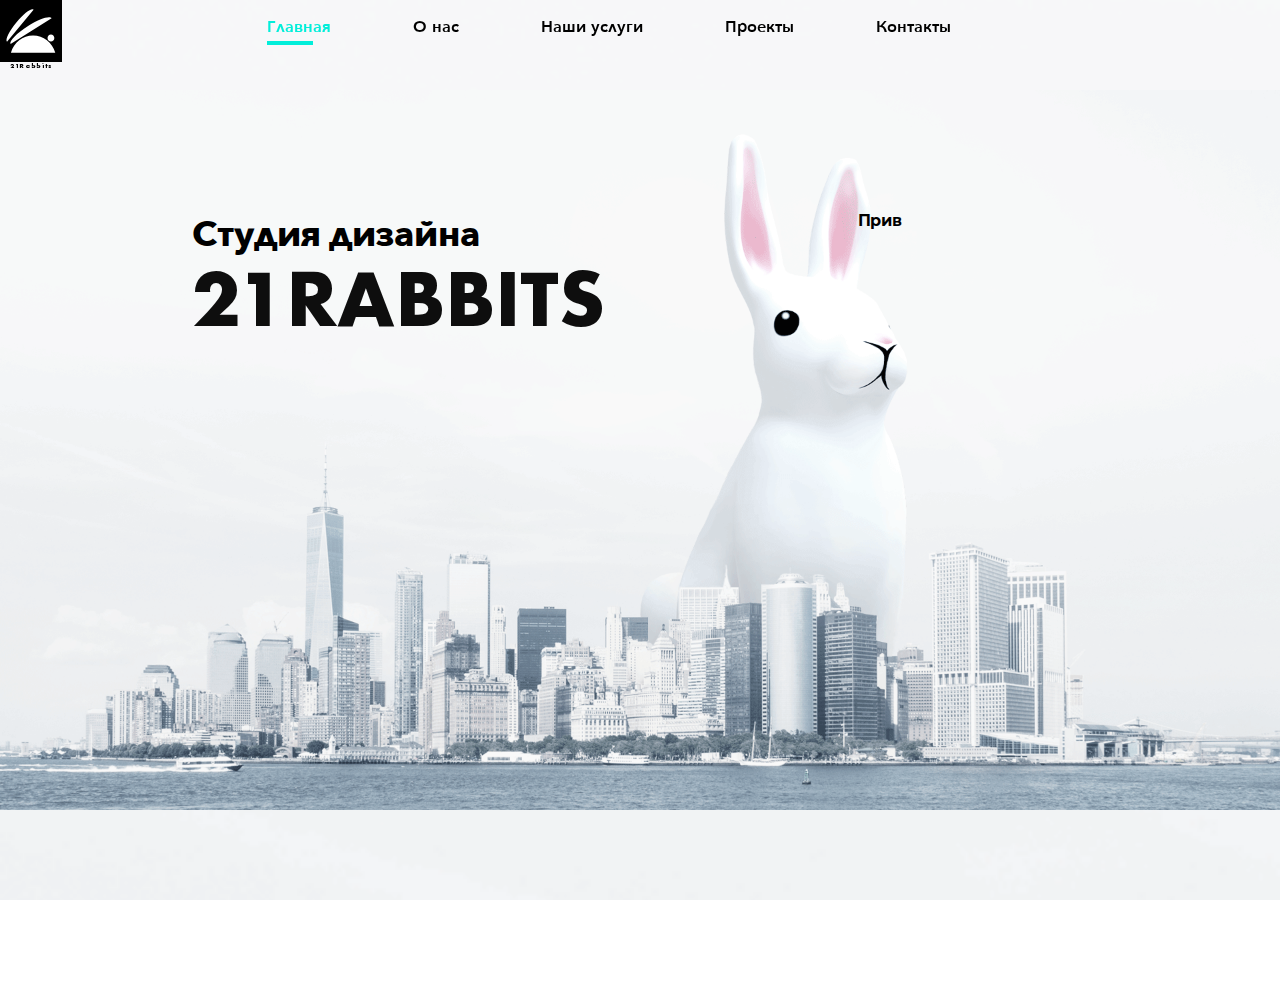
==== index.html @ 04241b06 "fix case" ====
<!DOCTYPE html>
<html lang="ru">
<head>
<meta charset="utf-8">
<meta http-equiv="X-UA-Compatible" content="IE=edge">
<meta name="viewport" content="width=device-width, initial-scale=1">
<meta name="format-detection" content="telephone=no">
<link rel="shortcut icon" type="image/x-icon" href="logo.png" />
<meta name="description" content="студия дизайна и разработки сайтов, лендингов, мобильных приложений" />
<meta name="keywords" content="дизайн сайта, лендинг, уникальный дизайн, веб-разработка, разработка мобильных приложений" />
<title>Студия дизайна 21Rabbits</title>
<link rel="stylesheet" type="text/css" href="css/bootstrap.css">
<link rel="stylesheet" type="text/css" href="css/style.min.css"> 
</head>
<body id="first_page_body">
<div class="container-fluid" id="main_page">
<header id="header" class="main_page">
  <div class="container">
    <nav id="main_page_nav" class="navbar navbar-default navbar-fixed-top">   
      <button type="button" class="navbar-toggle" data-toggle="collapse" data-target="#bs-example-navbar-collapse-1">
            <span id="up_panel" class="icon-bar"></span>
            <span id="down_panel" class="icon-bar"></span>
      </button>
      <a class="navbar-brand" href="index.html">
        <img class="black_white_logo" src="img/logo.svg">
         <img class="white_black_logo" src="img/logo_moble.png"><span>21Rabbits</span></a> 
    </div>
    <div class="collapse navbar-collapse" id="bs-example-navbar-collapse-1">
      <ul class="nav navbar-nav transparent_menu">
        <li><a class="first_point active_page" href="index.html">Главная</a>
          <span class="underlined_menu main_page"></span>
            </li> 
            <li><a href="about.html">О нас</a>              
            </li>                
            <li><a href="service.html">Наши услуги</a>
            </li>                 
            <li><a href="projects.html">Проекты</a>              
            </li>                 
            <li><a href="contacts.html">Контакты</a>             
            </li>      
      </ul>
    </div>
    </nav>
  </div>
</header>
<div class="wrapper" id="main_page_content">  
<div class="container">
  <div class="col-md-12">
    <div class="col-md-6">
      <h1 class="header__activity">Студия дизайна <br> <span>21Rabbits </span> </h1> 
    </div>
  </div>
    <div class="container-fluid">
     <div class="chat_box">
      <div class="chat_box_content">
     <span class="rabbit_message" id="message"></span><br>
     <span class="rabbit_message" id="message2"> </span> 
     <a href="about.html"><span class="rabbit_message" id="message3"></span></a>
     <span class="rabbit_message" id="message4"></span>
     </div> 
    </div>
  </div> 
</div>
</div>
</div>
<script src="js/juery.js"></script>
<script src="js/menu.js"></script>
<script src="js/index.js"></script>
<script>
 
</script>
</body>
</html>
---- css/style.min.css ----
@font-face{font-family:"Futura";
src:url("../fonts/Futura/Futura.eot");
src:url("../fonts/Futura/Futura.eot?#iefix") format("embeddededopentype"),
url("../fonts/Futura/Futura.woff2") format("woff2"),
url("../fonts/Futura/Futura-Bold.woff") format("woff"),
url("../fonts/Futura/Futura-Bold.ttf") format("truetype"),
url("../fonts/Futura/Futura-Bold.otf") format("opentype"),
url("../fonts/Futura/Futura-Bold.svg#svgFutura-Bold") format("svg");
font-style:normal;
font-weight:normal;
}

@font-face{font-family:"Futura Bold";
src:url("../fonts/Futura_Bold/Futura_Bold.eot");
src:url("../fonts/Futura_Bold/Futura_Bold?#iefix") format("embeddededopentype"),
url("../fonts/Futura_Bold/Futura_Bold.woff2") format("woff2"),
url("../fonts/Futura_Bold/Futura-Bold.woff") format("woff"),
url("../fonts/Futura_Bold/Futura_Bold.ttf") format("truetype"),
url("../fonts/Futura_Bold/Futura-Bold.otf") format("opentype"),
url("../fonts/Futura_Bold/Futura-Bold.svg#svgFutura-Bold") format("svg");
font-style:normal;
font-weight:normal;
}


@font-face{font-family:"Avenir-Heavy";
src:url("../fonts/Avenir-Heavy/Avenir-Heavy.eot");
src:url("../fonts/Avenir-Heavy/Avenir-Heavy.eot?#iefix") format("embeddedopentype"),
url("../fonts/Avenir-Heavy/Avenir-Heavy.woff2") format("woff2"),
url("../fonts/Avenir-Heavy/Avenir-Heavy.woff") format("woff"),
url("../fonts/Avenir-Heavy/Avenir-Heavy.ttf") format("truetype"),
url("../fonts/Avenir-Heavy/Avenir-Heavy.otf") format("opentype"),
url("../fonts/Avenir-Heavy/Avenir-Heavy.svg#svgAvenir-Heavy") format("svg");
font-style:normal;
font-weight:normal;
}
@font-face{font-family:"Avenir-Next";
src:url("../fonts/Avenir-Next/Avenir-Next.eot");
src:url("../fonts/Avenir-Next/Avenir-Next.eot?#iefix") format("embeddedopentype"),
url("../fonts/Avenir-Next/Avenir-Next.woff2") format("woff2"),
url("../fonts/Avenir-Next/AvenirNextCyr-Medium.woff") format("woff"),
url("../fonts/Avenir-Next/Avenir-Next.ttf") format("truetype"),
url("../fonts/Avenir-Next/AvenirNextCyr-Medium.otf") format("opentype"),
url("../fonts/Avenir-Next/AvenirNextCyr-Medium.svg#svgAvenirNextCyr-Medium") format("svg");
font-style:normal;
font-weight:normal;
}
@font-face{font-family:"Avenir-Next-Bold";
src:url("../fonts/Avenir-Next-Bold/Avenir-Next-Bold.eot");
src:url("../fonts/Avenir-Next-Bold/Avenir-Next-Bold.eot?#iefix") format("embeddedopentype"),
url("../fonts/Avenir-Next-Bold/Avenir-Next-Bold.woff2") format("woff2"),
url("../fonts/Avenir-Next-Bold/AvenirNext-Bold.woff") format("woff"),
url("../fonts/Avenir-Next-Bold/Avenir-Next-Bold.ttf") format("truetype"),
url("../fonts/Avenir-Next-Bold/AvenirNext-Bold.otf") format("opentype"),
url("../fonts/Avenir-Next-Bold/AvenirNext-Bold.svg#svgAvenirNext-Bold") format("svg");
font-style:normal;
font-weight:normal;
}
@font-face{font-family:"Montserrat-Bold";
src:url("../fonts/Montserrat-Bold/Montserrat-Bold.eot");
src:url("../fonts/Montserrat-Bold/Montserrat-Bold.eot?#iefix") format('embeddedopentype'),
url("../fonts/Montserrat-Bold/Montserrat-Bold.woff2") format("woff2"),
url("../fonts/Montserrat-Bold/Montserrat-Bold.woff") format("woff"),
url("../fonts/Montserrat-Bold/Montserrat-Bold.ttf") format("truetype"),
url("../fonts/Montserrat-Bold/Montserrat-Bold.otf") format("opentype"),
url("../fonts/Montserrat-Bold/Montserrat-Bold.svg#svgMontserrat-Bold") format("svg");
font-style:normal;
font-weight:normal;
}
@font-face{font-family:"Montserrat-Light";
src:url("../fonts/Montserrat-Light/Montserrat_Light.eot");
src:url("../fonts/Montserrat-Light/Montserrat-Light.eot?#iefix") format("embeddedopentype"),
url("../fonts/Montserrat-Light/Montserrat-Light.woff2") format("woff2"),
url("../fonts/Montserrat-Light/Montserrat-Light.woff") format("woff"),
url("../fonts/Montserrat-Light/Montserrat-Light.ttf") format("truetype"),
url("../fonts/Montserrat-Light/Montserrat-Light.otf") format("opentype"),
url("../fonts/Montserrat-Light/Montserrat-Light.svg#svgMontserrat-Light") format("svg");
font-style:normal;
font-weight:normal;
}

@font-face{font-family:"Montserrat-Light-Lat";
src:url("../fonts/Montserrat-Light-Lat/Montserrat_Light.eot");
src:url("../fonts/Montserrat-Light-Lat/Montserrat_Light.eot?#iefix") format("embeddedopentype"),
url("../fonts/Montserrat-Light-Lat/Montserrat_Light.woff2") format("woff2"),
url("../fonts/Montserrat-Light-Lat/Montserrat-Light.woff") format("woff"),
url("../fonts/Montserrat-Light-Lat/Montserrat_Light.ttf") format("truetype"),
url("../fonts/Montserrat-Light-Lat/Montserrat-Light.otf") format("opentype"),
url("../fonts/Montserrat-Light-Lat/Montserrat-Light.svg#svgMontserrat-Light") format("svg");
font-style:normal;
font-weight:normal;
}
a{
color: #000;
cursor:pointer;
text-decoration:none}
a:hover{
text-decoration:none;
}
html{
font-size:16px;
height: 100%;
overflow-x: hidden;
cursor: default;
}
body
{ 
height: 100%;   
font-weight:normal;
}

br.breaks{
	display: none;
}

p, h2{
margin-top:0;
margin-bottom:0;
}
html, body{
padding: 0;
margin:0;
height: 100%;
}
::-webkit-input-placeholder {
color: transparent; 
font-size: 1rem;
line-height: 1rem;
font-family: 'Montserrat-Light';
}
::-moz-placeholder          {
color: transparent;
font-size: 1rem;
line-height: 1rem;
font-family: 'Montserrat-Light';
}/* Firefox 19+ */
:-moz-placeholder           {
color: transparent;
font-size: 1rem;
line-height: 1rem;
font-family: 'Montserrat-Light';

}/* Firefox 18- */
:-ms-input-placeholder      {
color: transparent;
font-size: 1rem;
line-height: 1rem;
font-family: 'Montserrat-Light';
}
input:focus::-webkit-input-placeholder {
color: #828282;
font-size: 1.25rem;
line-height: 1rem;
font-family: 'Montserrat-Light';
} 
input:focus::-moz-placeholder {
color: #828282;
font-size: 1.25rem;
line-height: 1rem;
font-family: 'Montserrat-Light';
} 
input:focus:-moz-placeholder {
color: #828282;
font-size: 1.25rem;
line-height: 1rem;
font-family: 'Montserrat-Light';
} 
input:focus:-ms-input-placeholder {
color: #828282;
font-size: 1.25rem;
line-height: 1rem;
font-family: 'Montserrat-Light';
}
@-webkit-keyframes autofill {
to {
color: inherit;
background: transparent;
}
}
input:-webkit-autofill {
-webkit-animation-name: autofill;
-webkit-animation-fill-mode: both;
}
img.projects_slides{
margin:auto;
display: block;
float: none;
cursor: pointer;
max-width: 38.6875rem;
transition: all 800ms ease-out;
position: relative;
z-index: 2;
}
img.projects_slides:hover{
-o-transform: scale(0.9);
-ms-transform: scale(0.9);
-moz-transform: scale(0.9);
-webkit-transform: scale(0.9);
transform: scale(0.9);	
}

@media screen and (max-width: 1800px) { 
img.projects_slides{
max-width: 28.6875rem;
}
}


@media screen and (max-width: 1300px) { 
img.projects_slides{
max-width: 26rem;
}
}



@media screen and (max-width: 1024px) { 
img.projects_slides{
max-width: 23.75rem;
}
}


div.project_slider{
margin-top: 10%;
}
div.item.active {
display: block;
}
.desktop_cover_title{
overflow: hidden;
cursor: pointer;

}
.project_logo_cover_desktop{
font-family: 'Avenir-Heavy';
font-size: 5rem;	
white-space: nowrap;
position: relative;
z-index: 5;
}

.navbar.navbar-default.navbar-fixed-top{
max-width: 120rem;
margin: auto;	
min-height: 9.1875rem;
}





@media screen and (max-width: 1800px) { 
.project_logo_cover_desktop{
font-size: 4rem;	
}

.navbar.navbar-default.navbar-fixed-top{
min-height: 5.5rem;
}

}

.logo_vertical_cover_desktop{
font-family: 'Avenir-Heavy';
font-size: 1.25rem;
text-align: right;
position: relative;
z-index: 5;	
}
img.white_black_logo{
display: none;
}
img.black_white_logo{
height: 5.375rem;
width: 5.375rem;
}
#desktop_covers_manage{
/*margin-top:  3.4375rem;*/ 
padding-bottom: 1rem;
width: 82.3%;
}
.navbar-brand span{
font-weight: normal;
}
.nav.navbar-nav {
border: none;  
position: relative;
z-index: 101;
}
/*.navbar-nav {
margin: 2.0625rem -15px 0 -15px;
}*/
.nav.navbar-nav > li > a {
font-family: 'Avenir-Heavy';
font-size: 1.5rem;
margin-right: 6.625rem;
text-align: center; 
color:#000!important;
display: block;
cursor: pointer;
transition: all 300ms ease-out;
}

ul.nav.navbar-nav{
margin-left: 5.375rem;
}


.nav.navbar-nav > li > a:hover{
opacity: 0.5;  
}
.nav.navbar-nav > li:last-child>a{
padding-right: 0!important
}
.nav.navbar-nav > li > a.active_page{
color: #02eeda!important;
}
span.underlined_menu{
display: block;
height: 0.125rem;
background-color: #02eeda;
margin-top: 0.2rem;
}
span.underlined_menu{
display: block;
height: 0.25rem;
width: 36%;
}

span.underlined_menu.main_page{
width: 26%;	
}

span.underlined_menu.about_page{
width: 29%;	
}

span.underlined_menu.contacts_page{
width: 23%;	
}


span.underlined_menu.project_page{
width: 23%;	
}



.nav.navbar-nav {
float: none;
text-align: center;
}
.nav.navbar-nav li {
float: none;
display: inline-block;
}
span.mobile_menu_page{
display: none;
}
/*.navbar.navbar-default.navbar-fixed-top{
min-height: 96px;
}*/
.footer{
background-color: #2f3b44;
max-height: 8.125rem;
position: relative;
z-index: 7;
}
.footer_block{
height:8.125rem;
display: flex;
align-items: center;
justify-content: center;
}
.footer p.studio,
.footer p.copywrite{
font-family: 'Montserrat-Light';
font-size: 1rem;
color: #f9f9fa;
text-align: left;
opacity: 0.7;
}
.footer p.copywrite{  
text-align: right; 
}
.footer img.footer_logo{
display: block;
height: 7.25rem;
width: 7.1875rem;
margin:auto;
margin-top: 0.9375rem;
}
/*общие стили управления слайдером*/
.manage_container{
width: 70%;
display: flex;
align-items: center;
justify-content: center;
min-height: 6.25rem;
position: relative;
margin:auto;
}
a.carousel-control{
font-size: 1rem;
font-family: 'Futura';
height: 50px;
width: 50px;
line-height: 50px;
border-radius: 50%;
border: 0.0625rem solid #d5d5d5;
}
a.carousel-control:hover{
border-color: #02eeda;
}
@media screen and (max-width: 1800px) { 
img.black_white_logo{
height: 3.875rem;
width: 3.875rem;
}
.navbar-brand> span { 
font-size: 0.375rem;
letter-spacing: 0.0425rem;
max-width: 3.875rem;
}
.navbar-nav {
margin: 0 -15px 0 -15px;
position: relative;
z-index: 99;
}
.nav.navbar-nav > li > a {  
font-size: 1rem;
margin-right: 4.875rem;
text-align: center; 
line-height: 1.375rem;
padding-bottom: 0;
color: #000;
}

ul.nav.navbar-nav{
margin-left: 0;
}
span.underlined_menu.main_page{
width: 33%;
}
span.underlined_menu.service_page{
width: 19%;
}
span.underlined_menu.about_page{
width: 35%;
}
span.underlined_menu.contacts_page{
width: 21%;
}

span.underlined_menu.service_page{
width: 47%;	
}

.footer p.studio,
.footer p.copywrite{
font-size: 0.875rem;
}
}
@media screen and (max-width: 1024px) { 
img.black_white_logo{
height: 2.9375rem;
width: 2.9375rem;
}
img.projects_slides{
max-width: 23.75rem;
}
.project_logo_cover_desktop {
font-size: 3rem;
}
.navbar.navbar-default.navbar-fixed-top{
min-height: 4.875rem;
}
.footer p.studio, .footer p.copywrite {
font-size: 0.75rem;
}

.nav.navbar-nav > li > a {  
font-size: 0.875rem;
margin-right: 1.1875rem;
}


span.underlined_menu.main_page {
    width: 48%;
}

span.underlined_menu.contacts_page {
    width: 44%;
}

}
@media screen and (max-width: 992px) { 
img.projects_slides{
max-width: 17rem;
}
.project_logo_cover_desktop {
font-size: 2rem;
}



}
@media screen and (max-width: 768px) { 
#mobile_cover_footer{
display: none;
}
.navbar.navbar-default.navbar-fixed-top{
min-height: auto;
}

.navbar-brand {
    float: left;
    width: auto;
    height: 3rem;
}

img.black_white_logo{
display: none;
}
img.white_black_logo{
display: inline-block;
height: 2.1875rem;
width: 2.1875rem;
margin-top: 0.5625rem;
margin-left: 1.125rem;
}
.nav.navbar-nav > li{
display: block;
}
.nav.navbar-nav > li > a{
font-size: 1.3rem;
margin-top: 4rem;
margin-right: 0;
position: relative;
}


.nav.navbar-nav > li > .first_point{
margin-top: 6.5rem;
}


.nav.navbar-nav > li > a.active_page:after {
content: '';
display: inline-block;
height: 3px;
background-color: #02eeda; 
width: 30%;   
margin: auto;
position: absolute;
top: 0;
bottom: 0;
right: 0;
}
.nav.navbar-nav > li > a.active_page:before {
content: '';
display: inline-block;
height: 3px;   
background-color: #02eeda;    
width: 30%;   
margin: auto;
position: absolute;
top: 0;
bottom: 0;
left: 0;
}
span.mobile_menu_page{
display: inline-block;
}
.nav.navbar-nav{	
min-height: 100vh;
height: auto;
position: relative;
z-index: 89;
/*background-color: #f8f8f8;*/
}

ul.navbar-nav.transparent_menu{
background-color: transparent;!important;	
}
span.underlined_menu{
display: none;
}
.navbar-brand> span { 
display: none;
}
.footer p.studio,
.footer p.copywrite{
font-size: 0.5rem;
}

.footer p.studio{
margin-left: 1rem;
}
.footer p.copywrite{
margin-right: 1rem;
}
.footer_block{
height:3.75rem;
}

br.breaks{
display: block;
}
}


@media screen and (max-width: 768px) and (orientation: portrait) { 
.footer p.studio,
.footer p.copywrite{
font-size: 0.375rem;
}


.nav.navbar-nav > li > a.active_page:after {
content: '';
display: inline-block;
height: 3px;
background-color: #02eeda; 
width: 4rem;   
margin: auto;
position: absolute;
top: 0;
bottom: 0;
right: 0;
}
.nav.navbar-nav > li > a.active_page:before {
content: '';
display: inline-block;
height: 3px;   
background-color: #02eeda;    
width: 4rem;   
margin: auto;
position: absolute;
top: 0;
bottom: 0;
left: 0;
}



br.breaks{
display: block;
}
.footer p.copywrite{
margin-right: 0.2rem;
}
.footer p.studio{
margin-left: 0.2rem;
}
}

@media screen and (max-width: 300px) {
html{
overflow-x: visible;
}
img.black_white_logo{
height: 2.4375rem;
width: 2.4375rem;
margin-left: 1rem;
}
.mobile_menu_page{
font-family:"Avenir-Heavy";	
font-size: 1rem;
}

.footer p.studio,
.footer p.copywrite{
font-size: 0.375rem;
}

}
header{
background-color: #fff;
position: fixed;
right: 0;
left: 0;
top: 0;
z-index: 99;
padding-top: 2.0625rem; 
max-width: 120rem;
margin: auto; 
}
header.main_page{
background-color:transparent;
padding-top: 1rem;
}


#project_page header{
background-color: #fff;
min-height: 9.1875rem;
}
h1.header__activity{
font-family: 'Avenir-Next-Bold';  
/*margin-top: 27vh;*/
margin-top: 11.125rem;
font-size: 3rem;
text-align: left;
margin-left: 10vw;
}
h1.header__activity span{ 
opacity: 0.94;
font-family: 'Futura';
font-size: 6.25rem;
line-height: 8.125rem;
text-align: center;
color: #000;
text-transform: uppercase;
}
#main_page{
padding: 0;
width: 100vw;
height: 100vh;
background-image: url('../img/main.jpg');
background-position : center;
background-repeat: no-repeat;
position: relative;
background-size:cover;
position: absolute;
top: 0;
right: 0;
left:0;
}
#first_page_body{
overflow-y: hidden;	
background-image: url("../img/ddd.png");
background-size: cover;
background-repeat: repeat;
background-position: center;
}
.chat_box{
position: absolute;
right: 8.375rem;
top: 11.125rem;
}
.chat_box_content{
position: relative;
width: 24rem;
height: 100px;
}
.rabbit_message{
color: #000;
font-size: 1.25rem;
font-family: 'Montserrat-Bold';
line-height: 1.875rem;
font-weight: bold;
letter-spacing: normal;
}
.rabbit_message#message3{   
color: #02eeda;
}
@media screen and (max-width: 1800px) { 
#main_page{
background-size:contain;
}
header{
padding-top: 1.25rem; 
padding-bottom: 2.875rem;  
}

#project_page header{
min-height: auto;
}


h1.header__activity{
margin-top: 7.625rem;
font-size: 2.25rem;
line-height: 3.0625rem;
}
h1.header__activity span{ 
font-size: 4.5rem;
line-height: 4.875rem;
}

.chat_box{
top: 7.625rem;	
right: 3%;
}
.rabbit_message {
    color: #000;
    font-size: 1rem;
    line-height: 1.3125rem;
}


}
@media screen and (max-width: 1024px) { 

#main_page{
background-image: url('../img/main1024.jpg');
background-position: bottom center;
}
header{
padding-top: 1.0625rem; 
padding-bottom: 2.3125rem;  
}

h1.header__activity{
font-size: 1.875rem;
line-height: 2.5625rem;
margin-top: 11.875rem;
display: inline-block;
}
h1.header__activity span{ 
font-size: 3.75rem;
line-height: 4.875rem;
}

.chat_box {
top: 13.625rem; 
right: 1%;
}

.rabbit_message {
color: #000;
font-size: 0.75rem;
line-height: 1.125rem;
}

.chat_box_content {
position: relative;
width: 14.3125rem;
height: 2.5rem;
}

}


@media screen and (max-width: 992px) { 
.chat_box {
right: 0; 
top: 17.625rem; 

}

#main_page{
background-image: url('../img/main1918.jpg');
background-position : top left;
background-size: cover;
}



h1.header__activity {
font-size: 1.875rem;
line-height: 2.5625rem;
margin-left: 4rem;

}	

}


@media screen and (max-width: 768px) { 
header.main_page{
background-color:transparent;
}
header{
padding-top: 0; 
padding-bottom: 0;  
}
.chat_box{
display: none;
}

h1.header__activity {
margin-left: 0;
}

#first_page_body{
overflow-y: visible;
}
#first_page_body{
background-image: none;
background-color: #fff;
}
}




@media screen and (max-width: 768px) and (orientation:portrait) { 
#main_page{
background-image: url('../img/main768.jpg');
background-size: cover;
background-position:center;
}

#first_page_body{
background-image: none;
background-color: #fff;
}

#first_page_body{
overflow-y: hidden;
}


h1.header__activity{
font-size: 3rem;
text-align: left;
position: absolute;
z-index: 1;
color: #d8d8d8;
opacity: 0.5;
display: inline-block;
-webkit-transform: rotate(-90deg);
-ms-transform: rotate(-90deg);
transform: rotate(-90deg);
margin-top: 0;
top: 15rem;
min-width: 28.75rem;
left: -10rem;
display: block;
}
h1.header__activity span{
color: #d8d8d8;	
font-size: 90px;
}
}


@media screen and (max-width: 350px) { 
#main_page{
background-image: url('../img/main768.jpg');
background-size: cover;
}



img.white_black_logo {
position: absolute;
top: 0.1625rem;
left: 0.125rem;
}
}
.wrapper {
min-height: 100%;
position: relative;
z-index: 2;
}
#mobile_service_slider{
min-height: 100%;
position: relative;
z-index: 9;    
background-image: url('../img/mobile_service_bg.jpg');
background-position : center;
background-repeat: no-repeat;
background-size: cover;
}
/*//about us*/
.team_block{
background-image: url('../img/about_team.jpg');
background-position : bottom center;
background-repeat: no-repeat;
background-size: cover;
height: 46.1875rem;
z-index: 7;
position: relative;
}
.white_container{
width: 100%;
margin:auto;
position: relative;
z-index: 7;
}
.grey_bg{
height: 100%;
max-width: 1748px;
background-color: #fafafa;
position: absolute;
width: 90%;
top:0;
left: 0;
right: 0;
bottom: 0;
margin: auto;
z-index: 4;
}
.grey_block{
width: 90%;
position: absolute;
top: 0;
right: 0;
left: 0;
bottom: 0;
margin:auto;
/*background-image: url('../img/about_grey_bg.png');   
background-size: contain;
background-position: bottom 41% left;
background-repeat: no-repeat;*/
z-index: 9;
}
.about_content_block{
color: #fff;
position: relative;
z-index: 9;
width: 75.7%;
margin: auto;  
}
.slogan{
font-family: 'Avenir-Next-Bold';
font-size: 6.25rem; 
line-height: 3.875rem;  
color: #02eeda;
text-align: left;
display: block;
margin-top: 0; 
margin-bottom: 0; 
}
.slogan.slogan_left{
padding-top: 35.7%;
line-height: 3.875rem;
}
.slogan.slogan_right{
text-align: center;
margin-left: 4vw;
line-height: 8.5625rem;
}
.team_name{
font-family: 'Avenir-Next-Bold';
font-size: 3rem; 
color: #000;
text-align: left;
display: block;  
margin-top: 1.3125rem; 
letter-spacing: 0; 
}
.team_position, .team_short{
font-family: 'Avenir-Next-Bold';
font-size: 20px; 
color: #000;
text-align: left;
display: block; 
margin-top: 0;  
}
.team_position{
font-family:"Avenir-Next-Bold";	
font-size: 1.125rem; 
color: #000;
text-align: left;
display: block; 
letter-spacing: normal; 
margin-bottom: 1.9375rem;
}
.team_short{
font-family: 'Avenir-Next-Bold';
font-size: 1.25rem;
line-height: 1.5rem;
margin-bottom: 1.125rem; 
color: #000;   
}
.team_description{
font-family: 'Montserrat-Light';
font-size: 1.25rem;
line-height: 1.875rem;
color: #626262;  
margin-top: 0;
margin-bottom: 5rem; 
width: 36.5625rem;
text-align: center;
position: relative;
letter-spacing: 0;

}
.team_description_text{
font-family: 'Montserrat-Light';
font-size: 1.25rem;
line-height: 1.9375rem;  
margin:auto!important; 
color: #626262;
text-align: center; 
max-width: 55.5rem;  
}
.text_logo_green{
font-family: 'Futura';
font-size: 18.125rem;
line-height: 20rem;
letter-spacing: 1.75rem;
text-transform: uppercase;
margin-left: -120px;
color: #02eeda;
margin:auto;
text-align: center;
position: relative;
z-index: 4;
}

.container-fluid.logos{
position: relative;
z-index: 23;
min-height: 200px;
margin-bottom: 3rem;
}

.logo_bg_about{
position: absolute;
top:-365px;
left: 5%;
display: block;
width: 85vw;
z-index: 2;
}



.team_description_block{
position: relative;
z-index: 9;
width: 90%;
margin:auto!important;
float: none;
text-align: center;
}
h2.team_special{
font-family: 'Avenir-Next-Bold';
font-size: 3rem;
line-height: 3.6875rem;
color: #000;  
text-align: center; 
width: 69%;
margin:auto!important;
padding-bottom: 4rem;
padding-top: 2.5rem;
max-width: 53.5rem;
}
p.right_position{
text-align: right;
}
p.left_position{
text-align: left;
}
.team_description.right_position{
text-align: right; 
float: right;  
}
.team_description_text.top_description{
margin-top: 2rem;
}
.link_to_projects{
font-family: 'Avenir-Heavy';
font-size: 1.125rem;
display: block;
text-align: center;
text-decoration: underline;
padding-top: 5.8125rem;
padding-bottom: 4.1875rem;
font-weight: bold; 
color: #000;
cursor: pointer;
transition: all 300ms ease-out;
}
a.link_to_projects:hover{
color: #02eeda;
text-decoration: underline;
}
/* responsive about*/
@media screen and (max-width: 1800px) { 
.team_block{
height: 32.8125rem;  
background-position: bottom center;
} 


.container-fluid.logos{
min-height: 200px;
margin-bottom: 2rem;
}


.logo_bg_about{
top:-230px;

}


.team_name{  
font-size: 2.25rem; 
margin-top: 2rem;
}
.team_position{
font-size: 1.125rem; 
margin-bottom: 1.3125rem;
}
.team_short{
font-size: 1rem;
line-height: 1;
margin-bottom: 0.75rem;
letter-spacing: normal;
}
.slogan{
font-size: 4.5rem;
}
.team_description {
font-size: 1rem;
line-height: 1.3125rem;
max-width: 25.125rem;
}
.text_logo_green{
font-size: 13.125rem;
}
.link_to_projects{
padding-top: 4rem;
padding-bottom: 4rem;
}
}

@media screen and (max-width: 1400px) { 
.text_logo_green{
font-size: 11.125rem;
}

}

@media screen and (max-width: 1300px) { 
.text_logo_green{
font-size: 10rem;
}

.container-fluid.logos {
    min-height: 150px;
    margin-bottom: 1rem;
}
}

@media screen and (max-width: 1024px) { 
.team_block{
height: 24.625rem;  
} 
.team_description {
font-size: 0.875rem;
line-height: 1.125rem;
max-width: 18.25rem;
margin-bottom: 1rem;
}

.team_description.right_position{
max-width: 19.875rem;
}

span.underlined_menu.project_page {
    width: 50%;
}


.slogan{
font-size: 3.4375rem; 
}
.link_to_projects{
padding-top: 3.8125rem;
padding-bottom: 3.8125rem;
font-size: 1.125rem;
}

.text_logo_green{
font-size: 9.6875rem;
line-height: 9.6875rem;
letter-spacing: 0.875rem;
}
h2.team_special {
    font-size: 2.25rem;
    line-height: 2.5rem;
    padding-bottom: 2.5rem;
    padding-top: 2.5rem;
}

.team_description_text {
    font-size: 1rem;
    line-height: 1.3125rem;
    max-width: 43.875rem;
}

.logo_bg_about {
    
    top: -14rem;

    width: 95vw;
}
span.underlined_menu.about_page {
    width: 57%;
}

.slogan.slogan_right {
    text-align: center;
    margin-left: 4vw;
    line-height: 3.4375rem;
}

}
@media screen and (max-width: 992px) { 
.slogan.slogan_left {
padding-top: 19%;
}
.text_logo_green{
font-size: 6.6875rem;
line-height: 6.6875rem;
}
}
@media screen and (max-width: 768px) { 
.team_block {
height:23.4375rem; /*не указан в макете точно*/
background-image: url('../img/anout_team_mobile.jpg');
}

.container-fluid.logos {
    min-height: 50px;
    margin-bottom: 1rem;
}

.logo_bg_about {
    top: -6rem;
}

.grey_block{
width: 100%;
background-position: bottom 1rem center;
}
.white_container,
body#page_about,
body#service_page
{
background-color: #f6f6f8;
}
.about_content_block{
width: 82%;
}
.text_logo_green{
font-size: 3rem;
letter-spacing: 0.3125rem;
line-height: 5rem;
}
h2.team_special {
font-family: 'Avenir-Next-Bold';
font-size: 1rem;
line-height: 1.3125rem;
padding-bottom: 1.7rem;
padding-top: 1.7rem;
}
.team_description_text {
font-family: 'Montserrat-Light';
font-size: 1rem;
line-height: 1.3125rem;
width: 95%;
margin: auto!important;
color: #626262;
text-align: center;
}
.team_description, 
.team_short {
display: none;
}
.team_name{  
font-size: 1rem; 
margin-top: 2rem;
}
.team_position{
font-size: 0.8rem; 
margin-bottom: 1.3125rem;
}
.empty_slogan{
display: none;
}
.slogan{
font-size: 1.75rem; 
}
header#about_page_header{
padding-top: 0;
padding-bottom: 0;
}
.navbar.navbar-default.navbar-fixed-top.photo_bg{
background-color: transparent;
}
.slogan.slogan_left {
padding-top: 20%;
}
.slogan {
font-size: 2rem;
}
.slogan.slogan_right {
text-align: right;   
margin-left: 0;
}
.link_to_projects{
padding-top: 3.5rem;
padding-bottom: 3.5rem;
font-size: 1.125rem;
background-image: url('../img/about_mobile_bg.png');
background-size: cover;
background-position: center;
background-repeat: no-repeat;
}

.grey_bg{
background-color: transparent;
}

}
@media screen and (max-width: 300px) { 
.team_block{
height: 17.9375rem;  
} 
.text_logo_green{
font-size: 3.125rem;
letter-spacing: 0.25rem;
}
}
/*service page */
#desktop_service
{
display: block;
}
#mobile_service_slider,
#carousel_slider,
#mobile_cases 
{
display: none;
}
#service_slider_manage_block{
position: relative;
min-height: 60px;
}
.service_mark {
float: left; 
text-align: center;
display:inline;
font-family:'Montserrat-Bold';
font-size: 24px; 
padding-right: 1rem;
color: #02eeda;
}
p.sub_text{
font-family: 'Montserrat-Light';
font-size: 1.125rem;
line-height: 1.5rem;
text-align: left;
letter-spacing: 0; 
color: #6a6a6b; 
width: 40%; 
max-width: 25.75rem; 
padding-bottom: 9.0625rem; 
}
.description{
overflow:hidden;
}
.service_bg{
background-image: url('../img/service.bg.png');
background-position : center;
background-repeat: no-repeat;
background-size: cover; 
position: relative;
}
.service_container_content {
padding-left: 11.8%;
padding-top: 9.3125rem;
padding-bottom: 6.3125rem;
}
.vertical-tab{
padding-left: 1rem;
box-sizing: border-box;
}
.vertical-tab-container{
z-index: 10;
margin: auto;
display: block;
width: 80%;
}
.vertical-tab-menu div.list-group{
margin-bottom: 0;
}
.vertical-tab-menu div.list-group>a{
/*margin-bottom: 0;*/
margin-left: 1rem;
}
.vertical-tab-menu div.list-group>a:first-child{
border-top-right-radius: 0;
-moz-border-top-right-radius: 0;
margin-top: 0;
}
.vertical-tab-menu div.list-group>a:last-child{
border-bottom-right-radius: 0;
-moz-border-bottom-right-radius: 0;
}
.vertical-tab-menu div.list-group>a.active,
.vertical-tab-menu div.list-group>a.active .glyphicon,
.vertical-tab-menu div.list-group>a.active .fa{
color: #02eeda;
text-decoration: none;
}
.vertical-tab div.vertical-tab-content:not(.active){
display: none;
} 
a.list-group-item{
color: #000;
display: block;
margin-bottom: 2rem;
line-height: 3rem;
font-size: 3rem;
font-family: 'Avenir-Heavy';
letter-spacing: normal;
transition: all 300ms ease-out;
}
a.list-group-item:hover{
opacity: 0.5;
}

.service_description{
margin-top: 2.0625rem;	
}

ul.service_list{
padding-top: 1rem;
}
.service_description,
ul.service_list li{
font-family: 'Montserrat-Light';
font-size: 1.25rem;
line-height: 1.875rem;
text-align: left; 
color: #262626;  
}
ul.service_list li {
list-style-type: none; 
margin-bottom: 0.9rem;
}
.service_page_headline{
font-family: 'Avenir-Heavy';
font-size: 4rem;
line-height: 5.4375rem;
width: 93%;
text-align: left; 
color: #000;  
}
h2.service_page_headline> sup{
color: #02eeda;    
}
.service_container_content{
margin:auto;
}
.schema_block{
height: 45rem;
background-image: url('../img/job_schema.png');
background-position : center top ;
background-repeat: no-repeat;
background-size: contain;  
position: relative;
}
.stage.fourth_stage{
margin-bottom: 3.0625rem;
}
.stage.second_stage{
float: left;
margin-top: 6.1875rem;
margin-left: 14.9vw;
}
.stage.six_stage{
float: right;
margin-top: 4.625rem;
margin-right: 6.9vw;
}
.stage.first_stage{
float: left;
margin-left: 6vw;
margin-top: 4.6875rem;
}
.stage.seven_stage{
float: right;
margin-right: 7vw;
margin-top: 3.6875rem; 
}
.marked_text{
text-transform: uppercase;
font-family: "Avenir-Next-Bold";
text-align: center;
font-size: 21rem;
color: transparent;
-webkit-text-stroke: 5px #f5f5f6;
margin-right: -80px;
margin-left: -80px;
line-height: 20rem;
}
button.service_form {
box-shadow: inset 0 0 0 2px #000;
display: block;
background-color: transparent;
font-size: 20px;
letter-spacing: 3px;
font-family: 'Avenir-Heavy';
text-transform: uppercase;
color: #000;
border: 0;
margin:auto;
min-width: 16rem;
position: relative;
max-height: 3rem;
cursor: pointer;
transition: all 300ms ease;
width: 350px;
height: 60px;
}
button::before, button::after {
box-sizing: inherit;
content: '';
position: absolute;
width: 100%;
height: 100%;
}
.draw {
-webkit-transition: color 0.25s;
transition: color 0.15s;
}
.draw::before,
.draw::after {
border: 2px solid transparent;
width: 0;
height: 0;
}
.draw::before {
top: 0;
left: 0;
}
.draw::after {
bottom: 0;
right: 0;
}
.draw:hover {
/*color: #000;*/
}
.draw:hover::before, .draw:hover::after {
width: 100%;
height: 100%;
}
.draw:hover::before {
border-top-color: #02eeda;
border-right-color:#02eeda;
-webkit-transition: width 0.25s ease-out, height 0.25s ease-out 0.25s;
transition: width 0.25s ease-out, height 0.25s ease-out 0.25s;
}
.draw:hover::after {
border-bottom-color: #02eeda;
border-left-color: #02eeda;
-webkit-transition: border-color 0s ease-out 0.5s, width 0.25s ease-out 0.5s, height 0.25s ease-out 0.75s;
transition: border-color 0s ease-out 0.5s, width 0.25s ease-out 0.5s, height 0.25s ease-out 0.75s;
}
.maker:hover {
color: #000;
}
.maker::after {
top: 0;
left: 0;
}
.maker:hover::before {
border-top-color: #02eeda;
border-right-color: #02eeda;
}
.maker:hover::after {
border-bottom-color: #02eeda;
border-left-color: #02eeda;
-webkit-transition: height 0.25s ease-out, width 0.25s ease-out 0.25s;
transition: height 0.25s ease-out, width 0.25s ease-out 0.25s;
}
button.service_form:focus,
button.service_form:active{
outline: none;
background-color: #02eeda;
color: #fff;
border: 2px solid #02eeda; 
}
.service_form_block{
position: relative;
background-color: #f9f9fa;
}
p.service_stage_title{
font-family: 'Montserrat-Bold';
font-size: 20px;
text-align: center;   
}
.stage.first_stage>p.service_stage_title{
color:#02eeda;  
}
p.service_stage_description{
font-family: 'Montserrat-Light';
font-size: 20px;
text-align: center; 
letter-spacing: 0; 
}
hr.order_button_lines{
height: 2px;
border: none;
color: #000;
background: #000;
margin: 0; 
margin-top: 20px;
transition: all 300ms ease-out;
float: left; 
width: 69%;
}
hr.order_button_lines.right_line{
float: right;	
margin-right: 8rem;
margin-top: 3rem;
}

hr.order_button_lines.left_line{
margin-left: 8rem;
margin-top: 3rem;
}

hr.order_button_lines.right_line.contacts_lines{
margin-top: 1rem;
margin-right: 0;
width: 90%;
}


hr.order_button_lines.left_line.contacts_lines{
margin-top: 1rem;
margin-left: 0;
width: 90%;
}

hr.carousel_full_line.order_button_lines.right_line{
margin-right: 0;
}

hr.carousel_full_line.order_button_lines.left_line{
margin-left: 0;
}

#send_order{
	margin-top: 2rem;
}


.order_block{
position: absolute;
top:33%;
left: 0;
right: 0;
bottom: 0;
min-height: 80px;
max-height: 120px;
}
.service_container_content2 {
padding-left: 11.8%;  
padding-top: 6.75rem;
padding-bottom: 4.625rem; 
}
@media screen and (max-width: 1800px) { 
.service_container_content2 {
padding-top: 1.75rem;
padding-bottom: 3.0625rem; 
}

.marked_text {
    font-size: 16rem;
    line-height: 16rem;
}

.stage.second_stage{
float: left;
margin-top: 4.1875rem;
margin-left: 6.9vw;
}
.stage.six_stage{
float: right;
margin-top: 3.825rem;
margin-right: 2.9vw;
}
.stage.first_stage{
float: left;
margin-left: 1vw;
margin-top: 3.6875rem;
}
.stage.seven_stage{
float: right;
margin-right: 3vw;
margin-top: 3.6875rem; 
}

hr.order_button_lines.left_line {
    margin-left: 6rem;
    
}

hr.order_button_lines.right_line {
    margin-right: 6rem;
    
}

.service_container_content {

    padding-top: 6.75rem;
    padding-bottom: 4.625rem;
}

.service_page_headline{
font-size:3rem;	
line-height: 3.4375rem;
}
a.list-group-item {
font-size: 2.25rem;
/*line-height: 4.0625rem;*/
}
p.sub_text {
font-family: 'Montserrat-Light';
font-size: 1rem;
line-height: 1.3125rem;
letter-spacing: 0;
margin-top: 2.6875rem;
max-width: 25.75rem;
padding-bottom: 1.6875rem;
}
.service_mark {
margin-top: 2.6875rem;
margin-bottom: 1.6875rem;
opacity: 1;
}
.service_description, ul.service_list li
{
font-size: 1rem;
line-height: 1.3125rem;
}
.service_description
{
margin-top: 1rem;
}
p.service_stage_description {
font-size: 1rem;
line-height: 1.3125rem;
}
}
@media screen and (max-width: 1200px) { 
.marked_text{
font-size: 12rem;
margin-right: -4rem;
margin-left: -4rem;
line-height: 12rem;
}
}
@media screen and (max-width: 1024px) { 
.schema_block {
height: 27rem;
}


a.list-group-item{
margin-bottom: 0;
line-height: 3rem;
}


.service_container_content {
padding-left: 11.8%;
padding-top: 3.75rem;
padding-bottom: 3.5rem;
}
a.list-group-item {
font-size: 1.5rem;
line-height: 3.4375rem;
}
.vertical-tab-container{
width: 95%;
}
p.sub_text{

width: auto; 
}
.service_page_headline {
font-size: 2.25rem;
line-height: 2.5625rem;
}
p.service_stage_title {
font-size: 0.75rem;
line-height: 1.125rem;    
}
p.service_stage_description {
    font-size: 0.75rem;
    line-height: 1.125rem;
}
h2.page_headline {
font-size: 2.25rem;
line-height: 3.0625rem;
}
hr.order_button_lines {
height: 3px;
width: 60%;
float: none;
}

hr.order_button_lines.left_line.service_sends{
margin-left: 0;
min-width: 6.75rem;
}
hr.order_button_lines.right_line.service_sends{
margin-right: 0;
min-width: 6.75rem;
}
.stage.second_stage{
margin-top: 2.1875rem;

}
.stage.six_stage{
margin-right: 2.9vw;
}
.stage.first_stage{
margin-top: 1.6875rem;
}
.stage.seven_stage{
margin-top: 1.6875rem; 
}

#send_order {
    margin-top: 0;
}

hr.order_button_lines.right_line {
	margin-top: 1rem;
    margin-right: 0;
}

hr.order_button_lines.left_line {
	margin-top: 1rem;
    margin-left: 0;
}



/*hr.order_button_lines.left_line {
    margin-left: 6rem;
    
}

hr.order_button_lines.right_line {
    margin-right: 6rem;
    
}*/



}
@media screen and (max-width: 992px) { 
hr.order_button_lines {
height: 3px;
width: 75%;
margin-left: 0;
margin-right: 0;
}
}
@media screen and (max-width: 768px) { 
#desktop_service,
/*hr.order_button_lines,*/
hr.order_button_lines.left_line.contacts_lines,
hr.order_button_lines.right_line.contacts_lines,
#job_schema
{
display: none;
}

hr.order_button_lines{
width: 80%;
}




/*#send_order:after {
content: "";
width: 60px; 
height: 4px;
color:#000;
background-color: #000;
position: absolute;
right: 400px; 
top: 1rem;
}*/
/*
#send_order:before {
content: "";
width: 60px; 
height: 4px;
color:#000;
background-color: #000;
position: absolute;
left: -80px; 
top: 1rem;
}*/
/*#send_order:after{
content: '';
display: inline-block;
height: 3px;
background-color: #02eeda; 
width: 30%;   
margin: auto;
position: absolute;
top: 0;
bottom: 0;
right: 0;

}*/

#mobile_service_slider,
.footer.footer_mobile{
display: block;
}
ul.service_list li{
padding-left: 0;
-webkit-margin-before: 0;
-webkit-margin-after: 0;
-webkit-margin-start: 00;
-webkit-margin-end: 0;
-webkit-padding-start: 0;
}
}
@media screen and (max-width: 300px) { 
}
/*contacts page*/
.contacts_form{
background-image: url('../img/contacts_bg.png');
background-position : bottom right;
background-repeat: no-repeat;
background-size: 67%;
padding-top: 9.375rem;
padding-bottom: 4.625rem;
margin-bottom: 5.25rem;
background-color: #f8f8f8;
}
#sent_message{
font-size: 1.3rem;
text-align: center;
color:#02eeda;
display: none;
}
h2.page_headline{
font-family: 'Avenir-Heavy';
font-size: 4rem;
line-height: 5.4375rem;
text-align: left; 
color: #000;

}
h2.page_headline.take_design{
margin-left: 11%;
font-family: 'Avenir-Heavy';
margin-bottom: 6.375rem;
font-weight: bold;

}
h2.page_headline.mobile_design{
display: none;
}
.page_headline.jobs_stages{
padding-top: 0;   
}
h2.page_headline.centered{
text-align: center;
padding-top: 0;
}
form.contacts__form{
display: block;
margin:auto;
width: 48.8%;
max-width: 854px;
}
input.contacts_input{
font-family: 'Montserrat-Light';	
border-bottom: 2px solid #000;
border-right: 2px solid transparent;
border-left: 2px solid transparent;
border-top: 2px solid transparent;
background-color: transparent;
display: block;
margin:auto;
border-radius: 0;
padding: 0.6rem;
box-sizing: border-box;
min-width: 200px;
width: 96%;
outline: none;
color:#000;
}
input.contacts_input.contacts_small_input_right{
width: 94%;
display: inline-block;
}
input.contacts_input.contacts_small_input_left{
width: 94%;
display: inline-block;
}
p.contacts_title_left,
p.contacts_title_right{
font-family: 'Montserrat-Light';
font-size: 1.5rem;
text-align: center;
line-height: 1.8125rem;
margin-bottom: 2rem; 
}

p.contacts_title_left{
text-align: left;
}
p.contacts_title_right{
text-align: right;
}

p.contacts_data_left,
a.contacts_data_right{
font-family: 'Avenir-Heavy';
line-height: 32px;
font-size: 1.5rem;
display: inline-block;
color:#000;
}



a.contacts_data_right:hover;
a.contacts_data_right:focus,
a.contacts_data_right:active{
text-decoration: none;
color:#000;
}
hr.contact_data_line_right, 
hr.contact_data_line_left{
display: inline-block;
width: 2.75rem;
margin-top: 1rem;
height: 0.125rem;
color: #000;
background-color: #000;
}

hr.contact_data_line_left{
float: right;
}

hr.contact_data_line_right{
float: left;
}

hr.contact_data_line_right.invisible_line, 
hr.contact_data_line_left.invisible_line{
display: none;
}

.information_block{
text-align: center;
width: 75.4%;
margin: auto;
}


/*hr.contact_data_line_left{
margin-right: 42px;
}
hr.contact_data_line_right{
margin-left: 42px;
}*/
.social_media_block{
margin-bottom: 6.75rem;
}
.contacts_data_right,
.contacts_data_left
{
display: inline-block;
}
a.contacts_data_right{
display: block;
text-align: right;
}

p.contacts_data_left{
	text-align: left;
	display: block;
}


.contacts_form_submit.service_form{
margin-top: 2.4375rem;
}

div.social_icons_block{
display: flex;
}
.contacts_social_media{
font-family: 'Avenir-Heavy';
font-size: 1.5rem;
text-align: center!important;
margin:auto;
padding-bottom: 3.125rem; 
}
.contacts_social{
text-align: center;
}
.social_icons_block{
justify-content: space-around;
}
a.social_icon{
display: inline-block;
width: 3.125rem;
height: 3.125rem;
background-position: center;
background-repeat: no-repeat;
background-size: contain;
transition: all 400ms ease-out;
}
a.social_icon:hover{
opacity: 0.6;  
}
a.social_icon.vkontakte{
background-image: url('../img/icons-vk.jpg');
}
a.social_icon.instagram{
background-image: url('../img/icons-instagram.jpg');
}
a.social_icon.behance{
background-image: url('../img/icons-behance.jpg');
}
a.social_icon.dribble{
background-image: url('../img/icons-dribble.jpg');
}

label {
display: block;
text-align: center;
}
label .label-text {  
cursor: text;
color: #828282;
padding-bottom: 1rem;  
font-size: 1.25rem;
line-height: 1.25rem;
font-family: 'Montserrat-Light';  
-moz-transform: translateY(-44px);
-ms-transform: translateY(-44px);
-webkit-transform: translateY(-44px);
transform: translateY(-44px);
transition: all 0.3s;
max-height: 1rem;
text-align: left;
padding-left: 2rem;
}
label input {
background-color: transparent;
border: 0;
border-bottom: 2px solid #4A4A4A;
color: #828282;
font-size: 1.25rem;
letter-spacing: -1px;
outline: 0;
padding: 5px 20px;
text-align: left;
transition: all 0.3s;
width: 200px;
}
label input:focus {
max-width: 100%;

}
label input:focus + .label-text {
color: #000;
font-family: 'Montserrat-Light';  
font-size: 13px;
-moz-transform: translateY(-4rem);
-ms-transform: translateY(-4rem);
-webkit-transform: translateY(-4rem);
transform: translateY(-4rem);
}
label input:focus + .label-text {
font-size: 13px;
-moz-transform: translateY(-4rem);
-ms-transform: translateY(-4rem);
-webkit-transform: translateY(-4rem);
transform: translateY(-4rem);
}

.social_icons_block{
margin:auto;
max-width: 26.5625rem;
}


@media screen and (max-width: 1800px) { 
.contacts_form{
background-image: url('../img/cont_bg.jpg');
background-position : bottom center ;
background-repeat: no-repeat;
background-size: contain;
padding-top: 6.75rem;
padding-bottom: 6.875rem;
margin-bottom: 3.375rem;
}
form.contacts__form {
display: block;
margin: auto;
width: 51.4%;
max-width: 39.9375rem;
}
.contacts_social_media {
padding-top: 2.6875rem;
}
h2.page_headline {  
font-size: 3rem;
line-height: 3.125rem;   
}
h2.page_headline.take_design{
margin-bottom: 2.3125rem;	
margin-left: 11.9%;
}
}
@media screen and (max-width: 1024px) {
.footer_block {
height: 4.6875rem;
}
.footer img.footer_logo {
height: 4.25rem;
width: 4.1875rem;
margin-top: 0.4375rem;
}

.navbar.navbar-default.navbar-fixed-top {
    min-height: auto;
}

.contacts_form {
padding-top: 3.6875rem;
padding-bottom: 5.5625rem;
margin-bottom: 2.0625rem;
}
.information_block{
width: 73.5%;	
}
h2.page_headline.take_design {
font-size: 2.25rem;
line-height: 2.5625rem;
}
hr.contact_data_line_right, 
hr.contact_data_line_left{
display: inline-block;
width: 2.25rem;
}
}

@media screen and (max-width: 992px) {
.information_block{
width: 90%;	
}
}
@media screen and (max-width: 768px) {
.information_block{
width: 100%;	
}
.col-md-4.col-xs-4.social_media_container{
width: 100%;
}

.footer img.footer_logo{
display: block;
height: 3.3125rem;
width: 3.625rem;
margin:auto;
margin-top: 0.4375rem;
}

.contacts_form{
padding-top: 0;
}
h2.page_headline{
padding-top: 1.5rem;
}

p.contacts_title_left, p.contacts_title_right {
font-size: 1rem;
}
.contacts_form{
background-image: none;
padding-bottom: 0;
margin-bottom: 2rem;
}
body.page_of_contacts,
nav.navbar.navbar-default.navbar-fixed-top.mobile_grey
{
background-color: #f8f8f8;
}
nav.navbar.navbar-default.navbar-fixed-top.mobile_grey{
max-height: 2rem;
}
.contacts_form_submit.service_form{
margin-top: 1rem;
}
.wrapper.page_contacts{
background-image: url('../img/mobile_contacts_bg.jpg');
background-position :   bottom center;
background-repeat: no-repeat;
background-size: cover;
}
hr.order_button_lines{
width: 1.1875rem;
}
.container.order_block,
.container.pure_first_block,
.container.green_second_block{
margin-left: 0;
margin-right: 0;
width: 100%;
}
div.label-text{
text-align: left;
font-size: 1rem;
}
hr.contact_data_line_right.invisible_line, 
hr.contact_data_line_left.invisible_line
{
display: inline-block;
height: 4px;
width: 100%;
}
p.contacts_title_left, p.contacts_title_right {
text-align: center!important;
}
p.contacts_data_left,
a.contacts_data_right {
text-align: center;
display: block;
}
form.contacts__form {
width: 90%;    
}
.contacts_information{
min-height: 60px;
box-sizing: border-box;
}
hr.contact_data_line_right,
hr.contact_data_line_left {
display: inline-block;
width: 2rem;
height: 2px;    
box-sizing: border-box;    
}
hr.contact_data_line_right,
hr.contact_data_line_left{
display: inline-block;
height: 4px;
width: 100%;
float: none;	
}
h2.page_headline.mobile_design{
display: block;
font-size: 1.875rem;
font-family:"Avenir-Heavy";
line-height: 2.1875rem;
margin-bottom: 2rem;
margin-left: 4%;
margin-top: 0;
}
h2.page_headline.take_design{
display: none;
}
.social_media_block {
margin-bottom: 2.625rem;
}
button.service_form {
width: 16.0625rem;
height: 2.75rem;
font-size: 1.0625rem;
letter-spacing: 0.125rem;
}
.social_media_block{
width: 100%;
}
.col-md-6.col-xs-6.divided_input,
.col-md-6.col-xs-6.divided_block{
width: 100%;	
display: block;
}

}
@media screen and (max-width: 768px) and (orientation:portrait) {
.col-md-6.col-xs-6.divided_input,
.col-md-6.col-xs-6.divided_block{
width: 100%;	
display: block;
}
.wrapper.page_contacts{
background-size: contain;
}
}

@media screen and (max-width: 768px){
.col-md-6.col-xs-6.divided_block{
width: 100%;	
}
}
@media screen and (max-width: 300px) { 

}
/*project*/

p.close_full_slider,
.button_full_slider{
font-size: 1.25rem;
font-family: 'Avenir-Heavy';
text-decoration: underline;
position: absolute;
top: 12.0625rem;
right: 13.75rem;
cursor: pointer;
z-index: 12;
}
.button_full_slider{
position: relative;
top: 0;
right: 0;
transition: all 300ms ease-out;
}
.button_full_slider:hover{
color: #02eeda;
}
#carousel_slider,
#project_cover{
opacity: 1;
}
#mobiles_footer{
display: none;
}
#project_cover{
opacity: 1;
z-index: 23;
}
.desktop_cover_wrapper{
display: block;
}
#slider_wrapper{
position: relative;
height: 100%;
}
.grey_back_cover{
height: 90vh;
width: 90vw;
margin:auto;
background-color: #f9f9fa;
position: absolute;
right: 0;
left: 0;

}
.item.opened_slider{
display: block;
}
.disappear_covers {
opacity: 0;
visibility: hidden;
-o-transform: scale(1);
-ms-transform: scale(1);
-moz-transform: scale(1);
-webkit-transform: scale(1);
transform: scale(1);
transition: opacity 1.5s, visibility 0s linear 1.5s;
}
.slider_content_part{
position: relative;
width: 75%;
max-width: 82.6875rem;
margin:auto;
display: block;
}

.slider_content_part.green_first_block_content{
width: 79.9%;	
max-width: 87.3125rem;	
}


.slider_content_part.slider_content_part_bigger{
width: 79.9%;	
max-width: 87.3125rem;	
}
.slider_inner_content.pure_seven_inner{
position: relative;
}
.slider_inner_content{
width: 93%;
margin:auto;
}
#carousel_management{
display: flex;
position: relative;
justify-content: center;
align-items: center;
}

#carousel_management.desktop_management{
width: 86%;
margin: auto;	
min-height: 12.4375rem;
}
.white_bg_block{
min-height: 25%;
background-color: #fff;
position: absolute;
top: 0;
right: 0;
left:0;
width: 100%;
z-index: 2;
}
/*project*/
/*river*/
.project_logo{
font-size: 5rem;
font-family: "Avenir-Heavy";
position: relative;
z-index:5;
}

.project_logo.green_case_logo{
margin-top: 8.3125rem;
/*margin-left: 2rem;*/
}

.river_logo{
position: absolute;
z-index: 1;
top: 8.3125rem;
left: 0;
}
.logo_vertical{
font-size: 1rem;
font-family: "Avenir-Heavy";
line-height: 0.8125rem;
display: inline-block;
-webkit-transform: rotate(-90deg);
-ms-transform: rotate(-90deg);
transform: rotate(-90deg);
margin-top: 2rem;
margin-left: -2rem;
z-index: 5;
position: relative;
}
.logo_vertical.fluger_vertical{
margin-left: -0.6rem;
}

.project_short_description{
font-family: 'Montserrat-Light';
font-size: 1.25rem;
position: relative;
z-index: 5;
margin-top: 9%;
line-height: 1.875rem;
width: 76%;
}

.project_short_description.green_short_description{
max-width: 41.5rem;
}


.animated {
-webkit-animation-duration: 3000ms;
-moz-animation-duration: 3000ms;
animation-duration: 3000ms;
}
#river_case_fluid{
background-image: url('../img/river/river-line.png');
background-size: contain;
background-position: bottom center;
background-repeat: no-repeat;
position: relative;
z-index: 22;	
}
.river_grey_bg{
position: absolute;
height: 30%;
top: 0;
right: 0;
left: 0;
background-color: #f6f6f8;
}
.river_first_block{
height: 29.25rem;
padding-top: 8.3125rem;
box-sizing: border-box;
position: relative;
z-index: 2;
background-color: #f6f6f8;
}
p.river_project_description{
font-family: 'Montserrat-Light';
font-size: 48px;
line-height: 48px;
text-align: center; 
letter-spacing: 0; 
width: 70%;
margin:auto;
padding-top: 3rem;
padding-bottom: 1rem;    
}
.river_second_block{
position: relative;
}
img.river_second_img,
img.river_third_img{
display: block;
width: 100%;
position: relative;
z-index: 2;
}
.river_third_block{
position: relative;
z-index: 1;
height: 100%;
margin-bottom: 5.9375rem;
background-color: #fff;
}
#river_content_block.slider_content_part{
position: absolute;
bottom: 0;
left: 0;
right: 0;
width: 69%;
margin:auto;
display: block;
z-index: 12;
padding-bottom: 8%;
}
.river_third_text{
font-size: 1.25rem;
line-height: 1.875rem;
font-family: "Montserrat-Light";
max-width: 26.75rem;
z-index: 23;
position: relative;
}
.river_fourth_block{
position: relative;
margin-bottom: 7.125rem;
margin-top: 2.8125rem;
}
.river_fifth_block{
position: relative;
background-image: url('../img/river/logo_block.png');
background-size: contain;
background-position: bottom 6.5rem center;
background-repeat: no-repeat;
margin-bottom: 15rem;
}
#river_content_block_fifth.slider_content_part{
position: absolute;
top: 0;
left: 0;
right: 0;
width: 69%;
margin:auto;
display: block;
z-index: 12;
padding-top: 20.5625rem;
}
.river_fifth_text{
font-size: 1.25rem;
line-height: 1.875rem;
font-family: "Montserrat-Light";
color: #fff;
max-width: 27.875rem;
z-index: 23;
position: relative;
}
img.river_full_logo{
display: block;
width: 100%;
margin-top: 1rem;
margin-bottom: 1.5rem;
}
img.river_third_img_mobile,
img.river_fifth_logo{
display: none;
}
img.river_third_img{
display: block;
}
p.project_short_description.river_short_description{
max-width: 32.5625rem; 
margin-bottom: 9.125rem;
}
p.fluger_project_description.river_project_description {
margin-bottom: 0;
width: 90%;
}

.project_short_description.river_short_desc{
max-width: 29.375rem;
margin-bottom: 7.375rem;
}


/*river etc., mobile*/
@media screen and (max-width: 1800px){
.river_first_block {   
padding-top: 4.875rem;
height: auto;
}

.project_logo.green_case_logo{
margin-top: 5.3125rem;
margin-left: 2rem;
}

.project_short_description.river_short_desc{
max-width: 29.375rem;
margin-bottom: 7.375rem;
}

.river_logo{
top: 6.8125rem;
}
p.project_short_description.river_short_description{
max-width: 29.375rem; 
margin-bottom: 7.375rem;
}
.slider_content_part{
max-width: 77.625rem;
}
.logo_vertical.green_case_vertical{
	margin-left: 1rem;
}
}
@media screen and (max-width: 1024px){
.river_first_block {   
padding-top: 4.125rem;    
}
p.project_short_description.river_short_description{
max-width: 20rem; 
margin-bottom: 3.125rem;
}
.logo_vertical {
margin-bottom: 2rem;
}
p.close_full_slider {
font-size: 1.125rem;
}
.river_third_text {
font-size: 0.875rem;
line-height: 1.25rem;
max-width: 16.375rem;
}
#river_content_block_fifth.slider_content_part{
padding-top: 11.4375rem;
}
.river_fifth_block{
margin-bottom: 3rem;
}
.river_fifth_text {
font-size: 0.875rem;
line-height: 1.25rem; 
max-width: 17rem;
}

.slider_content_part.slider_content_part_bigger{
width: 90.8%; 
max-width: 58.125rem;
}

}
@media screen and (max-width: 768px){
#mobiles_footer{
display: block;
}
.desktop_cover_wrapper{
display: none;
}
#mobile_cases{
display: block;	
}
#river_case_fluid{
min-height: 20rem;
}

.logo_vertical {
    
    white-space: nowrap;
}

.river_logo{
position: absolute;
z-index: 1;
top: 0;
left: 0;
max-width: 80vw;
}
.container.river_first_block {   
padding-top: 0; 
height: auto;  
}
#river_content_block.slider_content_part
{
position: relative;
margin: auto;
width: 95%;
}
img.river_full_logo{
margin-top: 0.9375rem;
margin-bottom: 0.75rem;
}
img.river_third_img_mobile{
display: block;
width: 100%;
}
.river_third_block{
margin-bottom: 0;
}
img.river_third_img{
display: none;
width: 100%;
}
#river_content_block_fifth.slider_content_part{
position: relative;
width: 69%;
padding-top: 0;
}
.river_fifth_text{
color: #000;
}
.river_fifth_block{
background-image: none;
margin-bottom: 0;
}
img.river_fifth_logo{
display: block;
position: absolute;
top: 11%;
left: 0;
z-index: 9;
}
.river_fourth_block{
margin-bottom: 0;
}
}

@media screen and (max-width: 375px){
#carousel_management.desktop_management {
width: 96%;   
}
}
/*pure project*/
.pure_first_block{
position: relative;
height: 40rem;
padding-top: 8.25rem;
background-color: #f6f6f8;
}
img.pure_logo{
display: block;
max-height: 31.875rem;
position: absolute;
top: 0;
left: 0;
z-index: 1;
}
.pure_second_block{
position: relative;
}
.pure_third_block{
position: relative;
margin-bottom: 2.3125rem; 
}
.pure_dark_grey_bg{
height: 80%;
margin:auto;
background-color: #b3c3c8;
position: absolute;
top:0;
left:0;
right: 0;
z-index: 4;
}




img.pure_third_img{
position: relative;
z-index: 5;	
margin: auto;
display: block;
}
img.picture_center_block{
display: block;
margin: auto;
width: 100%;
position: relative;
z-index: 6;
}
img.pure_fourth_img{
display: block;
margin:auto;
}
.pure_fifth_block_text{
font-family: 'Montserrat-Light';
font-size: 1.25rem;
position: relative;
z-index: 5;
line-height: 1.875rem;
width: 55%; 
margin-top: 3rem;
margin-bottom: 5rem;
}
.pure_six_block{
position: relative;
margin-bottom: 13.375rem;
}
.pure_six_block>.pure_dark_grey_bg{
height: 80%;
background-color: #ebebeb;
position: absolute;
top:0;
left:0;
right: 0;
z-index: 4;
}
.pure_six_block>img.pure_main_block_bg{
width: 80%;
margin:auto;
position: relative;
z-index: 6;   
display: block;
margin:auto;
margin-top: 4.5625rem;
}
img.pure_six_block_flower{
position: absolute;
top: -15.9375rem;
right: 0;
z-index: 5;
max-width: 22.8125rem;
display: block;
}
.pure_seven_block{
position: relative;
height: 100%;
margin-bottom: 5.375rem;
}
.pure_seven_block>.pure_dark_grey_bg{
height: 67%;
background-color: #ebebeb;
position: absolute;
top:38%;
left:0;
right: 0;
z-index: 4;
}
.pure_seven_block>img.pure_main_block_bg{
width: 80%;
margin:auto;
position: relative;
z-index: 6;   
display: block;
margin:auto;
margin-top: 0;
}
img.pure_six_block_ball{
position: absolute;
bottom: -5.3125rem;
right: 0;
z-index: 5;
max-width: 20.5625rem;
display: block;
}
.pure_eight_block{
position: relative;
margin-bottom: 9.3125rem;

background: url("../img/pure/eight_left_leaf.png") left /180px no-repeat,
url("../img/pure/eight_leaf_right.png") right /180px no-repeat;
}
.pure_eight_block>div.pure_dark_grey_bg{
top: 58%;
height: 42%;
}
/*river etc., mobile*/
@media screen and (max-width: 1800px){
.pure_first_block {   
padding-top: 4.875rem;
max-height: 28.375rem;    
}
img.pure_logo {
max-height: 25.8125rem;
}

img.pure_six_block_ball {
bottom: -3.875rem;
max-width: 15.75rem;
}

.pure_eight_block{
margin-bottom: 8.625rem;
}
}
@media screen and (max-width: 1024px){
.pure_first_block {   
padding-top: 3.1875rem;  
max-height: 24.1875rem;  
}
img.pure_logo{
max-height:19.5625rem;	
}

.pure_fifth_block_text {
font-size: 0.875rem;
line-height: 1.25rem;
width: 22.0625rem;
margin-top: 2.6875rem;
margin-bottom: 3.3125rem;
}

img.pure_six_block_flower {
top: -9.6875rem;
max-width: 14.75rem;
}
.pure_six_block {
margin-bottom: 3.5625rem;
}

img.pure_six_block_ball {
bottom: -2.875rem;
max-width: 11.75rem;
}

.pure_eight_block{
background: url("../img/pure/eight_left_leaf.png") left /160px no-repeat,
url("../img/pure/eight_leaf_right.png") right /160px no-repeat; 
margin-bottom: 2rem;
}
}
@media screen and (max-width: 768px){
img.pure_logo{
max-height:13.1875rem;	
}
img.pure_six_block_ball{
display: none;
}
.pure_first_block {   
padding-top: 0;  
height: auto;
margin:auto;  
}
.navbar{
max-height: 3rem;
}
.pure_fifth_block_text {    
font-size: 1rem;    
line-height: 1.3125rem;
width: 100%;
margin-top: 3rem;
margin-bottom: 3rem;
}
img.pure_six_block_flower {
position: absolute;
top: -4rem;
right: 0;
z-index: 5;
max-width: 4rem;
display: block;
}
.pure_eight_block{
position: relative;
background: url("../img/pure/eight_left_leaf.png") left /40px no-repeat,
url("../img/pure/eight_leaf_right.png") right /40px no-repeat;
}
}
@media screen and (max-width: 768px) and (orientation:portrait){
.container.river_first_block,
.container.fluger_first_block,
.container.green_first_block {
padding: 0;
margin:0;
width: 100vw;
}
.river_logo {
position: absolute;
z-index: 1;
top: 2rem;
left: 0;
}
}
/*флюгер */
img.fluger_logo{
display: block;
max-width: 23.5625rem;
position: absolute;
top: 0.5rem;
left: -14.7%;
z-index: 1;
opacity: 0.8;
}
.fluger_first_block{
position: relative;
height: 35.6875rem;
padding-top: 8.3125rem;
box-sizing: border-box;
background-color: #f6f6f8;
}
.fluger_second_block{
position: relative;
}

.container.river_grey_bg{
position: relative;
}



.fluger_grey_bg{
position: absolute;
height: 30%;
min-height: 200px;
top: 0;
right: 0;
left: 0;
width: 100%;
background-color: #f6f6f8;
z-index: 1;
}





img.fluger_second_img{
display: block;
width: 100%;
position: relative;
z-index: 2;
}
p.fluger_project_description{
font-family: 'Montserrat-Light';
font-size: 3rem;
line-height: 3rem;
text-align: center; 
margin:auto;
margin-bottom: 12.5625rem;  
margin-top: 7.75rem; 
padding-bottom: 0;
padding-top: 0;  
}
.fluger_third_block{
background-image: url("../img/fluger/fluger_bg_back.png");
background-position: bottom;
background-repeat: no-repeat;
background-size: 100%; 
margin-bottom: 3.1875rem;
}
.fluger_third_block_text{
font-size: 1.25rem;
font-family: "Montserrat-Light";
max-width: 41.125rem;
margin-bottom: 6.8125rem;
margin-top: 6.8125rem; 
}
.fluger_third_block_img{
display: block;
width: 100%;
}
.fluger_fifth_block_text{
font-size: 1.25rem;
font-family: "Montserrat-Light";
width: 67%;
margin-top: 5.3125rem;
margin-bottom: 6.25rem;
}
img.fluger_fifth_block_img{
display: block;
margin: auto;
margin-bottom: 1.9375rem;
}
img.fluger_second_img_mobile,
img.fluger_fifth_block_img_mobile{
display: none;
}

img.fluger_second_img,
img.fluger_fifth_block_img{
display: block;
}
/*fluger etc.,mobile*/
@media screen and (max-width: 1800px){
.fluger_first_block {
position: relative;
height: 29.4375rem;
padding-top: 4.875rem;
}
p.close_full_slider
{
top: 8.1875rem;
right: 6.0625rem;
}
.project_logo{
font-size: 4.5rem;
line-height: 4.9375rem;
}
.project_short_description{
font-family: 'Montserrat-Light';
font-size: 1rem;
line-height: 1.3125rem;
position: relative;
z-index: 5;
margin-top: 9%;
width: 63%;
max-width: 36.75rem;
}

.project_short_description.green_short_description {
    margin-top: 15%;
    max-width: 35.75rem;
   
}

#carousel_management.desktop_management {
    min-height: 10rem;
    width: 84%;
}





p.fluger_project_description{
font-size: 2.25rem;
line-height: 3.125rem;
text-align: center; 
margin:auto;
margin-bottom: 8.3125rem;  
margin-top: 7.75rem; 
padding-bottom: 0;
padding-top: 0;
max-width: 59.375rem; 
}
.fluger_third_block{
margin-bottom: 2.3125rem;
}
.fluger_third_block_text{
font-size: 1.25rem;
line-height: 1.3125rem;
max-width: 27.5rem;
margin-bottom: 6.6875rem;
margin-top: 1.4375rem;
}
.fluger_fifth_block_text{
font-size: 1rem;
line-height: 1.3125rem;
width: 59%;
margin-top: 3.6875rem;
margin-bottom: 6.6875rem;
}
img.fluger_fifth_block_img{
margin-bottom: 1rem;
}
}
@media screen and (max-width: 1024px){
.fluger_first_block {
height: 24.25rem;
padding-top: 3.1875rem;    
}
.project_logo {
font-size: 3rem;
}
.fluger_second_block {
height: auto;
margin-bottom: 2rem;
}
p.fluger_project_description {
font-size: 2.25rem;
line-height: 3.125rem;
margin-top: 5rem;
margin-bottom: 5.7rem;
width: 100%;
}
.project_short_description,
.fluger_fifth_block_text ,
.fluger_third_block_text{    
font-size: 0.875rem;
line-height: 1.25rem;   
}
.marked_text {
font-size: 10rem;
line-height: 10rem;
}
.fluger_third_block_text {
font-size: 0.875rem;
line-height: 1.25rem;
width: auto;
max-width: 26.8125rem;
margin-bottom: 2rem;
margin-top: 1.25rem;
}
.fluger_fifth_block_text {

max-width: 26.5rem;
margin-top: 2.625rem;
margin-bottom: 3.25rem;
}
.marked_text {
font-size: 10rem;
line-height: 10rem;
}
}
@media screen and (max-width: 992px) { 
.marked_text{
font-size: 8rem;
margin-right: -2rem;
margin-left: -2rem;
line-height: 9rem;
}
}


@media screen and (max-width: 992px){
.col-md-4.col-xs-3.service_lines{
width: 15%
}

.col-md-4.col-xs-5.service_sends{
width: 70%;
}

}


@media screen and (max-width: 768px){
.marked_text {
display: none;
}
.col-md-4.col-xs-3.service_lines{
display: none;
}
.col-md-4.col-xs-5.service_sends{
width: 100%;
}


.service_form_block{
height: 3rem;
padding-bottom: 3rem;
}
#service_mobile_tabs{
width: 90%;
margin: auto;
max-width: 323px;
}
.button_full_slider {
font-size: 1.125rem;
}
.slider_content_part,
.slider_content_part.fluger_content_part {
width: 85%;
margin: auto;
z-index: 6;
position: relative;
}
.slider_content_part.river_third_content_part{
height: 300px;
z-index: 16;
width: 100%;
}
.fluger_grey_bg {
display: none;
}
.project_short_description {
margin-top: 0;
width: 100%;
margin-top: 2rem;
margin-bottom: 2rem;
text-align: left;
}
.close_full_slider{
display: none;
}
img.fluger_logo{
width: 96%;
max-width: 18.3125rem;
top: 1rem;
left: 0%;
right: 0;
}
.project_logo {
font-size: 2.25rem;
}

.project_logo.green_case_logo {
    font-size: 2.25rem;
    margin-top: 0;
    margin-left: -2rem;
}

.logo_vertical.green_case_vertical {
    margin-left: -1rem;
}

.green_fifth_block {
    position: relative;
    min-height: auto;
    margin-bottom: 2rem;
    margin-top: 2rem;
}


.fluger_first_block {
height: auto;
padding-top: 0;    
}
.fluger_second_block{
height: auto;
margin-bottom: 1rem;
}
img.fluger_second_img_mobile,
img.fluger_fifth_block_img_mobile{
display: block;
width: 100%;
margin-bottom: 1rem;
}
img.fluger_second_img,
img.fluger_fifth_block_img{
display: none;
}
.fluger_third_block {  
background-position: center;
margin-bottom: 1rem;
}
p.fluger_project_description {
font-size: 1rem;
line-height: 1.3125rem;
margin-bottom: 2.2rem;
margin-top: 2rem;
}
.fluger_third_block_text {
font-size: 1rem;
line-height: 1.3125rem;
width: 100%;
margin-bottom: 1rem;
margin-top: 1rem;
}
.fluger_fifth_block_text {
font-size: 1rem;
line-height: 1.3125rem;
width: 100%;
margin-top: 1rem;
margin-bottom:1rem;
}
.manage_container.mobile_cover_manage{
width: 50%;
}
#mobile_cover_footer{
display: block;
}
#mobile_cases,
body#project_page{
background-color: #fafafa;	
}
#carousel_cases_mobile>div>div.active{
position: relative;
min-height: 32.5rem; 
}
.carousel_cases_description{
font-family: 'Montserrat-Light';
font-size: 1rem;
line-height: 1.5625rem;
color: #626262;    
text-align: center;   
width: 88%;
margin: auto;
margin-top: 1.8rem;
margin-bottom: 1.8rem;
}
.mobile_slider_covers{
display: block;
position: relative;
z-index: 1;
max-width: 80%!important;
float: right;
height: 10.1875rem;
}
.mobile_cover_title{
position: absolute;
top: 5%;
left: 3%;
z-index: 3;
}
.mobile_cover_title>p.project_logo__cover_mobile{
font-family:"Avenir-Heavy";
font-size: 2.25rem;	
line-height: 3.0625rem;
}
.mobile_cover_title>p.logo_vertical_cover_mobile{
font-family:"Avenir-Heavy";
font-size: 1.125rem;	
line-height: 1.5625rem;
margin-left: 3rem;
}
a.carousel-control {
font-size: 1rem;
font-family: 'Avenir-Next-Bold';
height: 2.5rem;
width: 2.5rem;
line-height: 2.5rem;
border-radius: 50%;
border: 0.0625rem solid #d5d5d5;
}
}
@media screen and (max-width: 300px) { 
#carousel_management.desktop_management {
width: 97%;
margin: auto;
}
.button_full_slider {
font-size: 1rem;
}
}
/*green_case */
.green_first_block{
position: relative;	
background-color: #f6f6f8;
padding-top: 8.3125rem;
padding-top: 3rem;

}
.green_logo {
width: 0; 
height: 0;
border: 8.5rem solid transparent;
border-bottom-color: #87985d;
position: absolute; 
left: 2.4375rem;
top: 0rem;
}
.green_logo:after {
content: "";
width: 0; 
height: 0;
position: absolute; 
left: -8.5rem; 
top: 8.5rem;
border: 8.5rem solid transparent;
border-top-color: #87985d;
}
.green_second_block{
position: relative;
}
.green_third_block{
position: relative;
background-color: #eff7e5;
margin-bottom: 3rem;
/*background-image: url('../img/green/desk_pale_bg.png');
background-repeat: no-repeat;
background-position: left top 250px;
background-size: 10%;*/
}

img.pale_bg{
	position: absolute;
	top: 31.5%;
	left: -5rem;
	display: block;
	width: 32.875rem;

	z-index: 2;
}
img.pale_bg2{
	position: absolute;	
	top: 52%;
	left: -2rem;
	display: block;	
	width: 30rem;
	z-index: 2;
}

img.pale_bg3{
	position: absolute;	
	top: 55%;
	left: 31%;
	display: block;	
	width: 22.5rem;
	z-index: 2;
}


.green_block_squares{
width: 59.25rem;
position: absolute;
top: 0;
left: 0.75rem;
z-index: 2;
}
.pale_down_square_bg{
display: none;  
}
.white_half{
height: 490px;
position: absolute;
background-color: #fff;
bottom:0;
left: 0;
width: 60%;
z-index: 2;
}
.white_half_text{
font-family:"Montserrat-Light";
color: #000;
font-size: 1.25rem;
line-height: 1.875rem;
width:32.4375rem;
position: relative;
z-index: 4;
}
.pale_green_third_leaf{
display: block;	
max-height: 21rem;
margin-top: 5rem;
}
.white_half_text_block{
padding-top: 10rem;	
height: 400px;
}
.pale_green_first_leaf{
display: block;
position: absolute;
right: 0;
top: 22%;
z-index: 7;
max-height: 20.5625rem;
}
.pale_green_second_leaf{
display: block;
position: absolute;
right: 19.5%;
top: 32%;
z-index: 7;
}
img.four_items{
display: block;
width: 59.25rem;
margin-left: 15.625rem;
}
img.green_main_page_img{
display: block;
width: 90.9375rem;
	
clear:both;
position: relative;
z-index: 8;
}

img.green_main_page_img.third_block_third_item{
margin-right: 5.375rem;
display: block;
width:96rem;
}

img.green_main_page_img.third_block_first_item{
width:98.9375rem;
margin-left: 10.5625rem;;
}


.third_block_first_item{
margin-top: 8rem;
width: 100%;
}
.third_block_second_item,
.third_block_third_item{
width: 100%;

}
.third_block_third_item{
margin-top:5.0625rem;	
}
.third_block_second_item{
margin-top:13.3125rem;	
}




.green_main_page_img.third_block_second_item{
	margin-left: 5.375rem;
	width: 98rem;
}


.third_block_third_item{
float: right;
position: relative;
display: block;
z-index: 4;
margin-bottom: 10rem;
}
.third_block_second_item{
float: left;
display: block;
position: relative;
z-index: 4;
}
.green_fourth_block{
position: relative;
margin-top: 6.1875rem;
margin-bottom: 6.25rem;
}
img.green_fourth_block{
display: block;
position: absolute;
bottom:-9rem;
right: 5.375rem;
max-height: 8.9375rem;
z-index: 2; 
}
img.green_fourth_block_bg{
display: block;
position: relative;
width: 92.1875rem;
margin-left: 5.375rem;
z-index: 4;
}
.container.comodo{
margin-top: 4rem;
}
.green_fifth_block{
position: relative;
margin-bottom: 6rem; 
margin-top: 6rem;
}
img.green_fifth_block_grid{
display: block;
position: absolute;
bottom:0;
height:41.375rem;
margin-left: 0;
left:0;
z-index: 1;
}

img.green_fifth_block_grid2{
display: none;
}
img.green_fifth_block_grid_mobile{
display: none;
}
img.green_fifth_block_bg{
display: block;
width: 92.1875rem;
margin-left: 23.25rem;
margin-bottom: -2rem;
z-index: 2;
position: relative;
}
.white_half_text_mobile{
display: none;
}

p.green_four_text {    
font-size: 1.25rem;
line-height: 1.875rem;
font-family:"Montserrat-Light";
}

p.green_four_text.left {    
max-width: 31.4375rem;
width: 67%;
margin-left: 0;
}

p.green_four_text.right {    
max-width: 34.375rem;
margin-top: 2rem;
margin-right: 0;
}

img.pale_bg4{
opacity: 0;
}

/*green etc., mobile*/
@media screen and (max-width: 1800px){
.green_first_block {   
padding-top: 4.875rem;
}
.white_bg_block{
min-height: 7%;
background-color: #fff;
}
.pale_down_square_bg {
display: block;
width: 50%;
position: absolute;
top:52%;    
right: 0;
z-index: 5;
}
.pale_green_first_leaf {
top: 42%;
}
.pale_green_second_leaf {
display: block;
position: absolute;
right: 20%;
top: 97%;    
z-index: 7;
max-height: 7.1875rem;
}


.third_block_first_item {
margin-top: 3.3125rem;
}
.pale_green_third_leaf{
max-height: 12.75rem;
}


img.green_main_page_img {
    display: block;
    width: 77.625rem;
    margin-left: 0;
    clear: both;
    position: relative;
    z-index: 8;
}

.green_main_page_img.third_block_second_item {
    margin-left: 3.875rem;
    max-width: 68.1875rem;
    width:100%;
}

img.green_main_page_img.third_block_third_item {
    margin-right: 3.875rem;
    max-width: 68.1875rem;
    width:100%;
}

img.green_fifth_block_grid2{
display: block;
position: absolute;
top: 0;
width: 7.625rem;
margin-left: 0;
left:0;
z-index: 1;
}

img.green_fifth_block_grid{
display: none;
}




/*
img.green_main_page_img.third_block_second_item,
img.green_main_page_img.third_block_third_item
 {
    display: block;
    width: 68.1875rem;
    margin-left: -4.875rem;
}*/

img.green_main_page_img.third_block_first_item {
    max-width: 77.625rem;
    width: 100%;
    margin-left: 3.875rem;
}



.pale_green_first_leaf {
    display: block;
    position: absolute;
    right: 1rem;
    top: 54%;
    z-index: 7;
    max-height: 13.875rem;
}
/*img.pale_bg2 {
	display: block;
    top: 748px;
    left: 0rem;
    width: 194.875rem;
}
img.pale_bg {
   position: absolute;
    top: 1400px;
    left: 0;
    width: 100%;
    width: 19rem;
    z-index: 2;
}*/


img.pale_bg,
img.pale_bg2,
img.img.pale_bg3{
opacity: 0;
}
img.pale_bg4{
	opacity: 1;
	position: absolute;
	top: 34%;
	left: 0;
	display: block;
	width: 16rem;
	z-index: 2;
}

img.green_fourth_block_bg {
    display: block;
    position: relative;
    width: 100%;
    max-width: 77.625rem;
    margin-left:0;
    margin:auto;
    z-index: 4;
}



.pale_green_third_leaf {
    margin-top: 6rem;
}
.white_half {
    height: 440px;
}


img.green_fifth_block_bg {
   
    width: 100%;
    max-width: 77.625rem;
    margin:auto;
}

img.green_fourth_block {
    right: 0;
    max-height: 8.9375rem;
}



.white_line{
width: 60%;
height: 2rem;
background-color: #fff;
position: absolute;
bottom: 15%;
right: 0;
z-index: 7;
}
.third_block_second_item,
.third_block_third_item{
margin-top:4.375rem;
}
.third_block_third_item{
margin-bottom: 3.25rem;
}
p.green_four_text,
.white_half_text {    
font-size: 1rem;
line-height: 1.3125rem;
font-family:"Montserrat-Light";
color: #000;
width: 26.625rem;
}
img.four_items{
display: block;
width: 38.0625rem;
margin-left: 13.375rem;
}
.green_block_squares {
    left: 0;
}

}
@media screen and (max-width: 1024px){
.green_first_block {   
padding-top: 3.1875rem;    
}


}
@media screen and (max-width: 768px){
.green_first_block {   
padding-top: 0; 
height: auto;   
}
.white_line {
background-color: #fff;
z-index: 4;
width: 100%;
bottom: 0;
height: 13%;
}
.pale_down_square_bg {
width: 100%;
top: 12%;
}
.green_logo {
width: 0; 
height: 0;
border: 4.5rem solid transparent;
border-bottom-color: #87985d;
position: absolute; 
left: -3rem;
top: -4rem;
}
.green_logo:after {
content: "";
width: 0; 
height: 0;
position: absolute; 
left: -4.5rem; 
top: 4.5rem;
border: 4.5rem solid transparent;
border-top-color: #87985d;
}
.third_block_first_item{
margin-top: 1rem;
width: 100%;
}
.pale_green_first_leaf,
.pale_green_second_leaf {
display: none;
}
.green_third_block {
position: relative;
background-color: #eff7e5;
margin-bottom: 0;
}
.green_block_squares{
max-width: 69%;
position: absolute;
top: 0;
left: 0%;
z-index: 2;
}
.white_bg_block{
position: relative;
background-color: #eff7e5;
}
.white_half_text {
display: none;
}
/*img.green_main_page_img {
display: block;
width: 100%;
clear: both;
position: relative;
z-index: 8;
margin-top: 1rem;
margin-bottom: 1rem;
margin-right: 0;
}*/

/*.green_main_page_img.third_block_second_item {
    margin-left: 0;
    margin-right: 0;
}

img.green_main_page_img.third_block_third_item {
    margin-right: 0;
    margin-left: 0;    
}*/

img.green_main_page_img.third_block_first_item,
img.green_main_page_img.third_block_second_item,
 img.green_main_page_img.third_block_third_item {
    display: block;
    width: 100%;
    margin:auto;
    margin-bottom: 1rem;
    
}

img.green_fourth_block{
bottom:-2rem;
max-height: 8.9375rem;
}




p.green_four_text.left {
width: 100%;
}


p.green_four_text.right {
   
    margin-bottom: 2rem;
}

img.green_fifth_block_bg {
    width: 90%;
    max-width: 29.125rem;
    margin: auto;
}



.white_half {
display: none;
}
.white_block_mobile{
display: block;
position: relative;
background-image: url("../img/green/green_leaf_right.png");
background-size: contain;
background-position: right top;
background-repeat: no-repeat;
}
.white_half_text_mobile {
display: block;
font-family:"Montserrat-Light";
color: #000;
font-size: 1rem;
line-height: 1.3125rem;
width: 80%;
margin-top: 2.125rem;
margin-bottom: 2.125rem;
margin-left: 1rem;
}
img.four_items {
display: block;
width: 18.5rem;
margin-right:0;
margin-left: 0;
}
.green_block_squares {
width: 44.375rem;
}

.green_fourth_block {
position: relative;
height: auto;
margin-bottom: 1rem;
}
.green_fifth_block {
position: relative;
min-height: auto;
margin-bottom: 1rem;
margin-top: 1rem;
}
.green_four_text{
font-family:"Montserrat-Light";	
}
img.green_fifth_block_grid_mobile{
display: block;
max-width: 8.5625rem;
position: absolute;
top:-1.6rem;
left: 0;
z-index: 1;
}
img.green_fifth_block_grid{
display: none;
}
}
/*обложки проектов в мобильной версии*/
img.mobile_slider_covers{
display: block;
margin: auto;
}
#carousel_cases_mobile_inner{
min-height: 800px;
}
#up_panel,
#down_panel{
-webkit-transition: all .5s;
transition: all 1s; 
} 
#up_panel.open_menu
{
width: 1.5625rem;	
-webkit-transform: rotate(45deg) translate(2px, 5px);
transform: rotate(45deg) translate(2px, 5px);
}
#down_panel.open_menu
{
width: 1.5625rem;
-webkit-transform: rotate(-45deg) translate(0, -3px);
transform: rotate(-45deg) translate(0, -3px);
}

@media screen and (max-width: 1800px) { 

}

@media screen and (max-width: 1024px) { 

}


@media screen and (max-width: 768px) { 

img.green_fourth_block {
max-height: 4.25rem;
}


.green_four_text.last_text{
margin-bottom: 2rem;
}

}

@media screen and (max-width: 300px) { 

.white_block_mobile{
background-image: none;
}

}
.product-slider {
width: 90%;
padding-left: 1rem;
}



.product-slider #carousel {
margin: 0;
}
/*#carousel_swipe>div>div.item*/
#service_mobile_tabs
{
min-height: 26.25rem;
}

.product-slider #thumbcarousel {
margin: 12px 0 0;
width: 100%;
margin:auto;
}
.product-slider #thumbcarousel .item {
text-align: center;
}
.product-slider #thumbcarousel .item .thumb {
width: 20%;
margin: 0 1%;
display: inline-block;
vertical-align: middle;
cursor: pointer;
}
.product-slider #thumbcarousel .item.active .thumb.active{
color: #02eeda;
}
.carousel-control {
text-align: center;
text-shadow: none;
font-size: 30px;
width: 30px;
height: 30px;
line-height: 20px;
top: 23%;
}
.carousel-control:hover,
.carousel-control:focus,
.carousel-control:active {
color: #333;
}
.carousel-control {
bottom: auto;
font-size: 20px;
left: 0;
position: absolute;
top: 30%;
width: auto;
}
.carousel-control.right,
.carousel-control.left {
background-image: none;
}
@media screen and (max-width: 768px) { 
.product-slider {
width: 100%;
padding-left: 0;
}
p.preview_text{
font-family:"Avenir-Heavy";
font-size: 0.9rem; 
text-align: center;
}
p.mobile_service_title{
font-size: 1.875rem;
font-family:"Avenir-Heavy";
color: #02eeda;
text-align: left;
line-height: 2.75rem;
margin-bottom: 0.8125rem;
margin-top: 1.5rem;
}
.mobile_service_title.double_line{
line-height: 1.875rem;
margin-bottom: 0.8125rem;
}
}


@media screen and (max-width: 768px) and (orientation: portrait) { 
p.preview_text{
font-size: 0.5rem; 
}
}

@media screen and (max-width: 380px) { 
p.preview_text{
font-size: 0.5rem; 
}
}



.col-xs-4.item_block{
position: relative;
height: 100%;
z-index: 2;
}
.col-xs-4.item_block:first-child>img{
position: absolute;
top: 0;
left: -40%;
}
.col-xs-4.item_block:nth-child(3)>img{
position: absolute;
top: 0;
right: -74%;
z-index: 2;
}
.col-xs-4.item_block:first-child>div.desktop_cover_title{
position: absolute;
top: 7.3125rem;
right: 98%;
z-index: 3;
}
.col-xs-4.item_block:nth-child(3)>div.desktop_cover_title{
position: absolute;
top: 7.3125rem;
right: -33%;
z-index: 3;
}
.col-xs-4.item_block:nth-child(2)>div.desktop_cover_title{
position: absolute;
top: 7.3125rem;
right: 54%;
z-index: 3;
}
.multi-item-carousel> div.carousel-inner{
margin-top: 13.3125rem;
min-height: 25rem;
}


@media screen and (max-width: 1800px) { 
.multi-item-carousel> div.carousel-inner{
margin-top: 2rem;
min-height: 20rem;
}

.col-xs-4.item_block:first-child>img {
    left: -60%;
}

.col-xs-4.item_block:first-child>div.desktop_cover_title{
top: 6.125rem;
}
.col-xs-4.item_block:nth-child(3)>div.desktop_cover_title{
top: 6.125rem;
}
.col-xs-4.item_block:nth-child(2)>div.desktop_cover_title{
top: 6.125rem;
}
}
#project_page{
overflow: hidden;
position: relative;
z-index: 22;
}


@media screen and (max-width: 1024px) { 
.multi-item-carousel> div.carousel-inner {
    margin-top: 4rem;
    min-height: 16rem;
}

}


@media screen and (max-width: 768px) { 
#project_page{
overflow: visible;

}
}
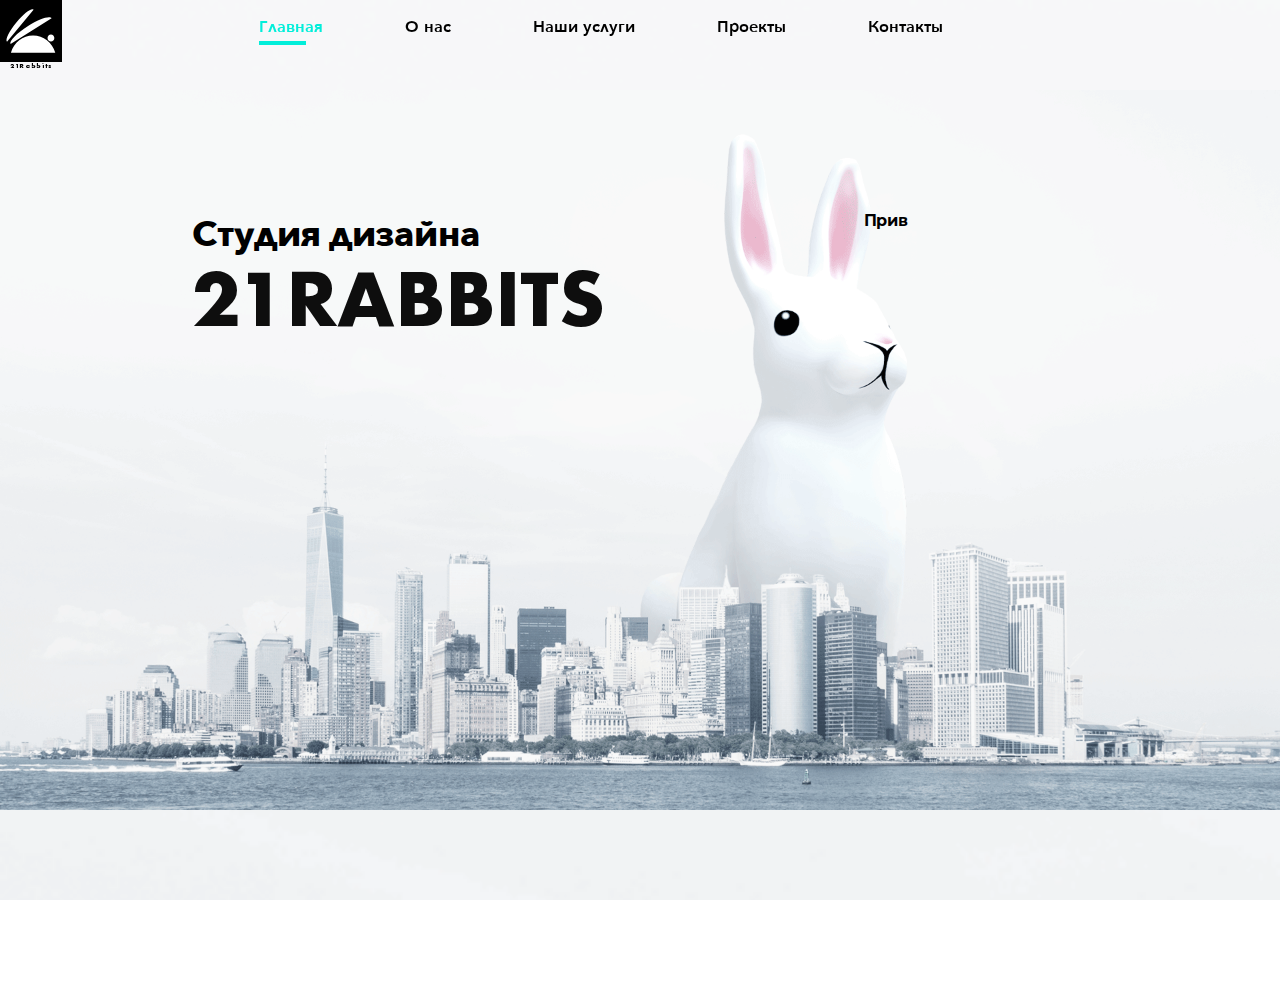
==== commit 61f85314: "sad" ====
--- a/index.html
+++ b/index.html
@@ -25,7 +25,7 @@
         <img class="black_white_logo" src="img/logo.svg">
          <img class="white_black_logo" src="img/logo_moble.png"><span>21Rabbits</span></a> 
     </div>
-    <div class="collapse navbar-collapse" id="bs-example-navbar-collapse-1">
+    <div id="main_menu_mobile" class="collapse navbar-collapse" id="bs-example-navbar-collapse-1">
       <ul class="nav navbar-nav transparent_menu">
         <li><a class="first_point active_page" href="index.html">Главная</a>
           <span class="underlined_menu main_page"></span>
--- a/css/style.min.css
+++ b/css/style.min.css
@@ -9,7 +9,6 @@
 font-style:normal;
 font-weight:normal;
 }
-
 @font-face{font-family:"Futura Bold";
 src:url("../fonts/Futura_Bold/Futura_Bold.eot");
 src:url("../fonts/Futura_Bold/Futura_Bold?#iefix") format("embeddededopentype"),
@@ -21,8 +20,6 @@
 font-style:normal;
 font-weight:normal;
 }
-
-
 @font-face{font-family:"Avenir-Heavy";
 src:url("../fonts/Avenir-Heavy/Avenir-Heavy.eot");
 src:url("../fonts/Avenir-Heavy/Avenir-Heavy.eot?#iefix") format("embeddedopentype"),
@@ -78,7 +75,6 @@
 font-style:normal;
 font-weight:normal;
 }
-
 @font-face{font-family:"Montserrat-Light-Lat";
 src:url("../fonts/Montserrat-Light-Lat/Montserrat_Light.eot");
 src:url("../fonts/Montserrat-Light-Lat/Montserrat_Light.eot?#iefix") format("embeddedopentype"),
@@ -108,11 +104,9 @@
 height: 100%;   
 font-weight:normal;
 }
-
 br.breaks{
-	display: none;
-}
-
+display: none;
+}
 p, h2{
 margin-top:0;
 margin-bottom:0;
@@ -139,7 +133,6 @@
 font-size: 1rem;
 line-height: 1rem;
 font-family: 'Montserrat-Light';
-
 }/* Firefox 18- */
 :-ms-input-placeholder      {
 color: transparent;
@@ -198,29 +191,21 @@
 -webkit-transform: scale(0.9);
 transform: scale(0.9);	
 }
-
 @media screen and (max-width: 1800px) { 
 img.projects_slides{
 max-width: 28.6875rem;
 }
 }
-
-
 @media screen and (max-width: 1300px) { 
 img.projects_slides{
 max-width: 26rem;
 }
 }
-
-
-
 @media screen and (max-width: 1024px) { 
 img.projects_slides{
 max-width: 23.75rem;
 }
 }
-
-
 div.project_slider{
 margin-top: 10%;
 }
@@ -230,7 +215,6 @@
 .desktop_cover_title{
 overflow: hidden;
 cursor: pointer;
-
 }
 .project_logo_cover_desktop{
 font-family: 'Avenir-Heavy';
@@ -239,22 +223,15 @@
 position: relative;
 z-index: 5;
 }
-
 .navbar.navbar-default.navbar-fixed-top{
 max-width: 120rem;
 margin: auto;	
 min-height: 9.1875rem;
 }
-
-
-
-
-
 @media screen and (max-width: 1800px) { 
 .project_logo_cover_desktop{
 font-size: 4rem;	
 }
-
 .navbar.navbar-default.navbar-fixed-top{
 min-height: 5.5rem;
 }
@@ -365,6 +342,7 @@
 background-color: #2f3b44;
 max-height: 8.125rem;
 position: relative;
+overflow-x: visible;
 z-index: 7;
 }
 .footer_block{
@@ -439,7 +417,11 @@
 
 ul.nav.navbar-nav{
 margin-left: 0;
-}
+margin-right: 0;
+margin:auto;
+}
+
+
 span.underlined_menu.main_page{
 width: 33%;
 }
@@ -487,11 +469,11 @@
 
 
 span.underlined_menu.main_page {
-    width: 48%;
+width: 48%;
 }
 
 span.underlined_menu.contacts_page {
-    width: 44%;
+width: 44%;
 }
 
 }
@@ -511,13 +493,14 @@
 display: none;
 }
 .navbar.navbar-default.navbar-fixed-top{
+height: 3.5rem;
 min-height: auto;
 }
 
 .navbar-brand {
-    float: left;
-    width: auto;
-    height: 3rem;
+float: left;
+width: auto;
+height: 3rem;
 }
 
 img.black_white_logo{
@@ -730,7 +713,7 @@
 }
 #first_page_body{
 overflow-y: hidden;	
-background-image: url("../img/ddd.png");
+background-image: url("../img/gradient.png");
 background-size: cover;
 background-repeat: repeat;
 background-position: center;
@@ -785,13 +768,20 @@
 right: 3%;
 }
 .rabbit_message {
-    color: #000;
-    font-size: 1rem;
-    line-height: 1.3125rem;
-}
-
-
-}
+color: #000;
+font-size: 1rem;
+line-height: 1.3125rem;
+}
+}
+
+
+@media screen and (max-width: 1400px) { 
+.chat_box{
+right: 2rem;
+}
+}
+
+
 @media screen and (max-width: 1024px) { 
 
 #main_page{
@@ -877,8 +867,6 @@
 
 #first_page_body{
 overflow-y: visible;
-}
-#first_page_body{
 background-image: none;
 background-color: #fff;
 }
@@ -928,6 +916,8 @@
 }
 
 
+
+
 @media screen and (max-width: 350px) { 
 #main_page{
 background-image: url('../img/main768.jpg');
@@ -1217,8 +1207,13 @@
 .text_logo_green{
 font-size: 11.125rem;
 }
-
-}
+.slogan.slogan_right {
+text-align: center;
+margin-left: 2vw;
+}
+}
+
+
 
 @media screen and (max-width: 1300px) { 
 .text_logo_green{
@@ -1226,8 +1221,8 @@
 }
 
 .container-fluid.logos {
-    min-height: 150px;
-    margin-bottom: 1rem;
+min-height: 150px;
+margin-bottom: 1rem;
 }
 }
 
@@ -1245,12 +1240,9 @@
 .team_description.right_position{
 max-width: 19.875rem;
 }
-
 span.underlined_menu.project_page {
-    width: 50%;
-}
-
-
+width: 50%;
+}
 .slogan{
 font-size: 3.4375rem; 
 }
@@ -1259,39 +1251,33 @@
 padding-bottom: 3.8125rem;
 font-size: 1.125rem;
 }
-
 .text_logo_green{
 font-size: 9.6875rem;
 line-height: 9.6875rem;
 letter-spacing: 0.875rem;
 }
 h2.team_special {
-    font-size: 2.25rem;
-    line-height: 2.5rem;
-    padding-bottom: 2.5rem;
-    padding-top: 2.5rem;
-}
-
+font-size: 2.25rem;
+line-height: 2.5rem;
+padding-bottom: 2.5rem;
+padding-top: 2.5rem;
+}
 .team_description_text {
-    font-size: 1rem;
-    line-height: 1.3125rem;
-    max-width: 43.875rem;
-}
-
+font-size: 1rem;
+line-height: 1.3125rem;
+max-width: 43.875rem;
+}
 .logo_bg_about {
-    
-    top: -14rem;
-
-    width: 95vw;
+top: -14rem;
+width: 95vw;
 }
 span.underlined_menu.about_page {
-    width: 57%;
-}
-
+width: 57%;
+}
 .slogan.slogan_right {
-    text-align: center;
-    margin-left: 4vw;
-    line-height: 3.4375rem;
+text-align: center;
+margin-left: 4vw;
+line-height: 3.4375rem;
 }
 
 }
@@ -1306,17 +1292,17 @@
 }
 @media screen and (max-width: 768px) { 
 .team_block {
-height:23.4375rem; /*не указан в макете точно*/
+height:auto; 
+min-height: 18rem;
 background-image: url('../img/anout_team_mobile.jpg');
 }
-
 .container-fluid.logos {
-    min-height: 50px;
-    margin-bottom: 1rem;
+min-height: 50px;
+margin-bottom: 1rem;
 }
 
 .logo_bg_about {
-    top: -6rem;
+top: -4rem;
 }
 
 .grey_block{
@@ -1333,9 +1319,9 @@
 width: 82%;
 }
 .text_logo_green{
-font-size: 3rem;
+font-size: 3.625rem;
 letter-spacing: 0.3125rem;
-line-height: 5rem;
+line-height: 4.6875rem;
 }
 h2.team_special {
 font-family: 'Avenir-Next-Bold';
@@ -1348,7 +1334,7 @@
 font-family: 'Montserrat-Light';
 font-size: 1rem;
 line-height: 1.3125rem;
-width: 95%;
+width: 80%;
 margin: auto!important;
 color: #626262;
 text-align: center;
@@ -1388,6 +1374,17 @@
 text-align: right;   
 margin-left: 0;
 }
+
+.col-md-12.team_description_block{
+width: 100vw;
+}
+
+img.logo_bg_about{
+width: 100vw;
+left: 0;
+}
+
+
 .link_to_projects{
 padding-top: 3.5rem;
 padding-bottom: 3.5rem;
@@ -1397,12 +1394,31 @@
 background-position: center;
 background-repeat: no-repeat;
 }
-
 .grey_bg{
 background-color: transparent;
 }
-
-}
+}
+
+
+@media screen and (max-width: 768px) and (orientation:landscape) { 
+/*.team_block{
+margin-top: 96px;
+}*/
+.team_description_text{
+max-width: 69%;
+}
+h1.header__activity {
+margin-top: 5rem;
+font-size: 1.3rem;
+}
+
+h1.header__activity span {
+font-size: 2.9rem;
+line-height: 3.1rem;
+}
+}
+
+
 @media screen and (max-width: 300px) { 
 .team_block{
 height: 17.9375rem;  
@@ -1410,6 +1426,11 @@
 .text_logo_green{
 font-size: 3.125rem;
 letter-spacing: 0.25rem;
+}
+.text_logo_green {
+font-size: 3rem;
+letter-spacing: 0.1rem;
+
 }
 }
 /*service page */
@@ -1735,7 +1756,7 @@
 }
 
 #send_order{
-	margin-top: 2rem;
+margin-top: 2rem;
 }
 
 
@@ -1760,8 +1781,8 @@
 }
 
 .marked_text {
-    font-size: 16rem;
-    line-height: 16rem;
+font-size: 16rem;
+line-height: 16rem;
 }
 
 .stage.second_stage{
@@ -1786,19 +1807,19 @@
 }
 
 hr.order_button_lines.left_line {
-    margin-left: 6rem;
-    
+margin-left: 6rem;
+
 }
 
 hr.order_button_lines.right_line {
-    margin-right: 6rem;
-    
+margin-right: 6rem;
+
 }
 
 .service_container_content {
 
-    padding-top: 6.75rem;
-    padding-bottom: 4.625rem;
+padding-top: 6.75rem;
+padding-bottom: 4.625rem;
 }
 
 .service_page_headline{
@@ -1837,6 +1858,15 @@
 line-height: 1.3125rem;
 }
 }
+@media screen and (max-width: 1400px) { 
+.marked_text {
+font-size: 14rem;
+line-height: 14rem;
+}
+}
+
+
+
 @media screen and (max-width: 1200px) { 
 .marked_text{
 font-size: 12rem;
@@ -1882,8 +1912,8 @@
 line-height: 1.125rem;    
 }
 p.service_stage_description {
-    font-size: 0.75rem;
-    line-height: 1.125rem;
+font-size: 0.75rem;
+line-height: 1.125rem;
 }
 h2.page_headline {
 font-size: 2.25rem;
@@ -1918,29 +1948,29 @@
 }
 
 #send_order {
-    margin-top: 0;
+margin-top: 0;
 }
 
 hr.order_button_lines.right_line {
-	margin-top: 1rem;
-    margin-right: 0;
+margin-top: 1rem;
+margin-right: 0;
 }
 
 hr.order_button_lines.left_line {
-	margin-top: 1rem;
-    margin-left: 0;
+margin-top: 1rem;
+margin-left: 0;
 }
 
 
 
 /*hr.order_button_lines.left_line {
-    margin-left: 6rem;
-    
+margin-left: 6rem;
+
 }
 
 hr.order_button_lines.right_line {
-    margin-right: 6rem;
-    
+margin-right: 6rem;
+
 }*/
 
 
@@ -2177,8 +2207,8 @@
 }
 
 p.contacts_data_left{
-	text-align: left;
-	display: block;
+text-align: left;
+display: block;
 }
 
 
@@ -2325,9 +2355,19 @@
 margin-top: 0.4375rem;
 }
 
-.navbar.navbar-default.navbar-fixed-top {
-    min-height: auto;
-}
+input:focus::-webkit-input-placeholder {
+font-size: 1rem;
+} 
+input:focus::-moz-placeholder {
+font-size: 1rem;
+} 
+input:focus:-moz-placeholder {
+font-size: 1rem;
+} 
+input:focus:-ms-input-placeholder {
+font-size: 1rem;
+}
+
 
 .contacts_form {
 padding-top: 3.6875rem;
@@ -2367,6 +2407,10 @@
 width: 3.625rem;
 margin:auto;
 margin-top: 0.4375rem;
+}
+
+.team_description {
+width: 90%;
 }
 
 .contacts_form{
@@ -2406,7 +2450,9 @@
 }
 .container.order_block,
 .container.pure_first_block,
-.container.green_second_block{
+.container.green_second_block,
+.container.fluger_second_block
+{
 margin-left: 0;
 margin-right: 0;
 width: 100%;
@@ -2490,6 +2536,13 @@
 }
 .wrapper.page_contacts{
 background-size: contain;
+}
+
+.text_logo_green{
+font-size: 3.125rem;
+}
+.slogan.slogan_left {
+padding-top: 43%;
 }
 }
 
@@ -2685,7 +2738,7 @@
 background-color: #f6f6f8;
 }
 .river_first_block{
-height: 29.25rem;
+/*height: 29.25rem;*/
 padding-top: 8.3125rem;
 box-sizing: border-box;
 position: relative;
@@ -2709,8 +2762,8 @@
 img.river_second_img,
 img.river_third_img{
 display: block;
+position: relative;
 width: 100%;
-position: relative;
 z-index: 2;
 }
 .river_third_block{
@@ -2796,7 +2849,7 @@
 
 .project_short_description.river_short_desc{
 max-width: 29.375rem;
-margin-bottom: 7.375rem;
+margin-bottom: 0;
 }
 
 
@@ -2814,7 +2867,7 @@
 
 .project_short_description.river_short_desc{
 max-width: 29.375rem;
-margin-bottom: 7.375rem;
+padding-bottom: 7.375rem;
 }
 
 .river_logo{
@@ -2828,7 +2881,7 @@
 max-width: 77.625rem;
 }
 .logo_vertical.green_case_vertical{
-	margin-left: 1rem;
+margin-left: 1rem;
 }
 }
 @media screen and (max-width: 1024px){
@@ -2883,8 +2936,8 @@
 }
 
 .logo_vertical {
-    
-    white-space: nowrap;
+
+white-space: nowrap;
 }
 
 .river_logo{
@@ -3161,13 +3214,14 @@
 margin-bottom: 3rem;
 }
 img.pure_six_block_flower {
-position: absolute;
-top: -4rem;
-right: 0;
-z-index: 5;
-max-width: 4rem;
-display: block;
-}
+max-height:17.3125rem;
+top: -3rem;
+}
+
+.pure_seven_block {
+margin-bottom: 1.75rem;
+}
+
 .pure_eight_block{
 position: relative;
 background: url("../img/pure/eight_left_leaf.png") left /40px no-repeat,
@@ -3226,6 +3280,7 @@
 width: 100%;
 background-color: #f6f6f8;
 z-index: 1;
+display: none;
 }
 
 
@@ -3316,14 +3371,14 @@
 }
 
 .project_short_description.green_short_description {
-    margin-top: 15%;
-    max-width: 35.75rem;
-   
+margin-top: 15%;
+max-width: 35.75rem;
+
 }
 
 #carousel_management.desktop_management {
-    min-height: 10rem;
-    width: 84%;
+min-height: 10rem;
+width: 84%;
 }
 
 
@@ -3445,8 +3500,8 @@
 
 
 .service_form_block{
-height: 3rem;
-padding-bottom: 3rem;
+min-height: 3rem;
+margin-bottom: 3rem;
 }
 #service_mobile_tabs{
 width: 90%;
@@ -3468,9 +3523,7 @@
 z-index: 16;
 width: 100%;
 }
-.fluger_grey_bg {
-display: none;
-}
+
 .project_short_description {
 margin-top: 0;
 width: 100%;
@@ -3493,20 +3546,22 @@
 }
 
 .project_logo.green_case_logo {
-    font-size: 2.25rem;
-    margin-top: 0;
-    margin-left: -2rem;
+font-size: 2.25rem;
+line-height: 2.25rem;
+margin-top: 0;
+margin-left: -2rem;
+margin-top: 4rem;
 }
 
 .logo_vertical.green_case_vertical {
-    margin-left: -1rem;
+margin-left: -1rem;
 }
 
 .green_fifth_block {
-    position: relative;
-    min-height: auto;
-    margin-bottom: 2rem;
-    margin-top: 2rem;
+position: relative;
+min-height: auto;
+margin-bottom: 2rem;
+margin-top: 2rem;
 }
 
 
@@ -3554,7 +3609,11 @@
 }
 .manage_container.mobile_cover_manage{
 width: 50%;
-}
+min-height: 3rem;
+margin-bottom: 3rem;
+}
+
+
 #mobile_cover_footer{
 display: block;
 }
@@ -3585,9 +3644,16 @@
 float: right;
 height: 10.1875rem;
 }
+
+/*#closed_mobile_cover>div.item{
+padding-top: 1rem;
+position: relative;
+}*/
+
+
 .mobile_cover_title{
 position: absolute;
-top: 5%;
+top: 14%;
 left: 3%;
 z-index: 3;
 }
@@ -3662,30 +3728,34 @@
 }
 
 img.pale_bg{
-	position: absolute;
-	top: 31.5%;
-	left: -5rem;
-	display: block;
-	width: 32.875rem;
-
-	z-index: 2;
+position: absolute;
+top: 31.5%;
+left: -5rem;
+display: block;
+width: 32.875rem;
+
+z-index: 2;
 }
 img.pale_bg2{
-	position: absolute;	
-	top: 52%;
-	left: -2rem;
-	display: block;	
-	width: 30rem;
-	z-index: 2;
+position: absolute;	
+top: 52%;
+left: -2rem;
+display: block;	
+width: 30rem;
+z-index: 2;
 }
 
 img.pale_bg3{
-	position: absolute;	
-	top: 55%;
-	left: 31%;
-	display: block;	
-	width: 22.5rem;
-	z-index: 2;
+position: absolute;	
+top: 55%;
+left: 31%;
+display: block;	
+width: 22.5rem;
+z-index: 2;
+}
+
+img.pale_bg4{
+display: none;
 }
 
 
@@ -3749,7 +3819,7 @@
 img.green_main_page_img{
 display: block;
 width: 90.9375rem;
-	
+
 clear:both;
 position: relative;
 z-index: 8;
@@ -3787,8 +3857,8 @@
 
 
 .green_main_page_img.third_block_second_item{
-	margin-left: 5.375rem;
-	width: 98rem;
+margin-left: 5.375rem;
+width: 98rem;
 }
 
 
@@ -3922,24 +3992,24 @@
 
 
 img.green_main_page_img {
-    display: block;
-    width: 77.625rem;
-    margin-left: 0;
-    clear: both;
-    position: relative;
-    z-index: 8;
+display: block;
+width: 77.625rem;
+margin-left: 0;
+clear: both;
+position: relative;
+z-index: 8;
 }
 
 .green_main_page_img.third_block_second_item {
-    margin-left: 3.875rem;
-    max-width: 68.1875rem;
-    width:100%;
+margin-left: 3.875rem;
+max-width: 68.1875rem;
+width:100%;
 }
 
 img.green_main_page_img.third_block_third_item {
-    margin-right: 3.875rem;
-    max-width: 68.1875rem;
-    width:100%;
+margin-right: 3.875rem;
+max-width: 68.1875rem;
+width:100%;
 }
 
 img.green_fifth_block_grid2{
@@ -3955,96 +4025,64 @@
 img.green_fifth_block_grid{
 display: none;
 }
-
-
-
-
-/*
-img.green_main_page_img.third_block_second_item,
-img.green_main_page_img.third_block_third_item
- {
-    display: block;
-    width: 68.1875rem;
-    margin-left: -4.875rem;
-}*/
-
 img.green_main_page_img.third_block_first_item {
-    max-width: 77.625rem;
-    width: 100%;
-    margin-left: 3.875rem;
-}
-
-
-
+max-width: 77.625rem;
+width: 100%;
+margin-left: 3.875rem;
+}
 .pale_green_first_leaf {
-    display: block;
-    position: absolute;
-    right: 1rem;
-    top: 54%;
-    z-index: 7;
-    max-height: 13.875rem;
-}
-/*img.pale_bg2 {
-	display: block;
-    top: 748px;
-    left: 0rem;
-    width: 194.875rem;
-}
-img.pale_bg {
-   position: absolute;
-    top: 1400px;
-    left: 0;
-    width: 100%;
-    width: 19rem;
-    z-index: 2;
-}*/
-
-
+display: block;
+position: absolute;
+right: 1rem;
+top: 54%;
+z-index: 7;
+max-height: 13.875rem;
+}
 img.pale_bg,
 img.pale_bg2,
-img.img.pale_bg3{
-opacity: 0;
+img.pale_bg3{
+display: none;
 }
 img.pale_bg4{
-	opacity: 1;
-	position: absolute;
-	top: 34%;
-	left: 0;
-	display: block;
-	width: 16rem;
-	z-index: 2;
+opacity: 1;
+position: absolute;
+top: 34%;
+left: 0;
+display: block;
+width: 16rem;
+z-index: 2;
 }
 
 img.green_fourth_block_bg {
-    display: block;
-    position: relative;
-    width: 100%;
-    max-width: 77.625rem;
-    margin-left:0;
-    margin:auto;
-    z-index: 4;
+display: block;
+position: relative;
+width: 91.5%;
+max-width: 77.625rem;
+margin-left:0;
+margin:auto;
+z-index: 4;
 }
 
 
 
 .pale_green_third_leaf {
-    margin-top: 6rem;
+margin-top: 6rem;
 }
 .white_half {
-    height: 440px;
+height: 440px;
 }
 
 
 img.green_fifth_block_bg {
-   
-    width: 100%;
-    max-width: 77.625rem;
-    margin:auto;
+
+width: 90%;
+max-width: 77.625rem;
+margin:auto;
 }
 
 img.green_fourth_block {
-    right: 0;
-    max-height: 8.9375rem;
+right: 0;
+max-height: 8.9375rem;
 }
 
 
@@ -4079,7 +4117,7 @@
 margin-left: 13.375rem;
 }
 .green_block_squares {
-    left: 0;
+left: 0;
 }
 
 }
@@ -4087,7 +4125,127 @@
 .green_first_block {   
 padding-top: 3.1875rem;    
 }
-
+img.four_items {
+display: block;
+width: 90%;
+max-width: 28.5rem;
+margin-left: 10rem;
+}
+
+.green_block_squares {
+width: 100%;
+max-width: 44.375rem;
+left: 0rem;
+}
+
+img.green_main_page_img.third_block_first_item {
+max-width: 58.1875rem;
+width: 100%;
+margin-left: 2.9375rem;
+}
+
+.green_main_page_img.third_block_second_item {
+margin-left: 2.9375rem;
+max-width: 51.0625rem;
+margin-top: 5rem;
+width: 100%;
+}
+.pale_down_square_bg {
+max-width: 35.75rem;
+top: 49%;
+}
+
+.pale_green_first_leaf {
+right: 1rem;
+top: 52%;
+max-height: 10.375rem;
+}
+.pale_green_third_leaf {
+max-height: 9.5rem;
+}
+
+.pale_green_second_leaf {
+right: 10%;
+top: 94%;
+max-height: 5.375rem;
+}
+
+.container.order_block.slider_down_container{
+width: 100vw;
+}
+
+hr.carousel_full_line.order_button_lines.right_line,
+hr.carousel_full_line.order_button_lines.left_line
+{
+min-width: 10rem;
+}
+
+.green_fifth_block{
+margin-bottom: 6.9375rem;
+}
+
+#carousel_management.desktop_management {
+min-height: 7.0625rem;
+}
+
+
+
+
+
+img.green_main_page_img.third_block_third_item {
+margin-right: 2.875rem;
+margin-top: 3.3125rem;
+max-width: 51rem;
+width: 100%;
+}
+img.pale_bg4 {
+top: 29.5%;
+width: 11.9375rem;
+}
+
+
+
+p.green_four_text, .white_half_text {
+font-size: 0.875rem;
+line-height: 1.25rem;
+width: 23.25rem;
+}
+
+.white_half {
+width: 100%;
+}
+img.green_fourth_block_bg {
+max-width: 58.0625rem;
+}
+img.green_fourth_block {
+max-height: 6.6875rem;
+}
+
+p.green_four_text {
+font-size: 0.875rem;
+line-height: 1.25rem;
+
+}
+
+p.green_four_text.left {
+max-width: 22rem;
+width: 90%;
+}
+
+p.green_four_text.right {
+max-width: 18.4375rem;
+width: 90%;
+}
+
+img.green_fifth_block_bg {
+width: 90%;
+max-width: 59.75rem;
+
+}
+
+img.green_fifth_block_grid2 {
+width: 5.6875rem;
+}
 
 }
 @media screen and (max-width: 768px){
@@ -4102,6 +4260,27 @@
 bottom: 0;
 height: 13%;
 }
+
+.pure_seven_block>.pure_dark_grey_bg {
+top: 12%;
+height: 90%;
+}
+
+.pure_six_block>.pure_dark_grey_bg {
+top: -2rem;
+}
+
+
+
+
+img.pale_bg4 {
+opacity: 0;
+}
+img.green_fifth_block_grid2 {
+display: none;
+}
+
+
 .pale_down_square_bg {
 width: 100%;
 top: 12%;
@@ -4152,63 +4331,45 @@
 .white_half_text {
 display: none;
 }
-/*img.green_main_page_img {
-display: block;
-width: 100%;
-clear: both;
-position: relative;
-z-index: 8;
-margin-top: 1rem;
-margin-bottom: 1rem;
-margin-right: 0;
-}*/
-
-/*.green_main_page_img.third_block_second_item {
-    margin-left: 0;
-    margin-right: 0;
-}
-
-img.green_main_page_img.third_block_third_item {
-    margin-right: 0;
-    margin-left: 0;    
-}*/
-
+hr.carousel_full_line.order_button_lines.right_line,
+hr.carousel_full_line.order_button_lines.left_line
+{
+min-width: auto;
+}
 img.green_main_page_img.third_block_first_item,
 img.green_main_page_img.third_block_second_item,
- img.green_main_page_img.third_block_third_item {
-    display: block;
-    width: 100%;
-    margin:auto;
-    margin-bottom: 1rem;
-    
-}
-
+img.green_main_page_img.third_block_third_item {
+display: block;
+width: 91.5%;
+max-width: 21.4375rem;
+float: none;    
+margin-right: 0;
+margin-left: 0;
+margin:auto!important;
+padding-bottom: 1.625rem;
+
+}
+img.green_fourth_block_bg {
+width: 91.5%;
+max-width: 21.4375rem;
+}
 img.green_fourth_block{
 bottom:-2rem;
 max-height: 8.9375rem;
 }
-
-
-
-
 p.green_four_text.left {
 width: 100%;
-}
-
-
+max-width: auto;
+margin-bottom: 3rem;
+}
 p.green_four_text.right {
-   
-    margin-bottom: 2rem;
-}
-
+display: none;
+}
 img.green_fifth_block_bg {
-    width: 90%;
-    max-width: 29.125rem;
-    margin: auto;
-}
-
-
-
+width: 91.5%;
+max-width: 21.4375rem;
+margin: auto;
+}
 .white_half {
 display: none;
 }
@@ -4226,21 +4387,36 @@
 color: #000;
 font-size: 1rem;
 line-height: 1.3125rem;
-width: 80%;
+width: 21.25rem;
 margin-top: 2.125rem;
 margin-bottom: 2.125rem;
 margin-left: 1rem;
 }
 img.four_items {
 display: block;
-width: 18.5rem;
+width: 91.5%;
+max-width: 21.4375rem;
 margin-right:0;
 margin-left: 0;
+margin:auto;
+margin-bottom: 2.5625rem;
 }
 .green_block_squares {
-width: 44.375rem;
-}
-
+max-width: 11.4375rem;
+top: -1.3125rem;
+}
+.project_short_description.green_short_description {
+width: 96%;
+
+}
+.green_logo {
+left: -4rem;
+top: -3rem;
+}
+
+.logo_vertical.green_case_vertical {
+margin-left: -3rem;
+}
 .green_fourth_block {
 position: relative;
 height: auto;
@@ -4263,10 +4439,24 @@
 left: 0;
 z-index: 1;
 }
+
+.container.order_block.slider_down_container {
+margin-top: 3rem;
+}
+
+
 img.green_fifth_block_grid{
 display: none;
 }
 }
+
+
+
+
+
+
+
+
 /*обложки проектов в мобильной версии*/
 img.mobile_slider_covers{
 display: block;
@@ -4320,22 +4510,18 @@
 .white_block_mobile{
 background-image: none;
 }
-
 }
 .product-slider {
 width: 90%;
 padding-left: 1rem;
 }
-
-
-
 .product-slider #carousel {
 margin: 0;
 }
 /*#carousel_swipe>div>div.item*/
 #service_mobile_tabs
 {
-min-height: 26.25rem;
+min-height: 27.25rem;
 }
 
 .product-slider #thumbcarousel {
@@ -4412,6 +4598,11 @@
 p.preview_text{
 font-size: 0.5rem; 
 }
+hr.carousel_full_line.order_button_lines.right_line,
+hr.carousel_full_line.order_button_lines.left_line
+{
+min-width: 2.0625rem;
+}
 }
 
 @media screen and (max-width: 380px) { 
@@ -4419,9 +4610,6 @@
 font-size: 0.5rem; 
 }
 }
-
-
-
 .col-xs-4.item_block{
 position: relative;
 height: 100%;
@@ -4460,18 +4648,14 @@
 margin-top: 13.3125rem;
 min-height: 25rem;
 }
-
-
 @media screen and (max-width: 1800px) { 
 .multi-item-carousel> div.carousel-inner{
 margin-top: 2rem;
 min-height: 20rem;
 }
-
 .col-xs-4.item_block:first-child>img {
-    left: -60%;
-}
-
+left: -60%;
+}
 .col-xs-4.item_block:first-child>div.desktop_cover_title{
 top: 6.125rem;
 }
@@ -4488,20 +4672,65 @@
 z-index: 22;
 }
 
-
 @media screen and (max-width: 1024px) { 
 .multi-item-carousel> div.carousel-inner {
-    margin-top: 4rem;
-    min-height: 16rem;
-}
-
-}
-
-
+margin-top: 4rem;
+min-height: 16rem;
+}
+}
 @media screen and (max-width: 768px) { 
 #project_page{
 overflow: visible;
-
-}
-}
-
+}
+}
+
+@media screen and (max-width: 300px) { 
+html, body{
+	min-height: 768px;
+	overflow: visible;
+	min-width: 300px;
+}
+}
+
+
+@media screen and (max-width: 768px) and (orientation:landscape) { 
+img.green_main_page_img.third_block_first_item,
+img.green_main_page_img.third_block_second_item,
+img.green_main_page_img.third_block_third_item {
+width: 91.5vw;
+max-width: auto;
+}
+img.green_fourth_block_bg {
+width: 91.5vw;
+max-width: auto;
+}
+img.green_fifth_block_bg {
+width: 91.5vw;
+max-width: auto;
+}
+hr.carousel_full_line.order_button_lines.right_line,
+hr.carousel_full_line.order_button_lines.left_line{
+min-width: 8rem;
+}
+
+/*#main_page{
+background-image: none;
+}*/
+#first_page_body{
+overflow-y: hidden;	
+background-image: url("../img/gradient.png");
+background-size: cover;
+background-repeat: repeat;
+background-position: center;
+}
+
+
+#main_menu_mobile> ul.nav.navbar-nav > li > a{
+font-size: 1rem;
+margin-top: 2rem;
+margin-right: 0;
+position: relative;
+overflow: visible;
+}
+
+}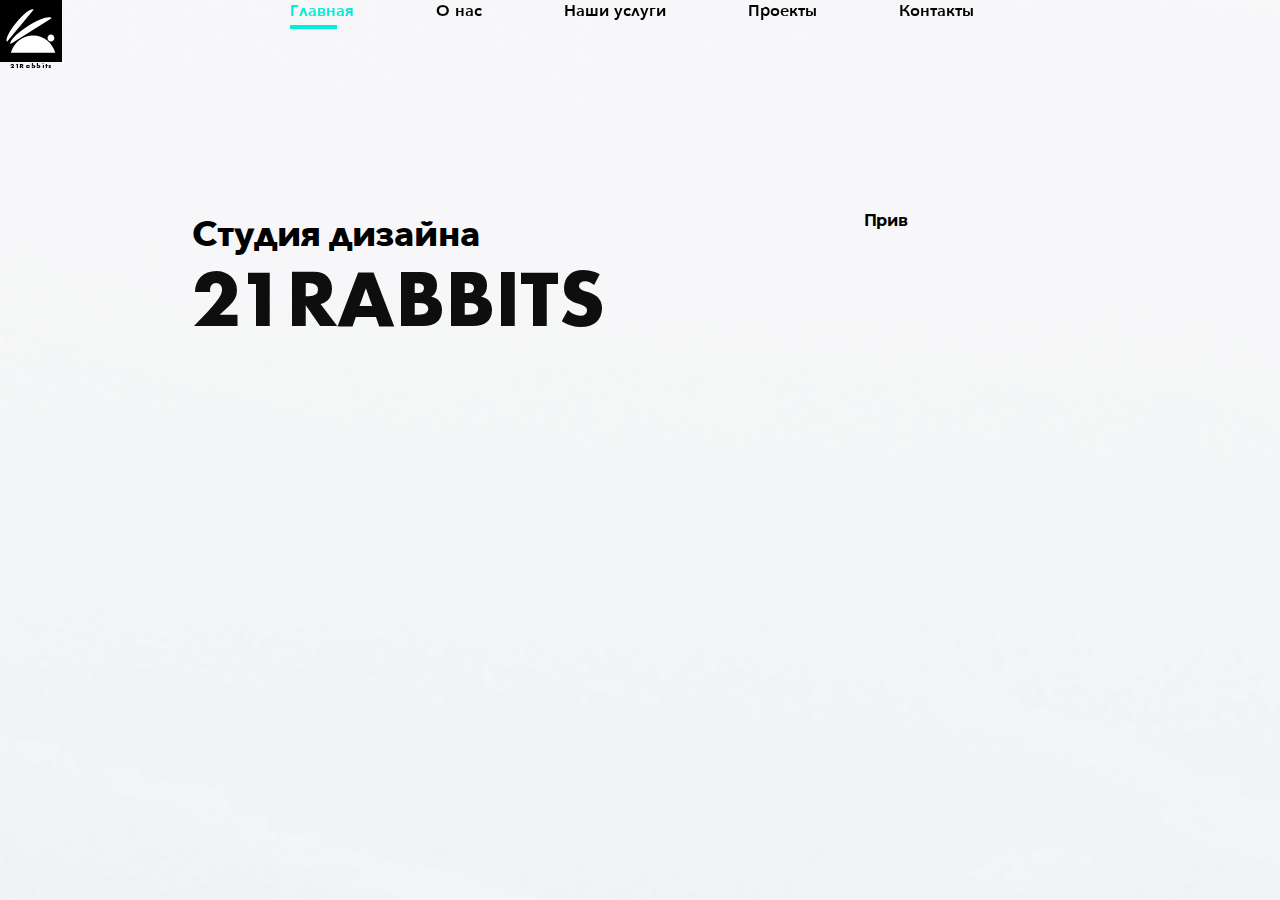
==== commit 3ef0ed92: "did" ====
--- a/index.html
+++ b/index.html
@@ -13,8 +13,51 @@
 <link rel="stylesheet" type="text/css" href="css/style.min.css"> 
 </head>
 <body id="first_page_body">
-<div class="container-fluid" id="main_page">
 <header id="header" class="main_page">
+  <div class="container">
+    <nav class="navbar navbar-default navbar-fixed-top mobile_grey">
+      
+      <button type="button" class="navbar-toggle" data-toggle="collapse" data-target="#bs-example-navbar-collapse-1">
+            <span id="up_panel" class="icon-bar"></span>
+            <span id="down_panel" class="icon-bar"></span>
+      </button>
+      <span class="mobile_menu_page">Наши услуги</span>
+      <a class="navbar-brand" href="index.html">
+        <img class="black_white_logo" src="img/logo.svg" alt="21Rabbits">
+         <img class="white_black_logo" src="img/logo_moble.png" alt="21Rabbits"><span>21Rabbits</span>
+      </a> 
+    <div class="collapse navbar-collapse" id="bs-example-navbar-collapse-1">
+      <ul class="nav navbar-nav">
+            <li class="menus">
+              <a class="first_point active_page" href="index.html">Главная</a>
+              <span class="underlined_menu main_page"></span>
+            </li>
+            <li>
+              <a href="about.html">О нас</a>              
+            </li>                
+            <li> 
+              <a  href="service.html">Наши услуги              
+              
+              </a>
+            </li>     
+            <li>
+                <a href="projects.html">Проекты
+                 
+                </a>              
+            </li>                 
+            <li>
+              <a  href="contacts.html">Контакты</a>              
+            </li>      
+      </ul>
+    </div>
+    </nav>
+  </div>
+</header>
+
+
+
+
+<!-- <header id="header" class="main_page">
   <div class="container">
     <nav id="main_page_nav" class="navbar navbar-default navbar-fixed-top">   
       <button type="button" class="navbar-toggle" data-toggle="collapse" data-target="#bs-example-navbar-collapse-1">
@@ -25,7 +68,7 @@
         <img class="black_white_logo" src="img/logo.svg">
          <img class="white_black_logo" src="img/logo_moble.png"><span>21Rabbits</span></a> 
     </div>
-    <div id="main_menu_mobile" class="collapse navbar-collapse" id="bs-example-navbar-collapse-1">
+    <div class="collapse navbar-collapse" id="bs-example-navbar-collapse-1">
       <ul class="nav navbar-nav transparent_menu">
         <li><a class="first_point active_page" href="index.html">Главная</a>
           <span class="underlined_menu main_page"></span>
@@ -42,7 +85,7 @@
     </div>
     </nav>
   </div>
-</header>
+</header> -->
 <div class="wrapper" id="main_page_content">  
 <div class="container">
   <div class="col-md-12">
@@ -53,22 +96,18 @@
     <div class="container-fluid">
      <div class="chat_box">
       <div class="chat_box_content">
-     <span class="rabbit_message" id="message"></span><br>
-     <span class="rabbit_message" id="message2"> </span> 
-     <a href="about.html"><span class="rabbit_message" id="message3"></span></a>
-     <span class="rabbit_message" id="message4"></span>
-     </div> 
-    </div>
-  </div> 
-</div>
-</div>
-</div>
+        <span class="rabbit_message" id="message"></span><br>
+         <span class="rabbit_message" id="message2"> </span> 
+         <a href="about.html"><span class="rabbit_message" id="message3">   </span></a>
+         <span class="rabbit_message" id="message4"></span>
+     </div> <!-- content -->
+    </div> <!-- chat_box -->
+  </div> <!-- fluid -->
+</div><!-- container -->
+</div><!-- wrapper -->
 <script src="js/juery.js"></script>
 <script src="js/menu.js"></script>
 <script src="js/index.js"></script>
-<script>
- 
-</script>
 </body>
 </html>
 
--- a/css/style.min.css
+++ b/css/style.min.css
@@ -584,9 +584,7 @@
 .footer p.copywrite{
 margin-right: 1rem;
 }
-.footer_block{
-height:3.75rem;
-}
+
 
 br.breaks{
 display: block;
@@ -887,9 +885,9 @@
 background-color: #fff;
 }
 
-#first_page_body{
+/*#first_page_body{
 overflow-y: hidden;
-}
+}*/
 
 
 h1.header__activity{
@@ -915,7 +913,59 @@
 }
 }
 
-
+@media screen and (max-width: 1024px) and (orientation:portrait) { 
+#main_page{
+background-image: url('../img/main1024.jpg');
+background-size: cover;
+background-position:center;
+}
+
+ .navbar-collapse {
+    width: auto;
+    border-top: 0;
+    -webkit-box-shadow: none;
+            box-shadow: none;
+  }
+  .navbar-collapse.collapse {
+    display: block !important;
+    height: auto !important;
+    padding-bottom: 0;
+    overflow: visible !important;
+  }
+  .navbar-collapse.in {
+    overflow-y: visible;
+  }
+  .navbar-fixed-top .navbar-collapse,
+  .navbar-static-top .navbar-collapse,
+  .navbar-fixed-bottom .navbar-collapse {
+    padding-left: 0;
+    padding-right: 0;
+  }
+
+
+  .navbar-toggle {
+    display: block;
+  }
+
+  ul.nav.navbar-nav{
+    display: none;
+  }
+
+  .navbar-collapse{
+    display: none;
+  }
+
+  .collapse.in {
+  display: block;
+}
+
+.collapse.in> ul.nav.navbar-nav{
+    display: block;
+  }
+
+
+
+}
 
 
 @media screen and (max-width: 350px) { 
@@ -933,7 +983,7 @@
 }
 }
 .wrapper {
-min-height: 100%;
+min-height: calc(100vh - 8.125rem);	
 position: relative;
 z-index: 2;
 }
@@ -1087,13 +1137,15 @@
 .container-fluid.logos{
 position: relative;
 z-index: 23;
-min-height: 200px;
+/*background-color: red;*/
+/*min-height: 200px;*/
 margin-bottom: 3rem;
+
 }
 
 .logo_bg_about{
 position: absolute;
-top:-365px;
+bottom:0;
 left: 5%;
 display: block;
 width: 85vw;
@@ -1166,10 +1218,10 @@
 }
 
 
-.logo_bg_about{
+/*.logo_bg_about{
 top:-230px;
 
-}
+}*/
 
 
 .team_name{  
@@ -1268,7 +1320,7 @@
 max-width: 43.875rem;
 }
 .logo_bg_about {
-top: -14rem;
+/*top: -14rem;*/
 width: 95vw;
 }
 span.underlined_menu.about_page {
@@ -1301,9 +1353,9 @@
 margin-bottom: 1rem;
 }
 
-.logo_bg_about {
+/*.logo_bg_about {
 top: -4rem;
-}
+}*/
 
 .grey_block{
 width: 100%;
@@ -1380,7 +1432,8 @@
 }
 
 img.logo_bg_about{
-width: 100vw;
+/*width: 100vw;*/
+max-height: 160px;
 left: 0;
 }
 
@@ -1408,7 +1461,7 @@
 max-width: 69%;
 }
 h1.header__activity {
-margin-top: 5rem;
+margin-top: 4rem;
 font-size: 1.3rem;
 }
 
@@ -2346,6 +2399,12 @@
 }
 }
 @media screen and (max-width: 1024px) {
+
+.wrapper {
+min-height: calc(100vh - 4.6875rem);	
+
+}
+
 .footer_block {
 height: 4.6875rem;
 }
@@ -2397,6 +2456,15 @@
 .information_block{
 width: 100%;	
 }
+.wrapper{
+min-height: calc(100vh - 3.75rem);	
+}
+
+.footer_block{
+height:3.75rem;
+}
+
+
 .col-md-4.col-xs-4.social_media_container{
 width: 100%;
 }
@@ -3645,16 +3713,18 @@
 height: 10.1875rem;
 }
 
-/*#closed_mobile_cover>div.item{
+#closed_mobile_cover>div.item{
 padding-top: 1rem;
-position: relative;
-}*/
+}
 
 
 .mobile_cover_title{
 position: absolute;
-top: 14%;
+padding-top: 14%;
+top: 0;
 left: 3%;
+display: block;
+padding-left: 3%;
 z-index: 3;
 }
 .mobile_cover_title>p.project_logo__cover_mobile{
@@ -4691,9 +4761,13 @@
 	min-width: 300px;
 }
 }
-
-
-@media screen and (max-width: 768px) and (orientation:landscape) { 
+@media screen and (max-width: 768px) and (orientation:landscape) {
+
+ul.nav.navbar-nav {
+display: none;
+}
+
+
 img.green_main_page_img.third_block_first_item,
 img.green_main_page_img.third_block_second_item,
 img.green_main_page_img.third_block_third_item {
@@ -4712,10 +4786,9 @@
 hr.carousel_full_line.order_button_lines.left_line{
 min-width: 8rem;
 }
-
-/*#main_page{
-background-image: none;
-}*/
+#main_page{
+background-position:contain;
+}
 #first_page_body{
 overflow-y: hidden;	
 background-image: url("../img/gradient.png");
@@ -4724,13 +4797,25 @@
 background-position: center;
 }
 
-
-#main_menu_mobile> ul.nav.navbar-nav > li > a{
+#main_menu_mobile>ul.nav.navbar-nav > li > a 
+{
 font-size: 1rem;
-margin-top: 2rem;
-margin-right: 0;
-position: relative;
-overflow: visible;
-}
-
-}+margin-top: 1rem;
+}
+}
+
+/*
+.content {
+  min-height: calc(100vh - 70px);
+  background-color: blue;
+}
+.content-inside {
+  padding: 20px;
+  padding-bottom: 50px;
+  background-color: red;
+}
+.footer {
+  height: 50px;
+  background-color: orange;
+
+}*/
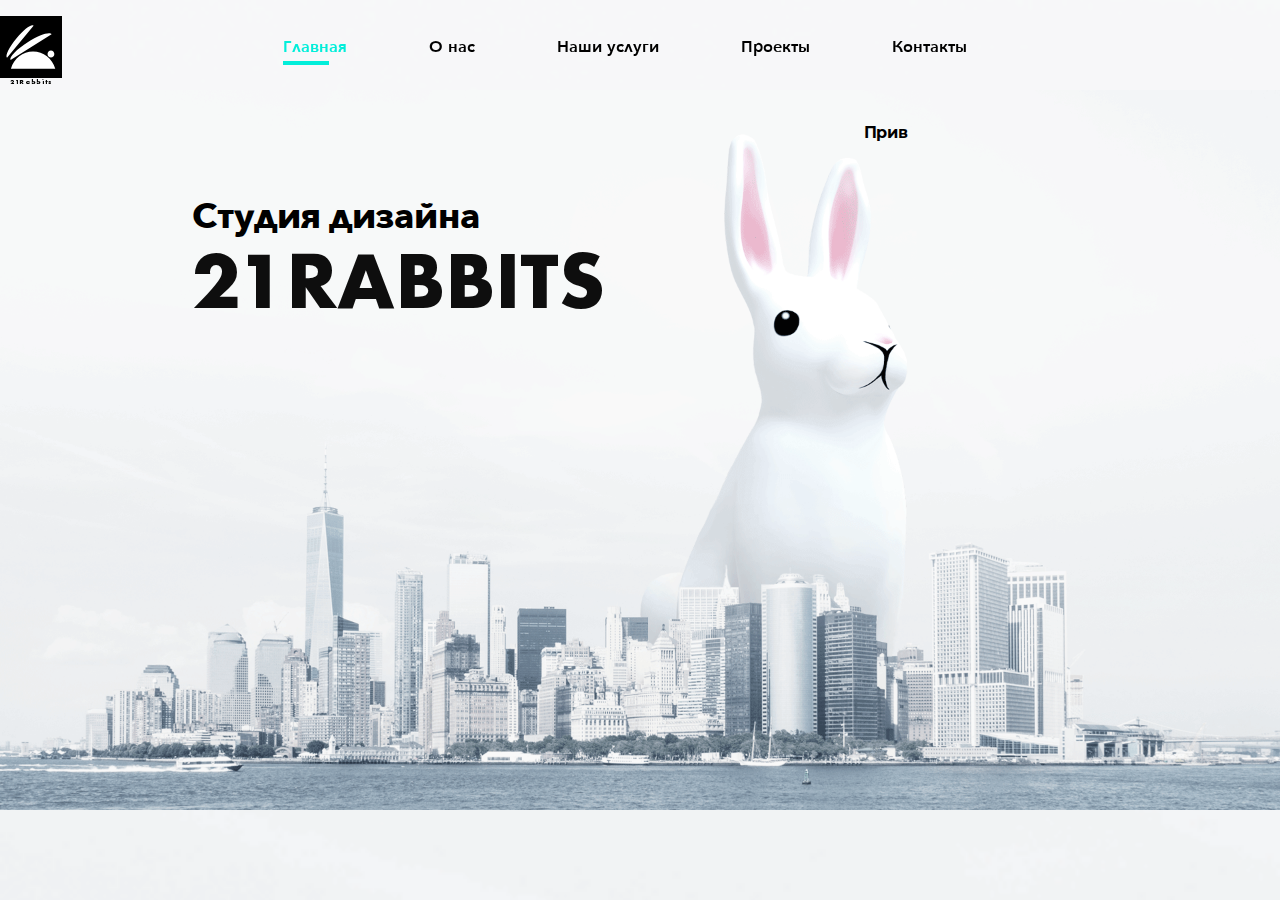
==== commit 777c252c: "fix" ====
--- a/index.html
+++ b/index.html
@@ -11,11 +11,12 @@
 <title>Студия дизайна 21Rabbits</title>
 <link rel="stylesheet" type="text/css" href="css/bootstrap.css">
 <link rel="stylesheet" type="text/css" href="css/style.min.css"> 
+<link rel="stylesheet" type="text/css" href="css/responsive.css">
 </head>
 <body id="first_page_body">
-<header id="header" class="main_page">
-  <div class="container">
-    <nav class="navbar navbar-default navbar-fixed-top mobile_grey">
+<header class="main_page">
+  <div class="container-fluid">
+    <nav class="navbar navbar-default">
       
       <button type="button" class="navbar-toggle" data-toggle="collapse" data-target="#bs-example-navbar-collapse-1">
             <span id="up_panel" class="icon-bar"></span>
@@ -36,14 +37,10 @@
               <a href="about.html">О нас</a>              
             </li>                
             <li> 
-              <a  href="service.html">Наши услуги              
-              
-              </a>
+              <a  href="service.html">Наши услуги</a>
             </li>     
             <li>
-                <a href="projects.html">Проекты
-                 
-                </a>              
+                <a href="projects.html">Проекты</a>              
             </li>                 
             <li>
               <a  href="contacts.html">Контакты</a>              
@@ -86,7 +83,7 @@
     </nav>
   </div>
 </header> -->
-<div class="wrapper" id="main_page_content">  
+<div class="wrapper" id="main_page">  
 <div class="container">
   <div class="col-md-12">
     <div class="col-md-6">
--- a/css/style.min.css
+++ b/css/style.min.css
@@ -191,21 +191,7 @@
 -webkit-transform: scale(0.9);
 transform: scale(0.9);	
 }
-@media screen and (max-width: 1800px) { 
-img.projects_slides{
-max-width: 28.6875rem;
-}
-}
-@media screen and (max-width: 1300px) { 
-img.projects_slides{
-max-width: 26rem;
-}
-}
-@media screen and (max-width: 1024px) { 
-img.projects_slides{
-max-width: 23.75rem;
-}
-}
+
 div.project_slider{
 margin-top: 10%;
 }
@@ -223,19 +209,9 @@
 position: relative;
 z-index: 5;
 }
-.navbar.navbar-default.navbar-fixed-top{
+.navbar.navbar-default{
 max-width: 120rem;
 margin: auto;	
-min-height: 9.1875rem;
-}
-@media screen and (max-width: 1800px) { 
-.project_logo_cover_desktop{
-font-size: 4rem;	
-}
-.navbar.navbar-default.navbar-fixed-top{
-min-height: 5.5rem;
-}
-
 }
 
 .logo_vertical_cover_desktop{
@@ -271,6 +247,7 @@
 .nav.navbar-nav > li > a {
 font-family: 'Avenir-Heavy';
 font-size: 1.5rem;
+padding-top: 1.25rem; 
 margin-right: 6.625rem;
 text-align: center; 
 color:#000!important;
@@ -391,272 +368,11 @@
 a.carousel-control:hover{
 border-color: #02eeda;
 }
-@media screen and (max-width: 1800px) { 
-img.black_white_logo{
-height: 3.875rem;
-width: 3.875rem;
-}
-.navbar-brand> span { 
-font-size: 0.375rem;
-letter-spacing: 0.0425rem;
-max-width: 3.875rem;
-}
-.navbar-nav {
-margin: 0 -15px 0 -15px;
-position: relative;
-z-index: 99;
-}
-.nav.navbar-nav > li > a {  
-font-size: 1rem;
-margin-right: 4.875rem;
-text-align: center; 
-line-height: 1.375rem;
-padding-bottom: 0;
-color: #000;
-}
-
-ul.nav.navbar-nav{
-margin-left: 0;
-margin-right: 0;
-margin:auto;
-}
-
-
-span.underlined_menu.main_page{
-width: 33%;
-}
-span.underlined_menu.service_page{
-width: 19%;
-}
-span.underlined_menu.about_page{
-width: 35%;
-}
-span.underlined_menu.contacts_page{
-width: 21%;
-}
-
-span.underlined_menu.service_page{
-width: 47%;	
-}
-
-.footer p.studio,
-.footer p.copywrite{
-font-size: 0.875rem;
-}
-}
-@media screen and (max-width: 1024px) { 
-img.black_white_logo{
-height: 2.9375rem;
-width: 2.9375rem;
-}
-img.projects_slides{
-max-width: 23.75rem;
-}
-.project_logo_cover_desktop {
-font-size: 3rem;
-}
-.navbar.navbar-default.navbar-fixed-top{
-min-height: 4.875rem;
-}
-.footer p.studio, .footer p.copywrite {
-font-size: 0.75rem;
-}
-
-.nav.navbar-nav > li > a {  
-font-size: 0.875rem;
-margin-right: 1.1875rem;
-}
-
-
-span.underlined_menu.main_page {
-width: 48%;
-}
-
-span.underlined_menu.contacts_page {
-width: 44%;
-}
-
-}
-@media screen and (max-width: 992px) { 
-img.projects_slides{
-max-width: 17rem;
-}
-.project_logo_cover_desktop {
-font-size: 2rem;
-}
-
-
-
-}
-@media screen and (max-width: 768px) { 
-#mobile_cover_footer{
-display: none;
-}
-.navbar.navbar-default.navbar-fixed-top{
-height: 3.5rem;
-min-height: auto;
-}
-
-.navbar-brand {
-float: left;
-width: auto;
-height: 3rem;
-}
-
-img.black_white_logo{
-display: none;
-}
-img.white_black_logo{
-display: inline-block;
-height: 2.1875rem;
-width: 2.1875rem;
-margin-top: 0.5625rem;
-margin-left: 1.125rem;
-}
-.nav.navbar-nav > li{
-display: block;
-}
-.nav.navbar-nav > li > a{
-font-size: 1.3rem;
-margin-top: 4rem;
-margin-right: 0;
-position: relative;
-}
-
-
-.nav.navbar-nav > li > .first_point{
-margin-top: 6.5rem;
-}
-
-
-.nav.navbar-nav > li > a.active_page:after {
-content: '';
-display: inline-block;
-height: 3px;
-background-color: #02eeda; 
-width: 30%;   
-margin: auto;
-position: absolute;
-top: 0;
-bottom: 0;
-right: 0;
-}
-.nav.navbar-nav > li > a.active_page:before {
-content: '';
-display: inline-block;
-height: 3px;   
-background-color: #02eeda;    
-width: 30%;   
-margin: auto;
-position: absolute;
-top: 0;
-bottom: 0;
-left: 0;
-}
-span.mobile_menu_page{
-display: inline-block;
-}
-.nav.navbar-nav{	
-min-height: 100vh;
-height: auto;
-position: relative;
-z-index: 89;
-/*background-color: #f8f8f8;*/
-}
-
-ul.navbar-nav.transparent_menu{
-background-color: transparent;!important;	
-}
-span.underlined_menu{
-display: none;
-}
-.navbar-brand> span { 
-display: none;
-}
-.footer p.studio,
-.footer p.copywrite{
-font-size: 0.5rem;
-}
-
-.footer p.studio{
-margin-left: 1rem;
-}
-.footer p.copywrite{
-margin-right: 1rem;
-}
-
-
-br.breaks{
-display: block;
-}
-}
-
-
-@media screen and (max-width: 768px) and (orientation: portrait) { 
-.footer p.studio,
-.footer p.copywrite{
-font-size: 0.375rem;
-}
-
-
-.nav.navbar-nav > li > a.active_page:after {
-content: '';
-display: inline-block;
-height: 3px;
-background-color: #02eeda; 
-width: 4rem;   
-margin: auto;
-position: absolute;
-top: 0;
-bottom: 0;
-right: 0;
-}
-.nav.navbar-nav > li > a.active_page:before {
-content: '';
-display: inline-block;
-height: 3px;   
-background-color: #02eeda;    
-width: 4rem;   
-margin: auto;
-position: absolute;
-top: 0;
-bottom: 0;
-left: 0;
-}
-
-
-
-br.breaks{
-display: block;
-}
-.footer p.copywrite{
-margin-right: 0.2rem;
-}
-.footer p.studio{
-margin-left: 0.2rem;
-}
-}
-
-@media screen and (max-width: 300px) {
-html{
-overflow-x: visible;
-}
-img.black_white_logo{
-height: 2.4375rem;
-width: 2.4375rem;
-margin-left: 1rem;
-}
-.mobile_menu_page{
-font-family:"Avenir-Heavy";	
-font-size: 1rem;
-}
-
-.footer p.studio,
-.footer p.copywrite{
-font-size: 0.375rem;
-}
-
-}
+.nav.navbar-nav > li > a {
+
+padding-top: 2.0625rem; 
+}
+
 header{
 background-color: #fff;
 position: fixed;
@@ -664,7 +380,7 @@
 left: 0;
 top: 0;
 z-index: 99;
-padding-top: 2.0625rem; 
+
 max-width: 120rem;
 margin: auto; 
 }
@@ -673,10 +389,9 @@
 padding-top: 1rem;
 }
 
-
 #project_page header{
 background-color: #fff;
-min-height: 9.1875rem;
+/*min-height: 9.1875rem;*/
 }
 h1.header__activity{
 font-family: 'Avenir-Next-Bold';  
@@ -737,256 +452,19 @@
 .rabbit_message#message3{   
 color: #02eeda;
 }
-@media screen and (max-width: 1800px) { 
-#main_page{
-background-size:contain;
-}
-header{
-padding-top: 1.25rem; 
-padding-bottom: 2.875rem;  
-}
-
-#project_page header{
-min-height: auto;
-}
-
-
-h1.header__activity{
-margin-top: 7.625rem;
-font-size: 2.25rem;
-line-height: 3.0625rem;
-}
-h1.header__activity span{ 
-font-size: 4.5rem;
-line-height: 4.875rem;
-}
-
-.chat_box{
-top: 7.625rem;	
-right: 3%;
-}
-.rabbit_message {
-color: #000;
-font-size: 1rem;
-line-height: 1.3125rem;
-}
-}
-
-
-@media screen and (max-width: 1400px) { 
-.chat_box{
-right: 2rem;
-}
-}
-
-
-@media screen and (max-width: 1024px) { 
-
-#main_page{
-background-image: url('../img/main1024.jpg');
-background-position: bottom center;
-}
-header{
-padding-top: 1.0625rem; 
-padding-bottom: 2.3125rem;  
-}
-
-h1.header__activity{
-font-size: 1.875rem;
-line-height: 2.5625rem;
-margin-top: 11.875rem;
-display: inline-block;
-}
-h1.header__activity span{ 
-font-size: 3.75rem;
-line-height: 4.875rem;
-}
-
-.chat_box {
-top: 13.625rem; 
-right: 1%;
-}
-
-.rabbit_message {
-color: #000;
-font-size: 0.75rem;
-line-height: 1.125rem;
-}
-
-.chat_box_content {
-position: relative;
-width: 14.3125rem;
-height: 2.5rem;
-}
-
-}
-
-
-@media screen and (max-width: 992px) { 
-.chat_box {
-right: 0; 
-top: 17.625rem; 
-
-}
-
-#main_page{
-background-image: url('../img/main1918.jpg');
-background-position : top left;
-background-size: cover;
-}
-
-
-
-h1.header__activity {
-font-size: 1.875rem;
-line-height: 2.5625rem;
-margin-left: 4rem;
-
-}	
-
-}
-
-
-@media screen and (max-width: 768px) { 
-header.main_page{
-background-color:transparent;
-}
-header{
-padding-top: 0; 
-padding-bottom: 0;  
-}
-.chat_box{
-display: none;
-}
-
-h1.header__activity {
-margin-left: 0;
-}
-
-#first_page_body{
-overflow-y: visible;
-background-image: none;
-background-color: #fff;
-}
-}
-
-
-
-
-@media screen and (max-width: 768px) and (orientation:portrait) { 
-#main_page{
-background-image: url('../img/main768.jpg');
-background-size: cover;
-background-position:center;
-}
-
-#first_page_body{
-background-image: none;
-background-color: #fff;
-}
-
-/*#first_page_body{
-overflow-y: hidden;
-}*/
-
-
-h1.header__activity{
-font-size: 3rem;
-text-align: left;
-position: absolute;
-z-index: 1;
-color: #d8d8d8;
-opacity: 0.5;
-display: inline-block;
--webkit-transform: rotate(-90deg);
--ms-transform: rotate(-90deg);
-transform: rotate(-90deg);
-margin-top: 0;
-top: 15rem;
-min-width: 28.75rem;
-left: -10rem;
-display: block;
-}
-h1.header__activity span{
-color: #d8d8d8;	
-font-size: 90px;
-}
-}
-
-@media screen and (max-width: 1024px) and (orientation:portrait) { 
-#main_page{
-background-image: url('../img/main1024.jpg');
-background-size: cover;
-background-position:center;
-}
-
- .navbar-collapse {
-    width: auto;
-    border-top: 0;
-    -webkit-box-shadow: none;
-            box-shadow: none;
-  }
-  .navbar-collapse.collapse {
-    display: block !important;
-    height: auto !important;
-    padding-bottom: 0;
-    overflow: visible !important;
-  }
-  .navbar-collapse.in {
-    overflow-y: visible;
-  }
-  .navbar-fixed-top .navbar-collapse,
-  .navbar-static-top .navbar-collapse,
-  .navbar-fixed-bottom .navbar-collapse {
-    padding-left: 0;
-    padding-right: 0;
-  }
-
-
-  .navbar-toggle {
-    display: block;
-  }
-
-  ul.nav.navbar-nav{
-    display: none;
-  }
-
-  .navbar-collapse{
-    display: none;
-  }
-
-  .collapse.in {
-  display: block;
-}
-
-.collapse.in> ul.nav.navbar-nav{
-    display: block;
-  }
-
-
-
-}
-
-
-@media screen and (max-width: 350px) { 
-#main_page{
-background-image: url('../img/main768.jpg');
-background-size: cover;
-}
-
-
-
-img.white_black_logo {
-position: absolute;
-top: 0.1625rem;
-left: 0.125rem;
-}
-}
 .wrapper {
 min-height: calc(100vh - 8.125rem);	
 position: relative;
+box-sizing: border-box;
 z-index: 2;
 }
+
+.wrapper#main_page{
+min-height: 100vh;
+}
+
+
+
 #mobile_service_slider{
 min-height: 100%;
 position: relative;
@@ -1204,288 +682,11 @@
 color: #02eeda;
 text-decoration: underline;
 }
-/* responsive about*/
-@media screen and (max-width: 1800px) { 
-.team_block{
-height: 32.8125rem;  
-background-position: bottom center;
-} 
-
-
-.container-fluid.logos{
-min-height: 200px;
-margin-bottom: 2rem;
-}
-
-
-/*.logo_bg_about{
-top:-230px;
-
-}*/
-
-
-.team_name{  
-font-size: 2.25rem; 
-margin-top: 2rem;
-}
-.team_position{
-font-size: 1.125rem; 
-margin-bottom: 1.3125rem;
-}
-.team_short{
-font-size: 1rem;
-line-height: 1;
-margin-bottom: 0.75rem;
-letter-spacing: normal;
-}
-.slogan{
-font-size: 4.5rem;
-}
-.team_description {
-font-size: 1rem;
-line-height: 1.3125rem;
-max-width: 25.125rem;
-}
-.text_logo_green{
-font-size: 13.125rem;
-}
-.link_to_projects{
-padding-top: 4rem;
-padding-bottom: 4rem;
-}
-}
-
-@media screen and (max-width: 1400px) { 
-.text_logo_green{
-font-size: 11.125rem;
-}
-.slogan.slogan_right {
-text-align: center;
-margin-left: 2vw;
-}
-}
-
-
-
-@media screen and (max-width: 1300px) { 
-.text_logo_green{
-font-size: 10rem;
-}
-
-.container-fluid.logos {
-min-height: 150px;
-margin-bottom: 1rem;
-}
-}
-
-@media screen and (max-width: 1024px) { 
-.team_block{
-height: 24.625rem;  
-} 
-.team_description {
-font-size: 0.875rem;
-line-height: 1.125rem;
-max-width: 18.25rem;
-margin-bottom: 1rem;
-}
-
-.team_description.right_position{
-max-width: 19.875rem;
-}
-span.underlined_menu.project_page {
-width: 50%;
-}
-.slogan{
-font-size: 3.4375rem; 
-}
-.link_to_projects{
-padding-top: 3.8125rem;
-padding-bottom: 3.8125rem;
-font-size: 1.125rem;
-}
-.text_logo_green{
-font-size: 9.6875rem;
-line-height: 9.6875rem;
-letter-spacing: 0.875rem;
-}
-h2.team_special {
-font-size: 2.25rem;
-line-height: 2.5rem;
-padding-bottom: 2.5rem;
-padding-top: 2.5rem;
-}
-.team_description_text {
-font-size: 1rem;
-line-height: 1.3125rem;
-max-width: 43.875rem;
-}
-.logo_bg_about {
-/*top: -14rem;*/
-width: 95vw;
-}
-span.underlined_menu.about_page {
-width: 57%;
-}
-.slogan.slogan_right {
-text-align: center;
-margin-left: 4vw;
-line-height: 3.4375rem;
-}
-
-}
-@media screen and (max-width: 992px) { 
-.slogan.slogan_left {
-padding-top: 19%;
-}
-.text_logo_green{
-font-size: 6.6875rem;
-line-height: 6.6875rem;
-}
-}
-@media screen and (max-width: 768px) { 
-.team_block {
-height:auto; 
-min-height: 18rem;
-background-image: url('../img/anout_team_mobile.jpg');
-}
-.container-fluid.logos {
-min-height: 50px;
-margin-bottom: 1rem;
-}
-
-/*.logo_bg_about {
-top: -4rem;
-}*/
-
-.grey_block{
-width: 100%;
-background-position: bottom 1rem center;
-}
-.white_container,
-body#page_about,
-body#service_page
-{
-background-color: #f6f6f8;
-}
-.about_content_block{
-width: 82%;
-}
-.text_logo_green{
-font-size: 3.625rem;
-letter-spacing: 0.3125rem;
-line-height: 4.6875rem;
-}
-h2.team_special {
-font-family: 'Avenir-Next-Bold';
-font-size: 1rem;
-line-height: 1.3125rem;
-padding-bottom: 1.7rem;
-padding-top: 1.7rem;
-}
-.team_description_text {
-font-family: 'Montserrat-Light';
-font-size: 1rem;
-line-height: 1.3125rem;
-width: 80%;
-margin: auto!important;
-color: #626262;
-text-align: center;
-}
-.team_description, 
-.team_short {
-display: none;
-}
-.team_name{  
-font-size: 1rem; 
-margin-top: 2rem;
-}
-.team_position{
-font-size: 0.8rem; 
-margin-bottom: 1.3125rem;
-}
-.empty_slogan{
-display: none;
-}
-.slogan{
-font-size: 1.75rem; 
-}
-header#about_page_header{
-padding-top: 0;
-padding-bottom: 0;
-}
-.navbar.navbar-default.navbar-fixed-top.photo_bg{
-background-color: transparent;
-}
-.slogan.slogan_left {
-padding-top: 20%;
-}
-.slogan {
-font-size: 2rem;
-}
-.slogan.slogan_right {
-text-align: right;   
-margin-left: 0;
-}
-
-.col-md-12.team_description_block{
-width: 100vw;
-}
-
-img.logo_bg_about{
-/*width: 100vw;*/
-max-height: 160px;
-left: 0;
-}
-
-
-.link_to_projects{
-padding-top: 3.5rem;
-padding-bottom: 3.5rem;
-font-size: 1.125rem;
-background-image: url('../img/about_mobile_bg.png');
-background-size: cover;
-background-position: center;
-background-repeat: no-repeat;
-}
-.grey_bg{
-background-color: transparent;
-}
-}
-
-
-@media screen and (max-width: 768px) and (orientation:landscape) { 
-/*.team_block{
-margin-top: 96px;
-}*/
-.team_description_text{
-max-width: 69%;
-}
-h1.header__activity {
-margin-top: 4rem;
-font-size: 1.3rem;
-}
-
-h1.header__activity span {
-font-size: 2.9rem;
-line-height: 3.1rem;
-}
-}
-
-
-@media screen and (max-width: 300px) { 
-.team_block{
-height: 17.9375rem;  
-} 
-.text_logo_green{
-font-size: 3.125rem;
-letter-spacing: 0.25rem;
-}
-.text_logo_green {
-font-size: 3rem;
-letter-spacing: 0.1rem;
-
-}
-}
+
+
+
+
+
 /*service page */
 #desktop_service
 {
@@ -1705,7 +906,6 @@
 right: 0;
 }
 .draw:hover {
-/*color: #000;*/
 }
 .draw:hover::before, .draw:hover::after {
 width: 100%;
@@ -1827,283 +1027,6 @@
 padding-top: 6.75rem;
 padding-bottom: 4.625rem; 
 }
-@media screen and (max-width: 1800px) { 
-.service_container_content2 {
-padding-top: 1.75rem;
-padding-bottom: 3.0625rem; 
-}
-
-.marked_text {
-font-size: 16rem;
-line-height: 16rem;
-}
-
-.stage.second_stage{
-float: left;
-margin-top: 4.1875rem;
-margin-left: 6.9vw;
-}
-.stage.six_stage{
-float: right;
-margin-top: 3.825rem;
-margin-right: 2.9vw;
-}
-.stage.first_stage{
-float: left;
-margin-left: 1vw;
-margin-top: 3.6875rem;
-}
-.stage.seven_stage{
-float: right;
-margin-right: 3vw;
-margin-top: 3.6875rem; 
-}
-
-hr.order_button_lines.left_line {
-margin-left: 6rem;
-
-}
-
-hr.order_button_lines.right_line {
-margin-right: 6rem;
-
-}
-
-.service_container_content {
-
-padding-top: 6.75rem;
-padding-bottom: 4.625rem;
-}
-
-.service_page_headline{
-font-size:3rem;	
-line-height: 3.4375rem;
-}
-a.list-group-item {
-font-size: 2.25rem;
-/*line-height: 4.0625rem;*/
-}
-p.sub_text {
-font-family: 'Montserrat-Light';
-font-size: 1rem;
-line-height: 1.3125rem;
-letter-spacing: 0;
-margin-top: 2.6875rem;
-max-width: 25.75rem;
-padding-bottom: 1.6875rem;
-}
-.service_mark {
-margin-top: 2.6875rem;
-margin-bottom: 1.6875rem;
-opacity: 1;
-}
-.service_description, ul.service_list li
-{
-font-size: 1rem;
-line-height: 1.3125rem;
-}
-.service_description
-{
-margin-top: 1rem;
-}
-p.service_stage_description {
-font-size: 1rem;
-line-height: 1.3125rem;
-}
-}
-@media screen and (max-width: 1400px) { 
-.marked_text {
-font-size: 14rem;
-line-height: 14rem;
-}
-}
-
-
-
-@media screen and (max-width: 1200px) { 
-.marked_text{
-font-size: 12rem;
-margin-right: -4rem;
-margin-left: -4rem;
-line-height: 12rem;
-}
-}
-@media screen and (max-width: 1024px) { 
-.schema_block {
-height: 27rem;
-}
-
-
-a.list-group-item{
-margin-bottom: 0;
-line-height: 3rem;
-}
-
-
-.service_container_content {
-padding-left: 11.8%;
-padding-top: 3.75rem;
-padding-bottom: 3.5rem;
-}
-a.list-group-item {
-font-size: 1.5rem;
-line-height: 3.4375rem;
-}
-.vertical-tab-container{
-width: 95%;
-}
-p.sub_text{
-
-width: auto; 
-}
-.service_page_headline {
-font-size: 2.25rem;
-line-height: 2.5625rem;
-}
-p.service_stage_title {
-font-size: 0.75rem;
-line-height: 1.125rem;    
-}
-p.service_stage_description {
-font-size: 0.75rem;
-line-height: 1.125rem;
-}
-h2.page_headline {
-font-size: 2.25rem;
-line-height: 3.0625rem;
-}
-hr.order_button_lines {
-height: 3px;
-width: 60%;
-float: none;
-}
-
-hr.order_button_lines.left_line.service_sends{
-margin-left: 0;
-min-width: 6.75rem;
-}
-hr.order_button_lines.right_line.service_sends{
-margin-right: 0;
-min-width: 6.75rem;
-}
-.stage.second_stage{
-margin-top: 2.1875rem;
-
-}
-.stage.six_stage{
-margin-right: 2.9vw;
-}
-.stage.first_stage{
-margin-top: 1.6875rem;
-}
-.stage.seven_stage{
-margin-top: 1.6875rem; 
-}
-
-#send_order {
-margin-top: 0;
-}
-
-hr.order_button_lines.right_line {
-margin-top: 1rem;
-margin-right: 0;
-}
-
-hr.order_button_lines.left_line {
-margin-top: 1rem;
-margin-left: 0;
-}
-
-
-
-/*hr.order_button_lines.left_line {
-margin-left: 6rem;
-
-}
-
-hr.order_button_lines.right_line {
-margin-right: 6rem;
-
-}*/
-
-
-
-}
-@media screen and (max-width: 992px) { 
-hr.order_button_lines {
-height: 3px;
-width: 75%;
-margin-left: 0;
-margin-right: 0;
-}
-}
-@media screen and (max-width: 768px) { 
-#desktop_service,
-/*hr.order_button_lines,*/
-hr.order_button_lines.left_line.contacts_lines,
-hr.order_button_lines.right_line.contacts_lines,
-#job_schema
-{
-display: none;
-}
-
-hr.order_button_lines{
-width: 80%;
-}
-
-
-
-
-/*#send_order:after {
-content: "";
-width: 60px; 
-height: 4px;
-color:#000;
-background-color: #000;
-position: absolute;
-right: 400px; 
-top: 1rem;
-}*/
-/*
-#send_order:before {
-content: "";
-width: 60px; 
-height: 4px;
-color:#000;
-background-color: #000;
-position: absolute;
-left: -80px; 
-top: 1rem;
-}*/
-/*#send_order:after{
-content: '';
-display: inline-block;
-height: 3px;
-background-color: #02eeda; 
-width: 30%;   
-margin: auto;
-position: absolute;
-top: 0;
-bottom: 0;
-right: 0;
-
-}*/
-
-#mobile_service_slider,
-.footer.footer_mobile{
-display: block;
-}
-ul.service_list li{
-padding-left: 0;
--webkit-margin-before: 0;
--webkit-margin-after: 0;
--webkit-margin-start: 00;
--webkit-margin-end: 0;
--webkit-padding-start: 0;
-}
-}
-@media screen and (max-width: 300px) { 
-}
 /*contacts page*/
 .contacts_form{
 background-image: url('../img/contacts_bg.png');
@@ -2318,13 +1241,13 @@
 cursor: text;
 color: #828282;
 padding-bottom: 1rem;  
-font-size: 1.25rem;
+font-size: 1rem;
 line-height: 1.25rem;
 font-family: 'Montserrat-Light';  
--moz-transform: translateY(-44px);
--ms-transform: translateY(-44px);
--webkit-transform: translateY(-44px);
-transform: translateY(-44px);
+-moz-transform: translateY(-3.5rem);
+-ms-transform: translateY(-3.5rem);
+-webkit-transform: translateY(-3.5rem);
+transform: translateY(-3.5rem);
 transition: all 0.3s;
 max-height: 1rem;
 text-align: left;
@@ -2351,10 +1274,10 @@
 color: #000;
 font-family: 'Montserrat-Light';  
 font-size: 13px;
--moz-transform: translateY(-4rem);
--ms-transform: translateY(-4rem);
--webkit-transform: translateY(-4rem);
-transform: translateY(-4rem);
+-moz-transform: translateY(-4.5rem);
+-ms-transform: translateY(-4.5rem);
+-webkit-transform: translateY(-4.5rem);
+transform: translateY(-4.5rem);
 }
 label input:focus + .label-text {
 font-size: 13px;
@@ -2370,258 +1293,12 @@
 }
 
 
-@media screen and (max-width: 1800px) { 
-.contacts_form{
-background-image: url('../img/cont_bg.jpg');
-background-position : bottom center ;
-background-repeat: no-repeat;
-background-size: contain;
-padding-top: 6.75rem;
-padding-bottom: 6.875rem;
-margin-bottom: 3.375rem;
-}
-form.contacts__form {
-display: block;
-margin: auto;
-width: 51.4%;
-max-width: 39.9375rem;
-}
-.contacts_social_media {
-padding-top: 2.6875rem;
-}
-h2.page_headline {  
-font-size: 3rem;
-line-height: 3.125rem;   
-}
-h2.page_headline.take_design{
-margin-bottom: 2.3125rem;	
-margin-left: 11.9%;
-}
-}
-@media screen and (max-width: 1024px) {
-
-.wrapper {
-min-height: calc(100vh - 4.6875rem);	
-
-}
-
-.footer_block {
-height: 4.6875rem;
-}
-.footer img.footer_logo {
-height: 4.25rem;
-width: 4.1875rem;
-margin-top: 0.4375rem;
-}
-
-input:focus::-webkit-input-placeholder {
-font-size: 1rem;
-} 
-input:focus::-moz-placeholder {
-font-size: 1rem;
-} 
-input:focus:-moz-placeholder {
-font-size: 1rem;
-} 
-input:focus:-ms-input-placeholder {
-font-size: 1rem;
-}
-
-
-.contacts_form {
-padding-top: 3.6875rem;
-padding-bottom: 5.5625rem;
-margin-bottom: 2.0625rem;
-}
-.information_block{
-width: 73.5%;	
-}
-h2.page_headline.take_design {
-font-size: 2.25rem;
-line-height: 2.5625rem;
-}
-hr.contact_data_line_right, 
-hr.contact_data_line_left{
-display: inline-block;
-width: 2.25rem;
-}
-}
-
-@media screen and (max-width: 992px) {
-.information_block{
-width: 90%;	
-}
-}
-@media screen and (max-width: 768px) {
-.information_block{
-width: 100%;	
-}
-.wrapper{
-min-height: calc(100vh - 3.75rem);	
-}
-
-.footer_block{
-height:3.75rem;
-}
-
-
-.col-md-4.col-xs-4.social_media_container{
-width: 100%;
-}
-
-.footer img.footer_logo{
-display: block;
-height: 3.3125rem;
-width: 3.625rem;
-margin:auto;
-margin-top: 0.4375rem;
-}
-
-.team_description {
-width: 90%;
-}
-
-.contacts_form{
-padding-top: 0;
-}
-h2.page_headline{
-padding-top: 1.5rem;
-}
-
-p.contacts_title_left, p.contacts_title_right {
-font-size: 1rem;
-}
-.contacts_form{
-background-image: none;
-padding-bottom: 0;
-margin-bottom: 2rem;
-}
-body.page_of_contacts,
-nav.navbar.navbar-default.navbar-fixed-top.mobile_grey
-{
-background-color: #f8f8f8;
-}
-nav.navbar.navbar-default.navbar-fixed-top.mobile_grey{
-max-height: 2rem;
-}
-.contacts_form_submit.service_form{
-margin-top: 1rem;
-}
-.wrapper.page_contacts{
-background-image: url('../img/mobile_contacts_bg.jpg');
-background-position :   bottom center;
-background-repeat: no-repeat;
-background-size: cover;
-}
-hr.order_button_lines{
-width: 1.1875rem;
-}
-.container.order_block,
-.container.pure_first_block,
-.container.green_second_block,
-.container.fluger_second_block
-{
-margin-left: 0;
-margin-right: 0;
-width: 100%;
-}
-div.label-text{
-text-align: left;
-font-size: 1rem;
-}
-hr.contact_data_line_right.invisible_line, 
-hr.contact_data_line_left.invisible_line
-{
-display: inline-block;
-height: 4px;
-width: 100%;
-}
-p.contacts_title_left, p.contacts_title_right {
-text-align: center!important;
-}
-p.contacts_data_left,
-a.contacts_data_right {
-text-align: center;
-display: block;
-}
-form.contacts__form {
-width: 90%;    
-}
-.contacts_information{
-min-height: 60px;
-box-sizing: border-box;
-}
-hr.contact_data_line_right,
-hr.contact_data_line_left {
-display: inline-block;
-width: 2rem;
-height: 2px;    
-box-sizing: border-box;    
-}
-hr.contact_data_line_right,
-hr.contact_data_line_left{
-display: inline-block;
-height: 4px;
-width: 100%;
-float: none;	
-}
-h2.page_headline.mobile_design{
-display: block;
-font-size: 1.875rem;
-font-family:"Avenir-Heavy";
-line-height: 2.1875rem;
-margin-bottom: 2rem;
-margin-left: 4%;
-margin-top: 0;
-}
-h2.page_headline.take_design{
-display: none;
-}
-.social_media_block {
-margin-bottom: 2.625rem;
-}
-button.service_form {
-width: 16.0625rem;
-height: 2.75rem;
-font-size: 1.0625rem;
-letter-spacing: 0.125rem;
-}
-.social_media_block{
-width: 100%;
-}
-.col-md-6.col-xs-6.divided_input,
-.col-md-6.col-xs-6.divided_block{
-width: 100%;	
-display: block;
-}
-
-}
+
 @media screen and (max-width: 768px) and (orientation:portrait) {
-.col-md-6.col-xs-6.divided_input,
-.col-md-6.col-xs-6.divided_block{
-width: 100%;	
-display: block;
-}
-.wrapper.page_contacts{
-background-size: contain;
-}
-
-.text_logo_green{
-font-size: 3.125rem;
-}
-.slogan.slogan_left {
-padding-top: 43%;
-}
-}
-
-@media screen and (max-width: 768px){
-.col-md-6.col-xs-6.divided_block{
-width: 100%;	
-}
-}
-@media screen and (max-width: 300px) { 
-
-}
+
+}
+
+
 /*project*/
 
 p.close_full_slider,
@@ -2806,7 +1483,6 @@
 background-color: #f6f6f8;
 }
 .river_first_block{
-/*height: 29.25rem;*/
 padding-top: 8.3125rem;
 box-sizing: border-box;
 position: relative;
@@ -2921,154 +1597,9 @@
 }
 
 
-/*river etc., mobile*/
-@media screen and (max-width: 1800px){
-.river_first_block {   
-padding-top: 4.875rem;
-height: auto;
-}
-
-.project_logo.green_case_logo{
-margin-top: 5.3125rem;
-margin-left: 2rem;
-}
-
-.project_short_description.river_short_desc{
-max-width: 29.375rem;
-padding-bottom: 7.375rem;
-}
-
-.river_logo{
-top: 6.8125rem;
-}
-p.project_short_description.river_short_description{
-max-width: 29.375rem; 
-margin-bottom: 7.375rem;
-}
-.slider_content_part{
-max-width: 77.625rem;
-}
-.logo_vertical.green_case_vertical{
-margin-left: 1rem;
-}
-}
-@media screen and (max-width: 1024px){
-.river_first_block {   
-padding-top: 4.125rem;    
-}
-p.project_short_description.river_short_description{
-max-width: 20rem; 
-margin-bottom: 3.125rem;
-}
-.logo_vertical {
-margin-bottom: 2rem;
-}
-p.close_full_slider {
-font-size: 1.125rem;
-}
-.river_third_text {
-font-size: 0.875rem;
-line-height: 1.25rem;
-max-width: 16.375rem;
-}
-#river_content_block_fifth.slider_content_part{
-padding-top: 11.4375rem;
-}
-.river_fifth_block{
-margin-bottom: 3rem;
-}
-.river_fifth_text {
-font-size: 0.875rem;
-line-height: 1.25rem; 
-max-width: 17rem;
-}
-
-.slider_content_part.slider_content_part_bigger{
-width: 90.8%; 
-max-width: 58.125rem;
-}
-
-}
-@media screen and (max-width: 768px){
-#mobiles_footer{
-display: block;
-}
-.desktop_cover_wrapper{
-display: none;
-}
-#mobile_cases{
-display: block;	
-}
-#river_case_fluid{
-min-height: 20rem;
-}
-
-.logo_vertical {
-
-white-space: nowrap;
-}
-
-.river_logo{
-position: absolute;
-z-index: 1;
-top: 0;
-left: 0;
-max-width: 80vw;
-}
-.container.river_first_block {   
-padding-top: 0; 
-height: auto;  
-}
-#river_content_block.slider_content_part
-{
-position: relative;
-margin: auto;
-width: 95%;
-}
-img.river_full_logo{
-margin-top: 0.9375rem;
-margin-bottom: 0.75rem;
-}
-img.river_third_img_mobile{
-display: block;
-width: 100%;
-}
-.river_third_block{
-margin-bottom: 0;
-}
-img.river_third_img{
-display: none;
-width: 100%;
-}
-#river_content_block_fifth.slider_content_part{
-position: relative;
-width: 69%;
-padding-top: 0;
-}
-.river_fifth_text{
-color: #000;
-}
-.river_fifth_block{
-background-image: none;
-margin-bottom: 0;
-}
-img.river_fifth_logo{
-display: block;
-position: absolute;
-top: 11%;
-left: 0;
-z-index: 9;
-}
-.river_fourth_block{
-margin-bottom: 0;
-}
-}
-
-@media screen and (max-width: 375px){
-#carousel_management.desktop_management {
-width: 96%;   
-}
-}
+
+
+
 /*pure project*/
 .pure_first_block{
 position: relative;
@@ -3204,113 +1735,9 @@
 top: 58%;
 height: 42%;
 }
-/*river etc., mobile*/
-@media screen and (max-width: 1800px){
-.pure_first_block {   
-padding-top: 4.875rem;
-max-height: 28.375rem;    
-}
-img.pure_logo {
-max-height: 25.8125rem;
-}
-
-img.pure_six_block_ball {
-bottom: -3.875rem;
-max-width: 15.75rem;
-}
-
-.pure_eight_block{
-margin-bottom: 8.625rem;
-}
-}
-@media screen and (max-width: 1024px){
-.pure_first_block {   
-padding-top: 3.1875rem;  
-max-height: 24.1875rem;  
-}
-img.pure_logo{
-max-height:19.5625rem;	
-}
-
-.pure_fifth_block_text {
-font-size: 0.875rem;
-line-height: 1.25rem;
-width: 22.0625rem;
-margin-top: 2.6875rem;
-margin-bottom: 3.3125rem;
-}
-
-img.pure_six_block_flower {
-top: -9.6875rem;
-max-width: 14.75rem;
-}
-.pure_six_block {
-margin-bottom: 3.5625rem;
-}
-
-img.pure_six_block_ball {
-bottom: -2.875rem;
-max-width: 11.75rem;
-}
-
-.pure_eight_block{
-background: url("../img/pure/eight_left_leaf.png") left /160px no-repeat,
-url("../img/pure/eight_leaf_right.png") right /160px no-repeat; 
-margin-bottom: 2rem;
-}
-}
-@media screen and (max-width: 768px){
-img.pure_logo{
-max-height:13.1875rem;	
-}
-img.pure_six_block_ball{
-display: none;
-}
-.pure_first_block {   
-padding-top: 0;  
-height: auto;
-margin:auto;  
-}
-.navbar{
-max-height: 3rem;
-}
-.pure_fifth_block_text {    
-font-size: 1rem;    
-line-height: 1.3125rem;
-width: 100%;
-margin-top: 3rem;
-margin-bottom: 3rem;
-}
-img.pure_six_block_flower {
-max-height:17.3125rem;
-top: -3rem;
-}
-
-.pure_seven_block {
-margin-bottom: 1.75rem;
-}
-
-.pure_eight_block{
-position: relative;
-background: url("../img/pure/eight_left_leaf.png") left /40px no-repeat,
-url("../img/pure/eight_leaf_right.png") right /40px no-repeat;
-}
-}
-@media screen and (max-width: 768px) and (orientation:portrait){
-.container.river_first_block,
-.container.fluger_first_block,
-.container.green_first_block {
-padding: 0;
-margin:0;
-width: 100vw;
-}
-.river_logo {
-position: absolute;
-z-index: 1;
-top: 2rem;
-left: 0;
-}
-}
+
+
+
 /*флюгер */
 img.fluger_logo{
 display: block;
@@ -3411,352 +1838,8 @@
 img.fluger_fifth_block_img{
 display: block;
 }
-/*fluger etc.,mobile*/
-@media screen and (max-width: 1800px){
-.fluger_first_block {
-position: relative;
-height: 29.4375rem;
-padding-top: 4.875rem;
-}
-p.close_full_slider
-{
-top: 8.1875rem;
-right: 6.0625rem;
-}
-.project_logo{
-font-size: 4.5rem;
-line-height: 4.9375rem;
-}
-.project_short_description{
-font-family: 'Montserrat-Light';
-font-size: 1rem;
-line-height: 1.3125rem;
-position: relative;
-z-index: 5;
-margin-top: 9%;
-width: 63%;
-max-width: 36.75rem;
-}
-
-.project_short_description.green_short_description {
-margin-top: 15%;
-max-width: 35.75rem;
-
-}
-
-#carousel_management.desktop_management {
-min-height: 10rem;
-width: 84%;
-}
-
-
-
-
-
-p.fluger_project_description{
-font-size: 2.25rem;
-line-height: 3.125rem;
-text-align: center; 
-margin:auto;
-margin-bottom: 8.3125rem;  
-margin-top: 7.75rem; 
-padding-bottom: 0;
-padding-top: 0;
-max-width: 59.375rem; 
-}
-.fluger_third_block{
-margin-bottom: 2.3125rem;
-}
-.fluger_third_block_text{
-font-size: 1.25rem;
-line-height: 1.3125rem;
-max-width: 27.5rem;
-margin-bottom: 6.6875rem;
-margin-top: 1.4375rem;
-}
-.fluger_fifth_block_text{
-font-size: 1rem;
-line-height: 1.3125rem;
-width: 59%;
-margin-top: 3.6875rem;
-margin-bottom: 6.6875rem;
-}
-img.fluger_fifth_block_img{
-margin-bottom: 1rem;
-}
-}
-@media screen and (max-width: 1024px){
-.fluger_first_block {
-height: 24.25rem;
-padding-top: 3.1875rem;    
-}
-.project_logo {
-font-size: 3rem;
-}
-.fluger_second_block {
-height: auto;
-margin-bottom: 2rem;
-}
-p.fluger_project_description {
-font-size: 2.25rem;
-line-height: 3.125rem;
-margin-top: 5rem;
-margin-bottom: 5.7rem;
-width: 100%;
-}
-.project_short_description,
-.fluger_fifth_block_text ,
-.fluger_third_block_text{    
-font-size: 0.875rem;
-line-height: 1.25rem;   
-}
-.marked_text {
-font-size: 10rem;
-line-height: 10rem;
-}
-.fluger_third_block_text {
-font-size: 0.875rem;
-line-height: 1.25rem;
-width: auto;
-max-width: 26.8125rem;
-margin-bottom: 2rem;
-margin-top: 1.25rem;
-}
-.fluger_fifth_block_text {
-
-max-width: 26.5rem;
-margin-top: 2.625rem;
-margin-bottom: 3.25rem;
-}
-.marked_text {
-font-size: 10rem;
-line-height: 10rem;
-}
-}
-@media screen and (max-width: 992px) { 
-.marked_text{
-font-size: 8rem;
-margin-right: -2rem;
-margin-left: -2rem;
-line-height: 9rem;
-}
-}
-
-
-@media screen and (max-width: 992px){
-.col-md-4.col-xs-3.service_lines{
-width: 15%
-}
-
-.col-md-4.col-xs-5.service_sends{
-width: 70%;
-}
-
-}
-
-
-@media screen and (max-width: 768px){
-.marked_text {
-display: none;
-}
-.col-md-4.col-xs-3.service_lines{
-display: none;
-}
-.col-md-4.col-xs-5.service_sends{
-width: 100%;
-}
-
-
-.service_form_block{
-min-height: 3rem;
-margin-bottom: 3rem;
-}
-#service_mobile_tabs{
-width: 90%;
-margin: auto;
-max-width: 323px;
-}
-.button_full_slider {
-font-size: 1.125rem;
-}
-.slider_content_part,
-.slider_content_part.fluger_content_part {
-width: 85%;
-margin: auto;
-z-index: 6;
-position: relative;
-}
-.slider_content_part.river_third_content_part{
-height: 300px;
-z-index: 16;
-width: 100%;
-}
-
-.project_short_description {
-margin-top: 0;
-width: 100%;
-margin-top: 2rem;
-margin-bottom: 2rem;
-text-align: left;
-}
-.close_full_slider{
-display: none;
-}
-img.fluger_logo{
-width: 96%;
-max-width: 18.3125rem;
-top: 1rem;
-left: 0%;
-right: 0;
-}
-.project_logo {
-font-size: 2.25rem;
-}
-
-.project_logo.green_case_logo {
-font-size: 2.25rem;
-line-height: 2.25rem;
-margin-top: 0;
-margin-left: -2rem;
-margin-top: 4rem;
-}
-
-.logo_vertical.green_case_vertical {
-margin-left: -1rem;
-}
-
-.green_fifth_block {
-position: relative;
-min-height: auto;
-margin-bottom: 2rem;
-margin-top: 2rem;
-}
-
-
-.fluger_first_block {
-height: auto;
-padding-top: 0;    
-}
-.fluger_second_block{
-height: auto;
-margin-bottom: 1rem;
-}
-img.fluger_second_img_mobile,
-img.fluger_fifth_block_img_mobile{
-display: block;
-width: 100%;
-margin-bottom: 1rem;
-}
-img.fluger_second_img,
-img.fluger_fifth_block_img{
-display: none;
-}
-.fluger_third_block {  
-background-position: center;
-margin-bottom: 1rem;
-}
-p.fluger_project_description {
-font-size: 1rem;
-line-height: 1.3125rem;
-margin-bottom: 2.2rem;
-margin-top: 2rem;
-}
-.fluger_third_block_text {
-font-size: 1rem;
-line-height: 1.3125rem;
-width: 100%;
-margin-bottom: 1rem;
-margin-top: 1rem;
-}
-.fluger_fifth_block_text {
-font-size: 1rem;
-line-height: 1.3125rem;
-width: 100%;
-margin-top: 1rem;
-margin-bottom:1rem;
-}
-.manage_container.mobile_cover_manage{
-width: 50%;
-min-height: 3rem;
-margin-bottom: 3rem;
-}
-
-
-#mobile_cover_footer{
-display: block;
-}
-#mobile_cases,
-body#project_page{
-background-color: #fafafa;	
-}
-#carousel_cases_mobile>div>div.active{
-position: relative;
-min-height: 32.5rem; 
-}
-.carousel_cases_description{
-font-family: 'Montserrat-Light';
-font-size: 1rem;
-line-height: 1.5625rem;
-color: #626262;    
-text-align: center;   
-width: 88%;
-margin: auto;
-margin-top: 1.8rem;
-margin-bottom: 1.8rem;
-}
-.mobile_slider_covers{
-display: block;
-position: relative;
-z-index: 1;
-max-width: 80%!important;
-float: right;
-height: 10.1875rem;
-}
-
-#closed_mobile_cover>div.item{
-padding-top: 1rem;
-}
-
-
-.mobile_cover_title{
-position: absolute;
-padding-top: 14%;
-top: 0;
-left: 3%;
-display: block;
-padding-left: 3%;
-z-index: 3;
-}
-.mobile_cover_title>p.project_logo__cover_mobile{
-font-family:"Avenir-Heavy";
-font-size: 2.25rem;	
-line-height: 3.0625rem;
-}
-.mobile_cover_title>p.logo_vertical_cover_mobile{
-font-family:"Avenir-Heavy";
-font-size: 1.125rem;	
-line-height: 1.5625rem;
-margin-left: 3rem;
-}
-a.carousel-control {
-font-size: 1rem;
-font-family: 'Avenir-Next-Bold';
-height: 2.5rem;
-width: 2.5rem;
-line-height: 2.5rem;
-border-radius: 50%;
-border: 0.0625rem solid #d5d5d5;
-}
-}
-@media screen and (max-width: 300px) { 
-#carousel_management.desktop_management {
-width: 97%;
-margin: auto;
-}
-.button_full_slider {
-font-size: 1rem;
-}
-}
+
+
 /*green_case */
 .green_first_block{
 position: relative;	
@@ -3791,10 +1874,6 @@
 position: relative;
 background-color: #eff7e5;
 margin-bottom: 3rem;
-/*background-image: url('../img/green/desk_pale_bg.png');
-background-repeat: no-repeat;
-background-position: left top 250px;
-background-size: 10%;*/
 }
 
 img.pale_bg{
@@ -4022,509 +2101,6 @@
 img.pale_bg4{
 opacity: 0;
 }
-
-/*green etc., mobile*/
-@media screen and (max-width: 1800px){
-.green_first_block {   
-padding-top: 4.875rem;
-}
-.white_bg_block{
-min-height: 7%;
-background-color: #fff;
-}
-.pale_down_square_bg {
-display: block;
-width: 50%;
-position: absolute;
-top:52%;    
-right: 0;
-z-index: 5;
-}
-.pale_green_first_leaf {
-top: 42%;
-}
-.pale_green_second_leaf {
-display: block;
-position: absolute;
-right: 20%;
-top: 97%;    
-z-index: 7;
-max-height: 7.1875rem;
-}
-
-
-.third_block_first_item {
-margin-top: 3.3125rem;
-}
-.pale_green_third_leaf{
-max-height: 12.75rem;
-}
-
-
-img.green_main_page_img {
-display: block;
-width: 77.625rem;
-margin-left: 0;
-clear: both;
-position: relative;
-z-index: 8;
-}
-
-.green_main_page_img.third_block_second_item {
-margin-left: 3.875rem;
-max-width: 68.1875rem;
-width:100%;
-}
-
-img.green_main_page_img.third_block_third_item {
-margin-right: 3.875rem;
-max-width: 68.1875rem;
-width:100%;
-}
-
-img.green_fifth_block_grid2{
-display: block;
-position: absolute;
-top: 0;
-width: 7.625rem;
-margin-left: 0;
-left:0;
-z-index: 1;
-}
-
-img.green_fifth_block_grid{
-display: none;
-}
-img.green_main_page_img.third_block_first_item {
-max-width: 77.625rem;
-width: 100%;
-margin-left: 3.875rem;
-}
-.pale_green_first_leaf {
-display: block;
-position: absolute;
-right: 1rem;
-top: 54%;
-z-index: 7;
-max-height: 13.875rem;
-}
-img.pale_bg,
-img.pale_bg2,
-img.pale_bg3{
-display: none;
-}
-img.pale_bg4{
-opacity: 1;
-position: absolute;
-top: 34%;
-left: 0;
-display: block;
-width: 16rem;
-z-index: 2;
-}
-
-img.green_fourth_block_bg {
-display: block;
-position: relative;
-width: 91.5%;
-max-width: 77.625rem;
-margin-left:0;
-margin:auto;
-z-index: 4;
-}
-
-
-
-.pale_green_third_leaf {
-margin-top: 6rem;
-}
-.white_half {
-height: 440px;
-}
-
-
-img.green_fifth_block_bg {
-
-width: 90%;
-max-width: 77.625rem;
-margin:auto;
-}
-
-img.green_fourth_block {
-right: 0;
-max-height: 8.9375rem;
-}
-
-
-
-.white_line{
-width: 60%;
-height: 2rem;
-background-color: #fff;
-position: absolute;
-bottom: 15%;
-right: 0;
-z-index: 7;
-}
-.third_block_second_item,
-.third_block_third_item{
-margin-top:4.375rem;
-}
-.third_block_third_item{
-margin-bottom: 3.25rem;
-}
-p.green_four_text,
-.white_half_text {    
-font-size: 1rem;
-line-height: 1.3125rem;
-font-family:"Montserrat-Light";
-color: #000;
-width: 26.625rem;
-}
-img.four_items{
-display: block;
-width: 38.0625rem;
-margin-left: 13.375rem;
-}
-.green_block_squares {
-left: 0;
-}
-
-}
-@media screen and (max-width: 1024px){
-.green_first_block {   
-padding-top: 3.1875rem;    
-}
-img.four_items {
-display: block;
-width: 90%;
-max-width: 28.5rem;
-margin-left: 10rem;
-}
-
-.green_block_squares {
-width: 100%;
-max-width: 44.375rem;
-left: 0rem;
-}
-
-img.green_main_page_img.third_block_first_item {
-max-width: 58.1875rem;
-width: 100%;
-margin-left: 2.9375rem;
-}
-
-.green_main_page_img.third_block_second_item {
-margin-left: 2.9375rem;
-max-width: 51.0625rem;
-margin-top: 5rem;
-width: 100%;
-}
-.pale_down_square_bg {
-max-width: 35.75rem;
-top: 49%;
-}
-
-.pale_green_first_leaf {
-right: 1rem;
-top: 52%;
-max-height: 10.375rem;
-}
-.pale_green_third_leaf {
-max-height: 9.5rem;
-}
-
-.pale_green_second_leaf {
-right: 10%;
-top: 94%;
-max-height: 5.375rem;
-}
-
-.container.order_block.slider_down_container{
-width: 100vw;
-}
-
-hr.carousel_full_line.order_button_lines.right_line,
-hr.carousel_full_line.order_button_lines.left_line
-{
-min-width: 10rem;
-}
-
-.green_fifth_block{
-margin-bottom: 6.9375rem;
-}
-
-#carousel_management.desktop_management {
-min-height: 7.0625rem;
-}
-
-
-
-
-
-img.green_main_page_img.third_block_third_item {
-margin-right: 2.875rem;
-margin-top: 3.3125rem;
-max-width: 51rem;
-width: 100%;
-}
-img.pale_bg4 {
-top: 29.5%;
-width: 11.9375rem;
-}
-
-
-
-p.green_four_text, .white_half_text {
-font-size: 0.875rem;
-line-height: 1.25rem;
-width: 23.25rem;
-}
-
-.white_half {
-width: 100%;
-}
-img.green_fourth_block_bg {
-max-width: 58.0625rem;
-}
-img.green_fourth_block {
-max-height: 6.6875rem;
-}
-
-p.green_four_text {
-font-size: 0.875rem;
-line-height: 1.25rem;
-
-}
-
-p.green_four_text.left {
-max-width: 22rem;
-width: 90%;
-}
-
-p.green_four_text.right {
-max-width: 18.4375rem;
-width: 90%;
-}
-
-img.green_fifth_block_bg {
-width: 90%;
-max-width: 59.75rem;
-
-}
-
-img.green_fifth_block_grid2 {
-width: 5.6875rem;
-}
-
-}
-@media screen and (max-width: 768px){
-.green_first_block {   
-padding-top: 0; 
-height: auto;   
-}
-.white_line {
-background-color: #fff;
-z-index: 4;
-width: 100%;
-bottom: 0;
-height: 13%;
-}
-
-.pure_seven_block>.pure_dark_grey_bg {
-top: 12%;
-height: 90%;
-}
-
-.pure_six_block>.pure_dark_grey_bg {
-top: -2rem;
-}
-
-
-
-
-img.pale_bg4 {
-opacity: 0;
-}
-img.green_fifth_block_grid2 {
-display: none;
-}
-
-
-.pale_down_square_bg {
-width: 100%;
-top: 12%;
-}
-.green_logo {
-width: 0; 
-height: 0;
-border: 4.5rem solid transparent;
-border-bottom-color: #87985d;
-position: absolute; 
-left: -3rem;
-top: -4rem;
-}
-.green_logo:after {
-content: "";
-width: 0; 
-height: 0;
-position: absolute; 
-left: -4.5rem; 
-top: 4.5rem;
-border: 4.5rem solid transparent;
-border-top-color: #87985d;
-}
-.third_block_first_item{
-margin-top: 1rem;
-width: 100%;
-}
-.pale_green_first_leaf,
-.pale_green_second_leaf {
-display: none;
-}
-.green_third_block {
-position: relative;
-background-color: #eff7e5;
-margin-bottom: 0;
-}
-.green_block_squares{
-max-width: 69%;
-position: absolute;
-top: 0;
-left: 0%;
-z-index: 2;
-}
-.white_bg_block{
-position: relative;
-background-color: #eff7e5;
-}
-.white_half_text {
-display: none;
-}
-hr.carousel_full_line.order_button_lines.right_line,
-hr.carousel_full_line.order_button_lines.left_line
-{
-min-width: auto;
-}
-img.green_main_page_img.third_block_first_item,
-img.green_main_page_img.third_block_second_item,
-img.green_main_page_img.third_block_third_item {
-display: block;
-width: 91.5%;
-max-width: 21.4375rem;
-float: none;    
-margin-right: 0;
-margin-left: 0;
-margin:auto!important;
-padding-bottom: 1.625rem;
-
-}
-img.green_fourth_block_bg {
-width: 91.5%;
-max-width: 21.4375rem;
-}
-img.green_fourth_block{
-bottom:-2rem;
-max-height: 8.9375rem;
-}
-p.green_four_text.left {
-width: 100%;
-max-width: auto;
-margin-bottom: 3rem;
-}
-p.green_four_text.right {
-display: none;
-}
-img.green_fifth_block_bg {
-width: 91.5%;
-max-width: 21.4375rem;
-margin: auto;
-}
-.white_half {
-display: none;
-}
-.white_block_mobile{
-display: block;
-position: relative;
-background-image: url("../img/green/green_leaf_right.png");
-background-size: contain;
-background-position: right top;
-background-repeat: no-repeat;
-}
-.white_half_text_mobile {
-display: block;
-font-family:"Montserrat-Light";
-color: #000;
-font-size: 1rem;
-line-height: 1.3125rem;
-width: 21.25rem;
-margin-top: 2.125rem;
-margin-bottom: 2.125rem;
-margin-left: 1rem;
-}
-img.four_items {
-display: block;
-width: 91.5%;
-max-width: 21.4375rem;
-margin-right:0;
-margin-left: 0;
-margin:auto;
-margin-bottom: 2.5625rem;
-}
-.green_block_squares {
-max-width: 11.4375rem;
-top: -1.3125rem;
-}
-.project_short_description.green_short_description {
-width: 96%;
-
-}
-.green_logo {
-left: -4rem;
-top: -3rem;
-}
-
-.logo_vertical.green_case_vertical {
-margin-left: -3rem;
-}
-.green_fourth_block {
-position: relative;
-height: auto;
-margin-bottom: 1rem;
-}
-.green_fifth_block {
-position: relative;
-min-height: auto;
-margin-bottom: 1rem;
-margin-top: 1rem;
-}
-.green_four_text{
-font-family:"Montserrat-Light";	
-}
-img.green_fifth_block_grid_mobile{
-display: block;
-max-width: 8.5625rem;
-position: absolute;
-top:-1.6rem;
-left: 0;
-z-index: 1;
-}
-
-.container.order_block.slider_down_container {
-margin-top: 3rem;
-}
-
-
-img.green_fifth_block_grid{
-display: none;
-}
-}
-
-
-
-
-
-
 
 
 /*обложки проектов в мобильной версии*/
@@ -4553,34 +2129,8 @@
 transform: rotate(-45deg) translate(0, -3px);
 }
 
-@media screen and (max-width: 1800px) { 
-
-}
-
-@media screen and (max-width: 1024px) { 
-
-}
-
-
-@media screen and (max-width: 768px) { 
-
-img.green_fourth_block {
-max-height: 4.25rem;
-}
-
-
-.green_four_text.last_text{
-margin-bottom: 2rem;
-}
-
-}
-
-@media screen and (max-width: 300px) { 
-
-.white_block_mobile{
-background-image: none;
-}
-}
+
+
 .product-slider {
 width: 90%;
 padding-left: 1rem;
@@ -4638,48 +2188,7 @@
 .carousel-control.left {
 background-image: none;
 }
-@media screen and (max-width: 768px) { 
-.product-slider {
-width: 100%;
-padding-left: 0;
-}
-p.preview_text{
-font-family:"Avenir-Heavy";
-font-size: 0.9rem; 
-text-align: center;
-}
-p.mobile_service_title{
-font-size: 1.875rem;
-font-family:"Avenir-Heavy";
-color: #02eeda;
-text-align: left;
-line-height: 2.75rem;
-margin-bottom: 0.8125rem;
-margin-top: 1.5rem;
-}
-.mobile_service_title.double_line{
-line-height: 1.875rem;
-margin-bottom: 0.8125rem;
-}
-}
-
-
-@media screen and (max-width: 768px) and (orientation: portrait) { 
-p.preview_text{
-font-size: 0.5rem; 
-}
-hr.carousel_full_line.order_button_lines.right_line,
-hr.carousel_full_line.order_button_lines.left_line
-{
-min-width: 2.0625rem;
-}
-}
-
-@media screen and (max-width: 380px) { 
-p.preview_text{
-font-size: 0.5rem; 
-}
-}
+
 .col-xs-4.item_block{
 position: relative;
 height: 100%;
@@ -4718,104 +2227,8 @@
 margin-top: 13.3125rem;
 min-height: 25rem;
 }
-@media screen and (max-width: 1800px) { 
-.multi-item-carousel> div.carousel-inner{
-margin-top: 2rem;
-min-height: 20rem;
-}
-.col-xs-4.item_block:first-child>img {
-left: -60%;
-}
-.col-xs-4.item_block:first-child>div.desktop_cover_title{
-top: 6.125rem;
-}
-.col-xs-4.item_block:nth-child(3)>div.desktop_cover_title{
-top: 6.125rem;
-}
-.col-xs-4.item_block:nth-child(2)>div.desktop_cover_title{
-top: 6.125rem;
-}
-}
 #project_page{
 overflow: hidden;
 position: relative;
 z-index: 22;
-}
-
-@media screen and (max-width: 1024px) { 
-.multi-item-carousel> div.carousel-inner {
-margin-top: 4rem;
-min-height: 16rem;
-}
-}
-@media screen and (max-width: 768px) { 
-#project_page{
-overflow: visible;
-}
-}
-
-@media screen and (max-width: 300px) { 
-html, body{
-	min-height: 768px;
-	overflow: visible;
-	min-width: 300px;
-}
-}
-@media screen and (max-width: 768px) and (orientation:landscape) {
-
-ul.nav.navbar-nav {
-display: none;
-}
-
-
-img.green_main_page_img.third_block_first_item,
-img.green_main_page_img.third_block_second_item,
-img.green_main_page_img.third_block_third_item {
-width: 91.5vw;
-max-width: auto;
-}
-img.green_fourth_block_bg {
-width: 91.5vw;
-max-width: auto;
-}
-img.green_fifth_block_bg {
-width: 91.5vw;
-max-width: auto;
-}
-hr.carousel_full_line.order_button_lines.right_line,
-hr.carousel_full_line.order_button_lines.left_line{
-min-width: 8rem;
-}
-#main_page{
-background-position:contain;
-}
-#first_page_body{
-overflow-y: hidden;	
-background-image: url("../img/gradient.png");
-background-size: cover;
-background-repeat: repeat;
-background-position: center;
-}
-
-#main_menu_mobile>ul.nav.navbar-nav > li > a 
-{
-font-size: 1rem;
-margin-top: 1rem;
-}
-}
-
-/*
-.content {
-  min-height: calc(100vh - 70px);
-  background-color: blue;
-}
-.content-inside {
-  padding: 20px;
-  padding-bottom: 50px;
-  background-color: red;
-}
-.footer {
-  height: 50px;
-  background-color: orange;
-
-}*/
+}--- a/css/responsive.css
+++ b/css/responsive.css
@@ -0,0 +1,2348 @@
+@media screen and (max-width: 1823px) { 
+img.projects_slides{
+max-width: 28.6875rem;
+}
+
+.nav.navbar-nav > li > a {
+padding-top: 1.25rem; 
+}
+
+.project_logo_cover_desktop{
+font-size: 4rem;	
+}
+img.black_white_logo{
+height: 3.875rem;
+width: 3.875rem;
+}
+.navbar-brand> span { 
+font-size: 0.375rem;
+letter-spacing: 0.0425rem;
+max-width: 3.875rem;
+}
+.navbar-nav {
+margin: 0 -15px 0 -15px;
+position: relative;
+z-index: 99;
+}
+.nav.navbar-nav > li > a {  
+font-size: 1rem;
+margin-right: 4.875rem;
+text-align: center; 
+line-height: 1.375rem;
+padding-bottom: 0;
+color: #000;
+}
+
+ul.nav.navbar-nav{
+margin-left: 0;
+margin-right: 0;
+margin:auto;
+width: 100%;
+}
+
+
+span.underlined_menu.main_page{
+width: 33%;
+}
+span.underlined_menu.service_page{
+width: 19%;
+}
+span.underlined_menu.about_page{
+width: 35%;
+}
+span.underlined_menu.contacts_page{
+width: 21%;
+}
+
+span.underlined_menu.service_page{
+width: 47%;	
+}
+
+.footer p.studio,
+.footer p.copywrite{
+font-size: 0.875rem;
+}
+
+#main_page{
+background-size:contain;
+}
+header{
+
+padding-bottom: 1rem;
+
+}
+
+#project_page header{
+min-height: auto;
+}
+
+
+h1.header__activity{
+margin-top: 7.625rem;
+font-size: 2.25rem;
+line-height: 3.0625rem;
+}
+h1.header__activity span{ 
+font-size: 4.5rem;
+line-height: 4.875rem;
+}
+
+.chat_box{
+top: 7.625rem;	
+right: 3%;
+}
+.rabbit_message {
+color: #000;
+font-size: 1rem;
+line-height: 1.3125rem;
+}
+.team_block{
+height: 32.8125rem;  
+background-position: bottom center;
+} 
+.container-fluid.logos{
+min-height: 200px;
+margin-bottom: 2rem;
+}
+.team_name{  
+font-size: 2.25rem; 
+margin-top: 2rem;
+}
+.team_position{
+font-size: 1.125rem; 
+margin-bottom: 1.3125rem;
+}
+.team_short{
+font-size: 1rem;
+line-height: 1;
+margin-bottom: 0.75rem;
+letter-spacing: normal;
+}
+.slogan{
+font-size: 4.5rem;
+}
+.team_description {
+font-size: 1rem;
+line-height: 1.3125rem;
+max-width: 25.125rem;
+}
+.text_logo_green{
+font-size: 13.125rem;
+}
+.link_to_projects{
+padding-top: 4rem;
+padding-bottom: 4rem;
+}
+.service_container_content2 {
+padding-top: 1.75rem;
+padding-bottom: 3.0625rem; 
+}
+.marked_text {
+font-size: 16rem;
+line-height: 16rem;
+}
+.stage.second_stage{
+float: left;
+margin-top: 4.1875rem;
+margin-left: 6.9vw;
+}
+.stage.six_stage{
+float: right;
+margin-top: 3.825rem;
+margin-right: 2.9vw;
+}
+.stage.first_stage{
+float: left;
+margin-left: 1vw;
+margin-top: 3.6875rem;
+}
+.stage.seven_stage{
+float: right;
+margin-right: 3vw;
+margin-top: 3.6875rem; 
+}
+hr.order_button_lines.left_line {
+margin-left: 6rem;
+}
+hr.order_button_lines.right_line {
+margin-right: 6rem;
+}
+.service_container_content {
+padding-top: 6.75rem;
+padding-bottom: 4.625rem;
+}
+.service_page_headline{
+font-size:3rem;	
+line-height: 3.4375rem;
+}
+a.list-group-item {
+font-size: 2.25rem;
+/*line-height: 4.0625rem;*/
+}
+p.sub_text {
+font-family: 'Montserrat-Light';
+font-size: 1rem;
+line-height: 1.3125rem;
+letter-spacing: 0;
+margin-top: 2.6875rem;
+max-width: 25.75rem;
+padding-bottom: 1.6875rem;
+}
+.service_mark {
+margin-top: 2.6875rem;
+margin-bottom: 1.6875rem;
+opacity: 1;
+}
+.service_description, ul.service_list li
+{
+font-size: 1rem;
+line-height: 1.3125rem;
+}
+.service_description
+{
+margin-top: 1rem;
+}
+p.service_stage_description {
+font-size: 1rem;
+line-height: 1.3125rem;
+}
+.contacts_form{
+background-image: url('../img/cont_bg.jpg');
+background-position : bottom center ;
+background-repeat: no-repeat;
+background-size: contain;
+padding-top: 6.75rem;
+padding-bottom: 6.875rem;
+margin-bottom: 3.375rem;
+}
+form.contacts__form {
+display: block;
+margin: auto;
+width: 51.4%;
+max-width: 39.9375rem;
+}
+.contacts_social_media {
+padding-top: 2.6875rem;
+}
+h2.page_headline {  
+font-size: 3rem;
+line-height: 3.125rem;   
+}
+h2.page_headline.take_design{
+margin-bottom: 2.3125rem;	
+margin-left: 11.9%;
+}
+.river_first_block {   
+padding-top: 4.875rem;
+height: auto;
+}
+.project_logo.green_case_logo{
+margin-top: 5.3125rem;
+margin-left: 2rem;
+}
+
+.project_short_description.river_short_desc{
+max-width: 29.375rem;
+padding-bottom: 7.375rem;
+}
+
+.river_logo{
+top: 6.8125rem;
+}
+p.project_short_description.river_short_description{
+max-width: 29.375rem; 
+margin-bottom: 7.375rem;
+}
+.slider_content_part{
+max-width: 77.625rem;
+}
+.logo_vertical.green_case_vertical{
+margin-left: 1rem;
+}
+.pure_first_block {   
+padding-top: 4.875rem;
+max-height: 28.375rem;    
+}
+img.pure_logo {
+max-height: 25.8125rem;
+}
+img.pure_six_block_ball {
+bottom: -3.875rem;
+max-width: 15.75rem;
+}
+.pure_eight_block{
+margin-bottom: 8.625rem;
+}
+.fluger_first_block {
+position: relative;
+height: 29.4375rem;
+padding-top: 4.875rem;
+}
+p.close_full_slider
+{
+top: 8.1875rem;
+right: 6.0625rem;
+}
+.project_logo{
+font-size: 4.5rem;
+line-height: 4.9375rem;
+}
+.project_short_description{
+font-family: 'Montserrat-Light';
+font-size: 1rem;
+line-height: 1.3125rem;
+position: relative;
+z-index: 5;
+margin-top: 9%;
+width: 63%;
+max-width: 36.75rem;
+}
+.project_short_description.green_short_description {
+margin-top: 15%;
+max-width: 35.75rem;
+}
+
+#carousel_management.desktop_management {
+min-height: 10rem;
+width: 84%;
+}
+p.fluger_project_description{
+font-size: 2.25rem;
+line-height: 3.125rem;
+text-align: center; 
+margin:auto;
+margin-bottom: 8.3125rem;  
+margin-top: 7.75rem; 
+padding-bottom: 0;
+padding-top: 0;
+max-width: 59.375rem; 
+}
+.fluger_third_block{
+margin-bottom: 2.3125rem;
+}
+.fluger_third_block_text{
+font-size: 1.25rem;
+line-height: 1.3125rem;
+max-width: 27.5rem;
+margin-bottom: 6.6875rem;
+margin-top: 1.4375rem;
+}
+.fluger_fifth_block_text{
+font-size: 1rem;
+line-height: 1.3125rem;
+width: 59%;
+margin-top: 3.6875rem;
+margin-bottom: 6.6875rem;
+}
+img.fluger_fifth_block_img{
+margin-bottom: 1rem;
+}
+.green_first_block {   
+padding-top: 4.875rem;
+}
+.white_bg_block{
+min-height: 7%;
+background-color: #fff;
+}
+.pale_down_square_bg {
+display: block;
+width: 50%;
+position: absolute;
+top:52%;    
+right: 0;
+z-index: 5;
+}
+.pale_green_first_leaf {
+top: 42%;
+}
+.pale_green_second_leaf {
+display: block;
+position: absolute;
+right: 20%;
+top: 97%;    
+z-index: 7;
+max-height: 7.1875rem;
+}
+.third_block_first_item {
+margin-top: 3.3125rem;
+}
+.pale_green_third_leaf{
+max-height: 12.75rem;
+}
+img.green_main_page_img {
+display: block;
+width: 77.625rem;
+margin-left: 0;
+clear: both;
+position: relative;
+z-index: 8;
+}
+.green_main_page_img.third_block_second_item {
+margin-left: 3.875rem;
+max-width: 68.1875rem;
+width:100%;
+}
+
+img.green_main_page_img.third_block_third_item {
+margin-right: 3.875rem;
+max-width: 68.1875rem;
+width:100%;
+}
+
+img.green_fifth_block_grid2{
+display: block;
+position: absolute;
+top: 0;
+width: 7.625rem;
+margin-left: 0;
+left:0;
+z-index: 1;
+}
+img.green_fifth_block_grid{
+display: none;
+}
+img.green_main_page_img.third_block_first_item {
+max-width: 77.625rem;
+width: 100%;
+margin-left: 3.875rem;
+}
+.pale_green_first_leaf {
+display: block;
+position: absolute;
+right: 1rem;
+top: 54%;
+z-index: 7;
+max-height: 13.875rem;
+}
+img.pale_bg,
+img.pale_bg2,
+img.pale_bg3{
+display: none;
+}
+img.pale_bg4{
+opacity: 1;
+position: absolute;
+top: 34%;
+left: 0;
+display: block;
+width: 16rem;
+z-index: 2;
+}
+img.green_fourth_block_bg {
+display: block;
+position: relative;
+width: 91.5%;
+max-width: 77.625rem;
+margin-left:0;
+margin:auto;
+z-index: 4;
+}
+.pale_green_third_leaf {
+margin-top: 6rem;
+}
+.white_half {
+height: 440px;
+}
+img.green_fifth_block_bg {
+width: 90%;
+max-width: 77.625rem;
+margin:auto;
+}
+
+img.green_fourth_block {
+right: 0;
+max-height: 8.9375rem;
+}
+.white_line{
+width: 60%;
+height: 2rem;
+background-color: #fff;
+position: absolute;
+bottom: 15%;
+right: 0;
+z-index: 7;
+}
+.third_block_second_item,
+.third_block_third_item{
+margin-top:4.375rem;
+}
+.third_block_third_item{
+margin-bottom: 3.25rem;
+}
+p.green_four_text,
+.white_half_text {    
+font-size: 1rem;
+line-height: 1.3125rem;
+font-family:"Montserrat-Light";
+color: #000;
+width: 26.625rem;
+}
+img.four_items{
+display: block;
+width: 38.0625rem;
+margin-left: 13.375rem;
+}
+.green_block_squares {
+left: 0;
+}
+.multi-item-carousel> div.carousel-inner{
+margin-top: 2rem;
+min-height: 20rem;
+}
+.col-xs-4.item_block:first-child>img {
+left: -60%;
+}
+.col-xs-4.item_block:first-child>div.desktop_cover_title{
+top: 6.125rem;
+}
+.col-xs-4.item_block:nth-child(3)>div.desktop_cover_title{
+top: 6.125rem;
+}
+.col-xs-4.item_block:nth-child(2)>div.desktop_cover_title{
+top: 6.125rem;
+}
+}
+
+
+@media screen and (max-width: 1400px) { 
+.chat_box{
+right: 2rem;
+}
+.text_logo_green{
+font-size: 11.125rem;
+}
+.slogan.slogan_right {
+text-align: center;
+margin-left: 2vw;
+}
+.marked_text {
+font-size: 14rem;
+line-height: 14rem;
+}
+}
+
+
+
+
+@media screen and (max-width: 1300px) { 
+img.projects_slides{
+max-width: 26rem;
+}
+
+.text_logo_green{
+font-size: 11.3rem;
+}
+
+.container-fluid.logos {
+min-height: 150px;
+margin-bottom: 1rem;
+}
+
+}
+
+
+@media screen and (max-width: 1200px) { 
+.marked_text{
+font-size: 12rem;
+margin-right: -4rem;
+margin-left: -4rem;
+line-height: 12rem;
+}
+}
+
+
+
+@media screen and (max-width: 1024px) { 
+img.projects_slides{
+max-width: 23.75rem;
+}
+
+img.black_white_logo{
+height: 2.9375rem;
+width: 2.9375rem;
+}
+img.projects_slides{
+max-width: 23.75rem;
+}
+.project_logo_cover_desktop {
+font-size: 3rem;
+}
+
+.footer p.studio, .footer p.copywrite {
+font-size: 0.75rem;
+}
+
+.nav.navbar-nav > li > a {  
+font-size: 0.875rem;
+margin-right: 1.1875rem;
+}
+
+
+span.underlined_menu.main_page {
+width: 48%;
+}
+
+span.underlined_menu.contacts_page {
+width: 44%;
+}
+
+
+#main_page{
+background-image: url('../img/main1024.jpg');
+background-position: bottom center;
+}
+header{
+padding-top: 1.0625rem; 
+padding-bottom: 2.3125rem;  
+}
+
+h1.header__activity{
+font-size: 1.875rem;
+line-height: 2.5625rem;
+margin-top: 11.875rem;
+display: inline-block;
+}
+h1.header__activity span{ 
+font-size: 3.75rem;
+line-height: 4.875rem;
+}
+
+.chat_box {
+top: 13.625rem; 
+right: 1%;
+}
+
+.rabbit_message {
+color: #000;
+font-size: 0.75rem;
+line-height: 1.125rem;
+}
+
+.chat_box_content {
+position: relative;
+width: 14.3125rem;
+height: 2.5rem;
+}
+
+.team_block{
+height: 24.625rem;  
+} 
+.team_description {
+font-size: 0.875rem;
+line-height: 1.125rem;
+max-width: 18.25rem;
+margin-bottom: 1rem;
+}
+
+.team_description.right_position{
+max-width: 19.875rem;
+}
+span.underlined_menu.project_page {
+width: 50%;
+}
+.slogan{
+font-size: 3.4375rem; 
+}
+.link_to_projects{
+padding-top: 3.8125rem;
+padding-bottom: 3.8125rem;
+font-size: 1.125rem;
+}
+.text_logo_green{
+font-size: 9.6875rem;
+line-height: 9.6875rem;
+letter-spacing: 0.875rem;
+}
+h2.team_special {
+font-size: 2.25rem;
+line-height: 2.5rem;
+padding-bottom: 2.5rem;
+padding-top: 2.5rem;
+}
+.team_description_text {
+font-size: 1rem;
+line-height: 1.3125rem;
+max-width: 43.875rem;
+}
+.logo_bg_about {
+/*top: -14rem;*/
+width: 95vw;
+}
+span.underlined_menu.about_page {
+width: 57%;
+}
+.slogan.slogan_right {
+text-align: center;
+margin-left: 4vw;
+line-height: 3.4375rem;
+}
+
+
+.schema_block {
+height: 27rem;
+}
+
+
+a.list-group-item{
+margin-bottom: 0;
+line-height: 3rem;
+}
+
+
+.service_container_content {
+padding-left: 11.8%;
+padding-top: 3.75rem;
+padding-bottom: 3.5rem;
+}
+a.list-group-item {
+font-size: 1.5rem;
+line-height: 3.4375rem;
+}
+.vertical-tab-container{
+width: 95%;
+}
+p.sub_text{
+
+width: auto; 
+}
+.service_page_headline {
+font-size: 2.25rem;
+line-height: 2.5625rem;
+}
+p.service_stage_title {
+font-size: 0.75rem;
+line-height: 1.125rem;    
+}
+p.service_stage_description {
+font-size: 0.75rem;
+line-height: 1.125rem;
+}
+h2.page_headline {
+font-size: 2.25rem;
+line-height: 3.0625rem;
+}
+hr.order_button_lines {
+height: 3px;
+width: 60%;
+float: none;
+}
+
+hr.order_button_lines.left_line.service_sends{
+margin-left: 0;
+min-width: 6.75rem;
+}
+hr.order_button_lines.right_line.service_sends{
+margin-right: 0;
+min-width: 6.75rem;
+}
+.stage.second_stage{
+margin-top: 2.1875rem;
+
+}
+.stage.six_stage{
+margin-right: 2.9vw;
+}
+.stage.first_stage{
+margin-top: 1.6875rem;
+}
+.stage.seven_stage{
+margin-top: 1.6875rem; 
+}
+
+#send_order {
+margin-top: 0;
+}
+
+hr.order_button_lines.right_line {
+margin-top: 1rem;
+margin-right: 0;
+}
+
+hr.order_button_lines.left_line {
+margin-top: 1rem;
+margin-left: 0;
+}
+
+
+.wrapper {
+min-height: calc(100vh - 4.6875rem);	
+
+}
+
+.footer_block {
+height: 4.6875rem;
+}
+.footer img.footer_logo {
+height: 4.25rem;
+width: 4.1875rem;
+margin-top: 0.4375rem;
+}
+
+input:focus::-webkit-input-placeholder {
+font-size: 1rem;
+} 
+input:focus::-moz-placeholder {
+font-size: 1rem;
+} 
+input:focus:-moz-placeholder {
+font-size: 1rem;
+} 
+input:focus:-ms-input-placeholder {
+font-size: 1rem;
+}
+
+
+.contacts_form {
+padding-top: 3.6875rem;
+padding-bottom: 5.5625rem;
+margin-bottom: 2.0625rem;
+}
+.information_block{
+width: 73.5%;	
+}
+h2.page_headline.take_design {
+font-size: 2.25rem;
+line-height: 2.5625rem;
+}
+hr.contact_data_line_right, 
+hr.contact_data_line_left{
+display: inline-block;
+width: 2.25rem;
+}
+
+.river_first_block {   
+padding-top: 4.125rem;    
+}
+p.project_short_description.river_short_description{
+max-width: 20rem; 
+margin-bottom: 3.125rem;
+}
+.logo_vertical {
+margin-bottom: 2rem;
+}
+p.close_full_slider {
+font-size: 1.125rem;
+}
+.river_third_text {
+font-size: 0.875rem;
+line-height: 1.25rem;
+max-width: 16.375rem;
+}
+#river_content_block_fifth.slider_content_part{
+padding-top: 11.4375rem;
+}
+.river_fifth_block{
+margin-bottom: 3rem;
+}
+.river_fifth_text {
+font-size: 0.875rem;
+line-height: 1.25rem; 
+max-width: 17rem;
+}
+
+.slider_content_part.slider_content_part_bigger{
+width: 90.8%; 
+max-width: 58.125rem;
+}
+.pure_first_block {   
+padding-top: 3.1875rem;  
+max-height: 24.1875rem;  
+}
+img.pure_logo{
+max-height:19.5625rem;	
+}
+
+.pure_fifth_block_text {
+font-size: 0.875rem;
+line-height: 1.25rem;
+width: 22.0625rem;
+margin-top: 2.6875rem;
+margin-bottom: 3.3125rem;
+}
+
+img.pure_six_block_flower {
+top: -9.6875rem;
+max-width: 14.75rem;
+}
+.pure_six_block {
+margin-bottom: 3.5625rem;
+}
+
+img.pure_six_block_ball {
+bottom: -2.875rem;
+max-width: 11.75rem;
+}
+
+.pure_eight_block{
+background: url("../img/pure/eight_left_leaf.png") left /160px no-repeat,
+url("../img/pure/eight_leaf_right.png") right /160px no-repeat; 
+margin-bottom: 2rem;
+}
+
+.fluger_first_block {
+height: 24.25rem;
+padding-top: 3.1875rem;    
+}
+.project_logo {
+font-size: 3rem;
+}
+.fluger_second_block {
+height: auto;
+margin-bottom: 2rem;
+}
+p.fluger_project_description {
+font-size: 2.25rem;
+line-height: 3.125rem;
+margin-top: 5rem;
+margin-bottom: 5.7rem;
+width: 100%;
+}
+.project_short_description,
+.fluger_fifth_block_text ,
+.fluger_third_block_text{    
+font-size: 0.875rem;
+line-height: 1.25rem;   
+}
+.marked_text {
+font-size: 10rem;
+line-height: 10rem;
+}
+.fluger_third_block_text {
+font-size: 0.875rem;
+line-height: 1.25rem;
+width: auto;
+max-width: 26.8125rem;
+margin-bottom: 2rem;
+margin-top: 1.25rem;
+}
+.fluger_fifth_block_text {
+
+max-width: 26.5rem;
+margin-top: 2.625rem;
+margin-bottom: 3.25rem;
+}
+.marked_text {
+font-size: 10rem;
+line-height: 10rem;
+}
+.green_first_block {   
+padding-top: 3.1875rem;    
+}
+img.four_items {
+display: block;
+width: 90%;
+max-width: 28.5rem;
+margin-left: 10rem;
+}
+
+.green_block_squares {
+width: 100%;
+max-width: 44.375rem;
+left: 0rem;
+}
+
+img.green_main_page_img.third_block_first_item {
+max-width: 58.1875rem;
+width: 100%;
+margin-left: 2.9375rem;
+}
+
+.green_main_page_img.third_block_second_item {
+margin-left: 2.9375rem;
+max-width: 51.0625rem;
+margin-top: 5rem;
+width: 100%;
+}
+.pale_down_square_bg {
+max-width: 35.75rem;
+top: 49%;
+}
+
+.pale_green_first_leaf {
+right: 1rem;
+top: 52%;
+max-height: 10.375rem;
+}
+.pale_green_third_leaf {
+max-height: 9.5rem;
+}
+
+.pale_green_second_leaf {
+right: 10%;
+top: 94%;
+max-height: 5.375rem;
+}
+
+.container.order_block.slider_down_container{
+width: 100vw;
+}
+
+hr.carousel_full_line.order_button_lines.right_line,
+hr.carousel_full_line.order_button_lines.left_line
+{
+min-width: 10rem;
+}
+
+.green_fifth_block{
+margin-bottom: 6.9375rem;
+}
+
+#carousel_management.desktop_management {
+min-height: 7.0625rem;
+}
+
+
+
+
+
+img.green_main_page_img.third_block_third_item {
+margin-right: 2.875rem;
+margin-top: 3.3125rem;
+max-width: 51rem;
+width: 100%;
+}
+img.pale_bg4 {
+top: 29.5%;
+width: 11.9375rem;
+}
+
+
+
+p.green_four_text, .white_half_text {
+font-size: 0.875rem;
+line-height: 1.25rem;
+width: 23.25rem;
+}
+
+.white_half {
+width: 100%;
+}
+img.green_fourth_block_bg {
+max-width: 58.0625rem;
+}
+img.green_fourth_block {
+max-height: 6.6875rem;
+}
+
+p.green_four_text {
+font-size: 0.875rem;
+line-height: 1.25rem;
+
+}
+
+p.green_four_text.left {
+max-width: 22rem;
+width: 90%;
+}
+
+p.green_four_text.right {
+max-width: 18.4375rem;
+width: 90%;
+}
+
+img.green_fifth_block_bg {
+width: 90%;
+max-width: 59.75rem;
+
+}
+
+img.green_fifth_block_grid2 {
+width: 5.6875rem;
+}
+
+.multi-item-carousel> div.carousel-inner {
+margin-top: 4rem;
+min-height: 16rem;
+}
+
+
+}
+
+
+/*@media screen and (max-width: 1024px) and (orientation:portrait) { 
+#main_page{
+background-image: url('../img/main1024.jpg');
+background-size: cover;
+background-position:center;
+}
+
+ .navbar-collapse {
+    width: auto;
+    border-top: 0;
+    -webkit-box-shadow: none;
+            box-shadow: none;
+  }
+  .navbar-collapse.collapse {
+    display: block !important;
+    height: auto !important;
+    padding-bottom: 0;
+    overflow: visible !important;
+  }
+  .navbar-collapse.in {
+    overflow-y: visible;
+  }
+  .navbar-fixed-top .navbar-collapse,
+  .navbar-static-top .navbar-collapse,
+  .navbar-fixed-bottom .navbar-collapse {
+    padding-left: 0;
+    padding-right: 0;
+  }
+
+
+  .navbar-toggle {
+    display: block;
+  }
+
+  ul.nav.navbar-nav{
+    display: none;
+  }
+
+  .navbar-collapse{
+    display: none;
+  }
+
+  .collapse.in {
+  display: block;
+}
+
+.collapse.in> ul.nav.navbar-nav{
+    display: block;
+  }
+
+
+
+}
+*/
+
+
+
+
+
+
+@media screen and (max-width: 992px) { 
+img.projects_slides{
+max-width: 17rem;
+}
+.project_logo_cover_desktop {
+font-size: 2rem;
+}
+
+.chat_box {
+right: 0; 
+top: 17.625rem; 
+
+}
+
+#main_page{
+background-image: url('../img/main1918.jpg');
+background-position : top left;
+background-size: cover;
+}
+
+
+
+h1.header__activity {
+font-size: 1.875rem;
+line-height: 2.5625rem;
+margin-left: 4rem;
+
+}	
+
+
+.slogan.slogan_left {
+padding-top: 19%;
+}
+.text_logo_green{
+font-size: 6.6875rem;
+line-height: 6.6875rem;
+}
+hr.order_button_lines {
+height: 3px;
+width: 75%;
+margin-left: 0;
+margin-right: 0;
+}
+
+.information_block{
+width: 90%;	
+}
+.marked_text{
+font-size: 8rem;
+margin-right: -2rem;
+margin-left: -2rem;
+line-height: 9rem;
+}
+	
+.col-md-4.col-xs-3.service_lines{
+width: 15%
+}
+
+.col-md-4.col-xs-5.service_sends{
+width: 70%;
+}
+}
+
+
+
+
+@media screen and (max-width: 767px) { 
+
+#project_page{
+overflow: visible;
+}
+
+
+#mobile_cover_footer{
+display: none;
+}
+/*.navbar.navbar-default.navbar-fixed-top{
+height: 3.5rem;
+min-height: auto;
+}*/
+
+.navbar-brand {
+float: left;
+width: auto;
+height: 3rem;
+}
+
+img.black_white_logo{
+display: none;
+}
+img.white_black_logo{
+display: inline-block;
+height: 2.1875rem;
+width: 2.1875rem;
+margin-top: 0.5625rem;
+margin-left: 1.125rem;
+}
+.nav.navbar-nav > li{
+display: block;
+}
+.nav.navbar-nav > li > a{
+font-size: 1.3rem;
+margin-top: 4rem;
+margin-right: 0;
+position: relative;
+}
+
+
+.nav.navbar-nav > li > .first_point{
+margin-top: 6.5rem;
+}
+
+
+.nav.navbar-nav > li > a.active_page:after {
+content: '';
+display: inline-block;
+height: 3px;
+background-color: #02eeda; 
+width: 30%;   
+margin: auto;
+position: absolute;
+top: 0;
+bottom: 0;
+right: 0;
+}
+.nav.navbar-nav > li > a.active_page:before {
+content: '';
+display: inline-block;
+height: 3px;   
+background-color: #02eeda;    
+width: 30%;   
+margin: auto;
+position: absolute;
+top: 0;
+bottom: 0;
+left: 0;
+}
+span.mobile_menu_page{
+display: inline-block;
+}
+.nav.navbar-nav{	
+min-height: 100vh;
+min-width: 100vw;
+height: auto;
+position: relative;
+z-index: 89;
+background-color: #f8f8f8;
+}
+.navbar-collapse {
+	min-width: 100vw;
+	margin:auto;
+	padding-right: 0;
+	padding-left: 0;
+}
+ul.navbar-nav.transparent_menu{
+background-color: transparent;!important;	
+}
+span.underlined_menu{
+display: none;
+}
+.navbar-brand> span { 
+display: none;
+}
+.footer p.studio,
+.footer p.copywrite{
+font-size: 0.5rem;
+}
+.footer p.studio{
+margin-left: 1rem;
+}
+.footer p.copywrite{
+margin-right: 1rem;
+}
+br.breaks{
+display: block;
+}
+header.main_page{
+background-color:transparent;
+}
+header{
+padding-top: 0; 
+padding-bottom: 0;  
+}
+.chat_box{
+display: none;
+}
+h1.header__activity {
+margin-left: 0;
+}
+
+#first_page_body{
+overflow-y: visible;
+background-image: none;
+background-color: #fff;
+}
+.team_block {
+height:auto; 
+min-height: 18rem;
+background-image: url('../img/anout_team_mobile.jpg');
+}
+.container-fluid.logos {
+min-height: 50px;
+margin-bottom: 1rem;
+}
+.grey_block{
+width: 100%;
+background-position: bottom 1rem center;
+}
+.white_container,
+body#page_about,
+body#service_page
+{
+background-color: #f6f6f8;
+}
+.about_content_block{
+width: 82%;
+}
+.text_logo_green{
+font-size: 3.625rem;
+letter-spacing: 0.3125rem;
+line-height: 4.6875rem;
+}
+h2.team_special {
+font-family: 'Avenir-Next-Bold';
+font-size: 1rem;
+line-height: 1.3125rem;
+padding-bottom: 1.7rem;
+padding-top: 1.7rem;
+}
+.team_description_text {
+font-family: 'Montserrat-Light';
+font-size: 1rem;
+line-height: 1.3125rem;
+width: 80%;
+margin: auto!important;
+color: #626262;
+text-align: center;
+}
+.team_description, 
+.team_short {
+display: none;
+}
+.team_name{  
+font-size: 1rem; 
+margin-top: 2rem;
+}
+.team_position{
+font-size: 0.8rem; 
+margin-bottom: 1.3125rem;
+}
+.empty_slogan{
+display: none;
+}
+.slogan{
+font-size: 1.75rem; 
+}
+header#about_page_header{
+padding-top: 0;
+padding-bottom: 0;
+}
+/*.navbar.navbar-default.navbar-fixed-top.photo_bg{
+background-color: transparent;
+}*/
+.slogan.slogan_left {
+padding-top: 20%;
+}
+.slogan {
+font-size: 2rem;
+}
+.slogan.slogan_right {
+text-align: right;   
+margin-left: 0;
+}
+
+.col-md-12.team_description_block{
+width: 100vw;
+}
+
+img.logo_bg_about{
+/*width: 100vw;*/
+max-height: 160px;
+left: 0;
+}
+.link_to_projects{
+padding-top: 3.5rem;
+padding-bottom: 3.5rem;
+font-size: 1.125rem;
+background-image: url('../img/about_mobile_bg.png');
+background-size: cover;
+background-position: center;
+background-repeat: no-repeat;
+}
+.grey_bg{
+background-color: transparent;
+}
+#desktop_service,
+hr.order_button_lines.left_line.contacts_lines,
+hr.order_button_lines.right_line.contacts_lines,
+#job_schema
+{
+display: none;
+}
+
+hr.order_button_lines{
+width: 80%;
+}
+
+#mobile_service_slider,
+.footer.footer_mobile{
+display: block;
+}
+ul.service_list li{
+padding-left: 0;
+-webkit-margin-before: 0;
+-webkit-margin-after: 0;
+-webkit-margin-start: 00;
+-webkit-margin-end: 0;
+-webkit-padding-start: 0;
+}
+.information_block{
+width: 100%;	
+}
+.wrapper{
+min-height: calc(100vh - 3.75rem);	
+}
+.footer_block{
+height:3.75rem;
+}
+.col-md-4.col-xs-4.social_media_container{
+width: 100%;
+}
+.footer img.footer_logo{
+display: block;
+height: 3.3125rem;
+width: 3.625rem;
+margin:auto;
+margin-top: 0.4375rem;
+}
+.team_description {
+width: 90%;
+}
+.contacts_form{
+padding-top: 0;
+}
+h2.page_headline{
+padding-top: 1.5rem;
+}
+p.contacts_title_left, p.contacts_title_right {
+font-size: 1rem;
+}
+.contacts_form{
+background-image: none;
+padding-bottom: 0;
+margin-bottom: 2rem;
+}
+body.page_of_contacts,
+nav.navbar.navbar-default.mobile_grey
+{
+background-color: #f8f8f8;
+}
+nav.navbar.navbar-default.mobile_grey{
+max-height: 2rem;
+}
+.contacts_form_submit.service_form{
+margin-top: 1rem;
+}
+.wrapper.page_contacts{
+background-image: url('../img/mobile_contacts_bg.jpg');
+background-position :   bottom center;
+background-repeat: no-repeat;
+background-size: cover;
+}
+hr.order_button_lines{
+width: 1.1875rem;
+}
+.container.order_block,
+.container.pure_first_block,
+.container.green_second_block,
+.container.fluger_second_block
+{
+margin-left: 0;
+margin-right: 0;
+width: 100%;
+}
+div.label-text{
+text-align: left;
+font-size: 1rem;
+}
+hr.contact_data_line_right.invisible_line, 
+hr.contact_data_line_left.invisible_line
+{
+display: inline-block;
+height: 4px;
+width: 100%;
+}
+p.contacts_title_left, p.contacts_title_right {
+text-align: center!important;
+}
+p.contacts_data_left,
+a.contacts_data_right {
+text-align: center;
+display: block;
+}
+form.contacts__form {
+width: 90%;    
+}
+.contacts_information{
+min-height: 60px;
+box-sizing: border-box;
+}
+hr.contact_data_line_right,
+hr.contact_data_line_left {
+display: inline-block;
+width: 2rem;
+height: 2px;    
+box-sizing: border-box;    
+}
+hr.contact_data_line_right,
+hr.contact_data_line_left{
+display: inline-block;
+height: 4px;
+width: 100%;
+float: none;	
+}
+h2.page_headline.mobile_design{
+display: block;
+font-size: 1.875rem;
+font-family:"Avenir-Heavy";
+line-height: 2.1875rem;
+margin-bottom: 2rem;
+margin-left: 4%;
+margin-top: 0;
+}
+h2.page_headline.take_design{
+display: none;
+}
+.social_media_block {
+margin-bottom: 2.625rem;
+}
+button.service_form {
+width: 16.0625rem;
+height: 2.75rem;
+font-size: 1.0625rem;
+letter-spacing: 0.125rem;
+}
+.social_media_block{
+width: 100%;
+}
+.col-md-6.col-xs-6.divided_input,
+.col-md-6.col-xs-6.divided_block{
+width: 100%;	
+display: block;
+}
+.col-md-6.col-xs-6.divided_block{
+width: 100%;	
+}
+#mobiles_footer{
+display: block;
+}
+.desktop_cover_wrapper{
+display: none;
+}
+#mobile_cases{
+display: block;	
+}
+#river_case_fluid{
+min-height: 20rem;
+}
+.logo_vertical {
+white-space: nowrap;
+}
+.river_logo{
+position: absolute;
+z-index: 1;
+top: 0;
+left: 0;
+max-width: 80vw;
+}
+.container.river_first_block {   
+padding-top: 0; 
+height: auto;  
+}
+#river_content_block.slider_content_part
+{
+position: relative;
+margin: auto;
+width: 95%;
+}
+img.river_full_logo{
+margin-top: 0.9375rem;
+margin-bottom: 0.75rem;
+}
+img.river_third_img_mobile{
+display: block;
+width: 100%;
+}
+.river_third_block{
+margin-bottom: 0;
+}
+img.river_third_img{
+display: none;
+width: 100%;
+}
+#river_content_block_fifth.slider_content_part{
+position: relative;
+width: 69%;
+padding-top: 0;
+}
+.river_fifth_text{
+color: #000;
+}
+.river_fifth_block{
+background-image: none;
+margin-bottom: 0;
+}
+img.river_fifth_logo{
+display: block;
+position: absolute;
+top: 11%;
+left: 0;
+z-index: 9;
+}
+.river_fourth_block{
+margin-bottom: 0;
+}
+
+img.pure_logo{
+max-height:13.1875rem;	
+}
+img.pure_six_block_ball{
+display: none;
+}
+.pure_first_block {   
+padding-top: 0;  
+height: auto;
+margin:auto;  
+}
+.navbar{
+max-height: 3rem;
+}
+.pure_fifth_block_text {    
+font-size: 1rem;    
+line-height: 1.3125rem;
+width: 100%;
+margin-top: 3rem;
+margin-bottom: 3rem;
+}
+img.pure_six_block_flower {
+max-height:17.3125rem;
+top: -3rem;
+}
+
+.pure_seven_block {
+margin-bottom: 1.75rem;
+}
+
+.pure_eight_block{
+position: relative;
+background: url("../img/pure/eight_left_leaf.png") left /40px no-repeat,
+url("../img/pure/eight_leaf_right.png") right /40px no-repeat;
+}
+.marked_text {
+display: none;
+}
+.col-md-4.col-xs-3.service_lines{
+display: none;
+}
+.col-md-4.col-xs-5.service_sends{
+width: 100%;
+}
+
+
+.service_form_block{
+min-height: 3rem;
+margin-bottom: 3rem;
+}
+#service_mobile_tabs{
+width: 90%;
+margin: auto;
+max-width: 323px;
+}
+.button_full_slider {
+font-size: 1.125rem;
+}
+.slider_content_part,
+.slider_content_part.fluger_content_part {
+width: 85%;
+margin: auto;
+z-index: 6;
+position: relative;
+}
+.slider_content_part.river_third_content_part{
+height: 300px;
+z-index: 16;
+width: 100%;
+}
+
+.project_short_description {
+margin-top: 0;
+width: 100%;
+margin-top: 2rem;
+margin-bottom: 2rem;
+text-align: left;
+}
+.close_full_slider{
+display: none;
+}
+img.fluger_logo{
+width: 96%;
+max-width: 18.3125rem;
+top: 1rem;
+left: 0%;
+right: 0;
+}
+.project_logo {
+font-size: 2.25rem;
+}
+
+.project_logo.green_case_logo {
+font-size: 2.25rem;
+line-height: 2.25rem;
+margin-top: 0;
+margin-left: -2rem;
+margin-top: 4rem;
+}
+
+.logo_vertical.green_case_vertical {
+margin-left: -1rem;
+}
+
+.green_fifth_block {
+position: relative;
+min-height: auto;
+margin-bottom: 2rem;
+margin-top: 2rem;
+}
+
+
+.fluger_first_block {
+height: auto;
+padding-top: 0;    
+}
+.fluger_second_block{
+height: auto;
+margin-bottom: 1rem;
+}
+img.fluger_second_img_mobile,
+img.fluger_fifth_block_img_mobile{
+display: block;
+width: 100%;
+margin-bottom: 1rem;
+}
+img.fluger_second_img,
+img.fluger_fifth_block_img{
+display: none;
+}
+.fluger_third_block {  
+background-position: center;
+margin-bottom: 1rem;
+}
+p.fluger_project_description {
+font-size: 1rem;
+line-height: 1.3125rem;
+margin-bottom: 2.2rem;
+margin-top: 2rem;
+}
+.fluger_third_block_text {
+font-size: 1rem;
+line-height: 1.3125rem;
+width: 100%;
+margin-bottom: 1rem;
+margin-top: 1rem;
+}
+.fluger_fifth_block_text {
+font-size: 1rem;
+line-height: 1.3125rem;
+width: 100%;
+margin-top: 1rem;
+margin-bottom:1rem;
+}
+.manage_container.mobile_cover_manage{
+width: 50%;
+min-height: 3rem;
+margin-bottom: 3rem;
+}
+#mobile_cover_footer{
+display: block;
+}
+#mobile_cases,
+body#project_page{
+background-color: #fafafa;	
+}
+#carousel_cases_mobile>div>div.active{
+position: relative;
+min-height: 32.5rem; 
+}
+.carousel_cases_description{
+font-family: 'Montserrat-Light';
+font-size: 1rem;
+line-height: 1.5625rem;
+color: #626262;    
+text-align: center;   
+width: 88%;
+margin: auto;
+margin-top: 1.8rem;
+margin-bottom: 1.8rem;
+}
+.mobile_slider_covers{
+display: block;
+position: relative;
+z-index: 1;
+max-width: 80%!important;
+float: right;
+height: 10.1875rem;
+}
+#closed_mobile_cover>div.item{
+padding-top: 1rem;
+}
+.mobile_cover_title{
+position: absolute;
+padding-top: 14%;
+top: 0;
+left: 3%;
+display: block;
+padding-left: 3%;
+z-index: 3;
+}
+.mobile_cover_title>p.project_logo__cover_mobile{
+font-family:"Avenir-Heavy";
+font-size: 2.25rem;	
+line-height: 3.0625rem;
+}
+.mobile_cover_title>p.logo_vertical_cover_mobile{
+font-family:"Avenir-Heavy";
+font-size: 1.125rem;	
+line-height: 1.5625rem;
+margin-left: 3rem;
+}
+a.carousel-control {
+font-size: 1rem;
+font-family: 'Avenir-Next-Bold';
+height: 2.5rem;
+width: 2.5rem;
+line-height: 2.5rem;
+border-radius: 50%;
+border: 0.0625rem solid #d5d5d5;
+}
+
+.green_first_block {   
+padding-top: 0; 
+height: auto;   
+}
+.white_line {
+background-color: #fff;
+z-index: 4;
+width: 100%;
+bottom: 0;
+height: 13%;
+}
+.pure_seven_block>.pure_dark_grey_bg {
+top: 12%;
+height: 90%;
+}
+.pure_six_block>.pure_dark_grey_bg {
+top: -2rem;
+}
+img.pale_bg4 {
+opacity: 0;
+}
+img.green_fifth_block_grid2 {
+display: none;
+}
+.pale_down_square_bg {
+width: 100%;
+top: 12%;
+}
+.green_logo {
+width: 0; 
+height: 0;
+border: 4.5rem solid transparent;
+border-bottom-color: #87985d;
+position: absolute; 
+left: -3rem;
+top: -4rem;
+}
+.green_logo:after {
+content: "";
+width: 0; 
+height: 0;
+position: absolute; 
+left: -4.5rem; 
+top: 4.5rem;
+border: 4.5rem solid transparent;
+border-top-color: #87985d;
+}
+.third_block_first_item{
+margin-top: 1rem;
+width: 100%;
+}
+.pale_green_first_leaf,
+.pale_green_second_leaf {
+display: none;
+}
+.green_third_block {
+position: relative;
+background-color: #eff7e5;
+margin-bottom: 0;
+}
+.green_block_squares{
+max-width: 69%;
+position: absolute;
+top: 0;
+left: 0%;
+z-index: 2;
+}
+.white_bg_block{
+position: relative;
+background-color: #eff7e5;
+}
+.white_half_text {
+display: none;
+}
+hr.carousel_full_line.order_button_lines.right_line,
+hr.carousel_full_line.order_button_lines.left_line
+{
+min-width: auto;
+}
+img.green_main_page_img.third_block_first_item,
+img.green_main_page_img.third_block_second_item,
+img.green_main_page_img.third_block_third_item {
+display: block;
+width: 91.5%;
+max-width: 21.4375rem;
+float: none;    
+margin-right: 0;
+margin-left: 0;
+margin:auto!important;
+padding-bottom: 1.625rem;
+}
+img.green_fourth_block_bg {
+width: 91.5%;
+max-width: 21.4375rem;
+}
+img.green_fourth_block{
+bottom:-2rem;
+max-height: 8.9375rem;
+}
+p.green_four_text.left {
+width: 100%;
+max-width: auto;
+margin-bottom: 3rem;
+}
+p.green_four_text.right {
+display: none;
+}
+img.green_fifth_block_bg {
+width: 91.5%;
+max-width: 21.4375rem;
+margin: auto;
+}
+.white_half {
+display: none;
+}
+.white_block_mobile{
+display: block;
+position: relative;
+background-image: url("../img/green/green_leaf_right.png");
+background-size: contain;
+background-position: right top;
+background-repeat: no-repeat;
+}
+.white_half_text_mobile {
+display: block;
+font-family:"Montserrat-Light";
+color: #000;
+font-size: 1rem;
+line-height: 1.3125rem;
+width: 21.25rem;
+margin-top: 2.125rem;
+margin-bottom: 2.125rem;
+margin-left: 1rem;
+}
+img.four_items {
+display: block;
+width: 91.5%;
+max-width: 21.4375rem;
+margin-right:0;
+margin-left: 0;
+margin:auto;
+margin-bottom: 2.5625rem;
+}
+.green_block_squares {
+max-width: 11.4375rem;
+top: -1.3125rem;
+}
+.project_short_description.green_short_description {
+width: 96%;
+
+}
+.green_logo {
+left: -4rem;
+top: -3rem;
+}
+
+.logo_vertical.green_case_vertical {
+margin-left: -3rem;
+}
+.green_fourth_block {
+position: relative;
+height: auto;
+margin-bottom: 1rem;
+}
+.green_fifth_block {
+position: relative;
+min-height: auto;
+margin-bottom: 1rem;
+margin-top: 1rem;
+}
+.green_four_text{
+font-family:"Montserrat-Light";	
+}
+img.green_fifth_block_grid_mobile{
+display: block;
+max-width: 8.5625rem;
+position: absolute;
+top:-1.6rem;
+left: 0;
+z-index: 1;
+}
+.container.order_block.slider_down_container {
+margin-top: 3rem;
+}
+img.green_fifth_block_grid{
+display: none;
+}
+img.green_fourth_block {
+max-height: 4.25rem;
+}
+.green_four_text.last_text{
+margin-bottom: 2rem;
+}
+.product-slider {
+width: 100%;
+padding-left: 0;
+}
+p.preview_text{
+font-family:"Avenir-Heavy";
+font-size: 0.9rem; 
+text-align: center;
+}
+p.mobile_service_title{
+font-size: 1.875rem;
+font-family:"Avenir-Heavy";
+color: #02eeda;
+text-align: left;
+line-height: 2.75rem;
+margin-bottom: 0.8125rem;
+margin-top: 1.5rem;
+}
+.mobile_service_title.double_line{
+line-height: 1.875rem;
+margin-bottom: 0.8125rem;
+}
+}
+
+
+@media screen and (max-width: 767px) and (orientation: portrait) { 
+.footer p.studio,
+.footer p.copywrite{
+font-size: 0.375rem;
+}
+
+
+.nav.navbar-nav > li > a.active_page:after {
+content: '';
+display: inline-block;
+height: 3px;
+background-color: #02eeda; 
+width: 4rem;   
+margin: auto;
+position: absolute;
+top: 0;
+bottom: 0;
+right: 0;
+}
+.nav.navbar-nav > li > a.active_page:before {
+content: '';
+display: inline-block;
+height: 3px;   
+background-color: #02eeda;    
+width: 4rem;   
+margin: auto;
+position: absolute;
+top: 0;
+bottom: 0;
+left: 0;
+}
+
+
+
+br.breaks{
+display: block;
+}
+.footer p.copywrite{
+margin-right: 0.2rem;
+}
+.footer p.studio{
+margin-left: 0.2rem;
+}
+
+#main_page{
+background-image: url('../img/main768.jpg');
+background-size: cover;
+background-position:center;
+}
+
+#first_page_body{
+background-image: none;
+background-color: #fff;
+}
+
+
+h1.header__activity{
+font-size: 3rem;
+text-align: left;
+position: absolute;
+z-index: 1;
+color: #d8d8d8;
+opacity: 0.5;
+display: inline-block;
+-webkit-transform: rotate(-90deg);
+-ms-transform: rotate(-90deg);
+transform: rotate(-90deg);
+margin-top: 0;
+top: 15rem;
+min-width: 28.75rem;
+left: -10rem;
+display: block;
+}
+h1.header__activity span{
+color: #d8d8d8;	
+font-size: 90px;
+}
+.col-md-6.col-xs-6.divided_input,
+.col-md-6.col-xs-6.divided_block{
+width: 100%;	
+display: block;
+}
+.wrapper.page_contacts{
+background-size: contain;
+}
+
+.text_logo_green{
+font-size: 3.125rem;
+}
+.slogan.slogan_left {
+padding-top: 43%;
+}
+.container.river_first_block,
+.container.fluger_first_block,
+.container.green_first_block {
+padding: 0;
+margin:0;
+width: 100vw;
+}
+.river_logo {
+position: absolute;
+z-index: 1;
+top: 2rem;
+left: 0;
+}
+
+p.preview_text{
+font-size: 0.5rem; 
+}
+hr.carousel_full_line.order_button_lines.right_line,
+hr.carousel_full_line.order_button_lines.left_line
+{
+min-width: 2.0625rem;
+}
+
+
+}
+
+
+
+@media screen and (max-width: 768px) and (orientation:landscape) { 
+
+ul.nav.navbar-nav {
+display: none;
+}
+
+
+img.green_main_page_img.third_block_first_item,
+img.green_main_page_img.third_block_second_item,
+img.green_main_page_img.third_block_third_item {
+width: 91.5vw;
+max-width: auto;
+}
+img.green_fourth_block_bg {
+width: 91.5vw;
+max-width: auto;
+}
+img.green_fifth_block_bg {
+width: 91.5vw;
+max-width: auto;
+}
+hr.carousel_full_line.order_button_lines.right_line,
+hr.carousel_full_line.order_button_lines.left_line{
+min-width: 8rem;
+}
+#main_page{
+background-position:contain;
+}
+#first_page_body{
+overflow-y: hidden;	
+background-image: url("../img/gradient.png");
+background-size: cover;
+background-repeat: repeat;
+background-position: center;
+}
+
+#main_menu_mobile>ul.nav.navbar-nav > li > a 
+{
+font-size: 1rem;
+margin-top: 1rem;
+}
+.team_description_text{
+max-width: 69%;
+}
+h1.header__activity {
+margin-top: 4rem;
+font-size: 1.3rem;
+}
+
+h1.header__activity span {
+font-size: 2.9rem;
+line-height: 3.1rem;
+}
+}
+
+@media screen and (max-width: 375px){
+#carousel_management.desktop_management {
+width: 96%;   
+}
+}
+
+
+@media screen and (max-width: 380px) { 
+p.preview_text{
+font-size: 0.5rem; 
+}
+}
+
+
+
+
+@media screen and (max-width: 350px) { 
+#main_page{
+background-image: url('../img/main768.jpg');
+background-size: cover;
+}
+
+
+
+img.white_black_logo {
+position: absolute;
+top: 0.1625rem;
+left: 0.125rem;
+}
+}
+
+
+
+
+@media screen and (max-width: 300px) {
+
+html, body{
+	min-height: 768px;
+	overflow: visible;
+	min-width: 300px;
+}
+
+	
+html{
+overflow-x: visible;
+}
+img.black_white_logo{
+height: 2.4375rem;
+width: 2.4375rem;
+margin-left: 1rem;
+}
+.mobile_menu_page{
+font-family:"Avenir-Heavy";	
+font-size: 1rem;
+}
+
+.footer p.studio,
+.footer p.copywrite{
+font-size: 0.375rem;
+}
+
+.team_block{
+height: 17.9375rem;  
+} 
+.text_logo_green{
+font-size: 3.125rem;
+letter-spacing: 0.25rem;
+}
+.text_logo_green {
+font-size: 3rem;
+letter-spacing: 0.1rem;
+
+}
+
+#carousel_management.desktop_management {
+width: 97%;
+margin: auto;
+}
+.button_full_slider {
+font-size: 1rem;
+}
+
+.white_block_mobile{
+background-image: none;
+}
+}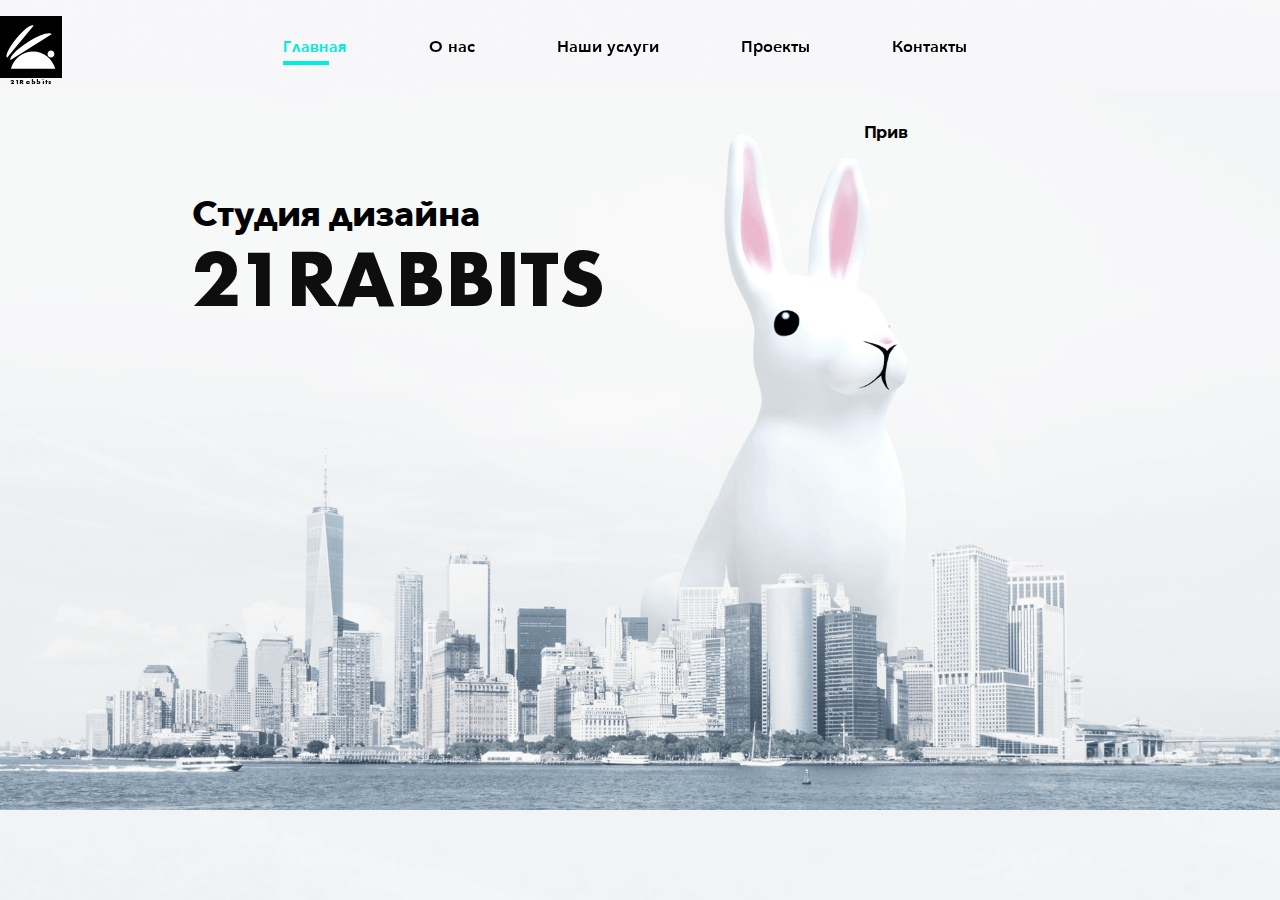
==== commit 05d53741: "gara" ====
--- a/index.html
+++ b/index.html
@@ -21,13 +21,12 @@
       <button type="button" class="navbar-toggle" data-toggle="collapse" data-target="#bs-example-navbar-collapse-1">
             <span id="up_panel" class="icon-bar"></span>
             <span id="down_panel" class="icon-bar"></span>
-      </button>
-      <span class="mobile_menu_page">Наши услуги</span>
+      </button>      
       <a class="navbar-brand" href="index.html">
         <img class="black_white_logo" src="img/logo.svg" alt="21Rabbits">
          <img class="white_black_logo" src="img/logo_moble.png" alt="21Rabbits"><span>21Rabbits</span>
       </a> 
-    <div class="collapse navbar-collapse" id="bs-example-navbar-collapse-1">
+    <div class="collapse navbar-collapse main_page_navigation" id="bs-example-navbar-collapse-1">
       <ul class="nav navbar-nav">
             <li class="menus">
               <a class="first_point active_page" href="index.html">Главная</a>
--- a/css/style.min.css
+++ b/css/style.min.css
@@ -1293,12 +1293,6 @@
 }
 
 
-
-@media screen and (max-width: 768px) and (orientation:portrait) {
-
-}
-
-
 /*project*/
 
 p.close_full_slider,
--- a/css/responsive.css
+++ b/css/responsive.css
@@ -1225,13 +1225,9 @@
 margin-right: 0;
 position: relative;
 }
-
-
 .nav.navbar-nav > li > .first_point{
 margin-top: 6.5rem;
 }
-
-
 .nav.navbar-nav > li > a.active_page:after {
 content: '';
 display: inline-block;
@@ -1265,8 +1261,15 @@
 height: auto;
 position: relative;
 z-index: 89;
-background-color: #f8f8f8;
-}
+background-color: #fff;
+}
+
+
+.main_page_navigation>ul.nav.navbar-nav{
+	background-color: transparent;
+}
+
+
 .navbar-collapse {
 	min-width: 100vw;
 	margin:auto;
@@ -2295,16 +2298,27 @@
 
 
 @media screen and (max-width: 300px) {
-
-html, body{
-	min-height: 768px;
-	overflow: visible;
-	min-width: 300px;
-}
-
-	
-html{
-overflow-x: visible;
+button.navbar-toggle{
+display: block!important;
+}
+.navbar.navbar-default {
+    max-width: 220px;
+    margin-left: 0;    
+}
+html, body, .wrapper
+{
+	min-height: 35.5rem;
+	overflow-x: visible;
+	overflow-y: visible;
+	min-width: 23.4375rem;
+}
+.wrapper#main_page {
+	min-height: 50.75rem;
+}
+#main_page {
+    background-image: url('../img/main768.jpg');
+    background-size: cover;
+    background-position: bottom center;
 }
 img.black_white_logo{
 height: 2.4375rem;
@@ -2315,7 +2329,6 @@
 font-family:"Avenir-Heavy";	
 font-size: 1rem;
 }
-
 .footer p.studio,
 .footer p.copywrite{
 font-size: 0.375rem;
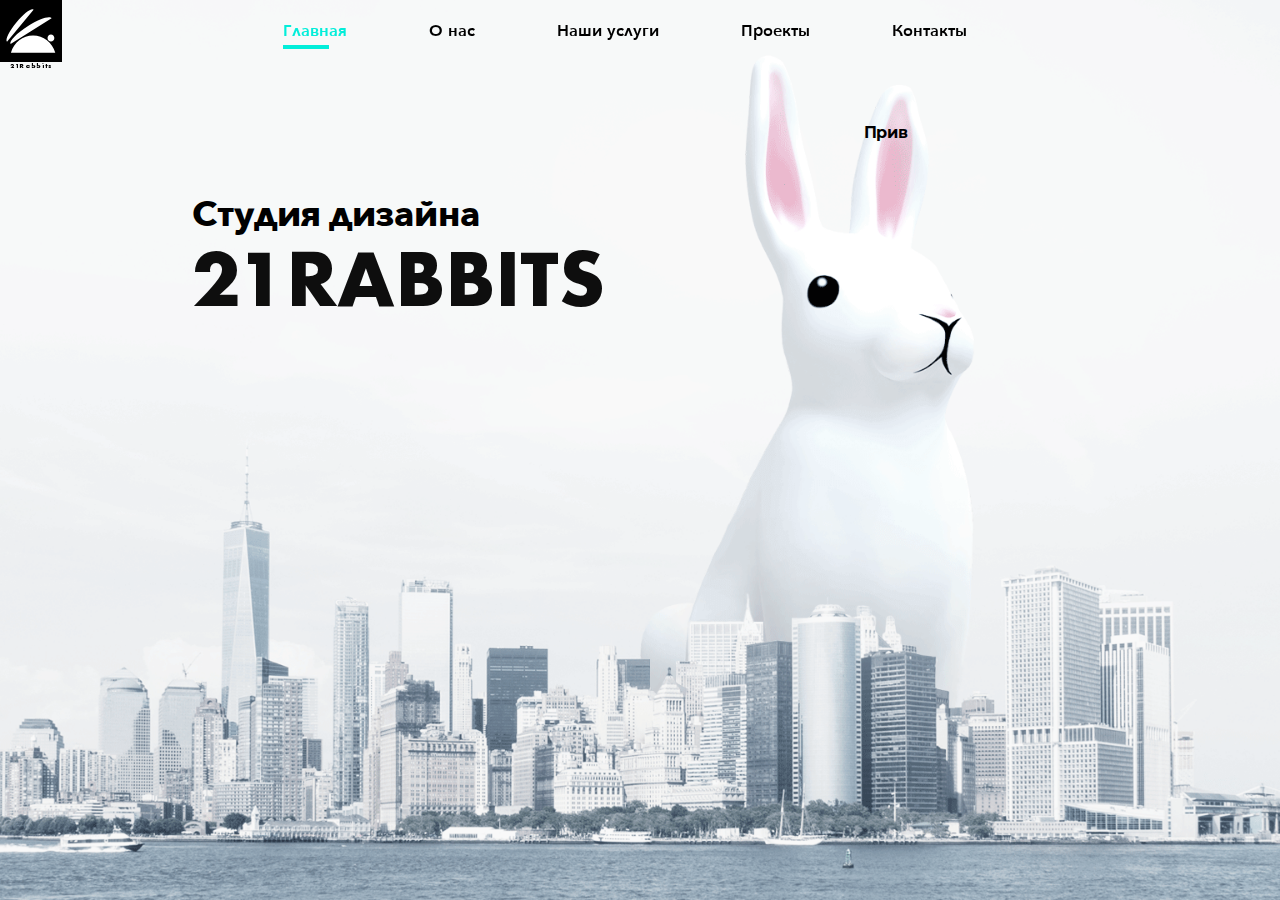
==== commit 8f4493b1: "fix extra small" ====
--- a/index.html
+++ b/index.html
@@ -49,39 +49,6 @@
     </nav>
   </div>
 </header>
-
-
-
-
-<!-- <header id="header" class="main_page">
-  <div class="container">
-    <nav id="main_page_nav" class="navbar navbar-default navbar-fixed-top">   
-      <button type="button" class="navbar-toggle" data-toggle="collapse" data-target="#bs-example-navbar-collapse-1">
-            <span id="up_panel" class="icon-bar"></span>
-            <span id="down_panel" class="icon-bar"></span>
-      </button>
-      <a class="navbar-brand" href="index.html">
-        <img class="black_white_logo" src="img/logo.svg">
-         <img class="white_black_logo" src="img/logo_moble.png"><span>21Rabbits</span></a> 
-    </div>
-    <div class="collapse navbar-collapse" id="bs-example-navbar-collapse-1">
-      <ul class="nav navbar-nav transparent_menu">
-        <li><a class="first_point active_page" href="index.html">Главная</a>
-          <span class="underlined_menu main_page"></span>
-            </li> 
-            <li><a href="about.html">О нас</a>              
-            </li>                
-            <li><a href="service.html">Наши услуги</a>
-            </li>                 
-            <li><a href="projects.html">Проекты</a>              
-            </li>                 
-            <li><a href="contacts.html">Контакты</a>             
-            </li>      
-      </ul>
-    </div>
-    </nav>
-  </div>
-</header> -->
 <div class="wrapper" id="main_page">  
 <div class="container">
   <div class="col-md-12">
--- a/css/style.min.css
+++ b/css/style.min.css
@@ -212,6 +212,7 @@
 .navbar.navbar-default{
 max-width: 120rem;
 margin: auto;	
+
 }
 
 .logo_vertical_cover_desktop{
@@ -386,7 +387,6 @@
 }
 header.main_page{
 background-color:transparent;
-padding-top: 1rem;
 }
 
 #project_page header{
@@ -410,7 +410,7 @@
 color: #000;
 text-transform: uppercase;
 }
-#main_page{
+.wrapper#main_page{
 padding: 0;
 width: 100vw;
 height: 100vh;
@@ -2225,4 +2225,8 @@
 overflow: hidden;
 position: relative;
 z-index: 22;
-}+}
+
+
+
+
--- a/css/responsive.css
+++ b/css/responsive.css
@@ -2,11 +2,9 @@
 img.projects_slides{
 max-width: 28.6875rem;
 }
-
 .nav.navbar-nav > li > a {
 padding-top: 1.25rem; 
 }
-
 .project_logo_cover_desktop{
 font-size: 4rem;	
 }
@@ -32,15 +30,12 @@
 padding-bottom: 0;
 color: #000;
 }
-
 ul.nav.navbar-nav{
 margin-left: 0;
 margin-right: 0;
 margin:auto;
-width: 100%;
-}
-
-
+/*width: 100%;*/
+}
 span.underlined_menu.main_page{
 width: 33%;
 }
@@ -53,30 +48,22 @@
 span.underlined_menu.contacts_page{
 width: 21%;
 }
-
 span.underlined_menu.service_page{
 width: 47%;	
 }
-
 .footer p.studio,
 .footer p.copywrite{
 font-size: 0.875rem;
 }
-
 #main_page{
 background-size:contain;
 }
 header{
-
 padding-bottom: 1rem;
-
-}
-
+}
 #project_page header{
 min-height: auto;
 }
-
-
 h1.header__activity{
 margin-top: 7.625rem;
 font-size: 2.25rem;
@@ -86,7 +73,6 @@
 font-size: 4.5rem;
 line-height: 4.875rem;
 }
-
 .chat_box{
 top: 7.625rem;	
 right: 3%;
@@ -177,7 +163,6 @@
 }
 a.list-group-item {
 font-size: 2.25rem;
-/*line-height: 4.0625rem;*/
 }
 p.sub_text {
 font-family: 'Montserrat-Light';
@@ -240,12 +225,10 @@
 margin-top: 5.3125rem;
 margin-left: 2rem;
 }
-
 .project_short_description.river_short_desc{
 max-width: 29.375rem;
 padding-bottom: 7.375rem;
 }
-
 .river_logo{
 top: 6.8125rem;
 }
@@ -301,7 +284,6 @@
 margin-top: 15%;
 max-width: 35.75rem;
 }
-
 #carousel_management.desktop_management {
 min-height: 10rem;
 width: 84%;
@@ -382,13 +364,11 @@
 max-width: 68.1875rem;
 width:100%;
 }
-
 img.green_main_page_img.third_block_third_item {
 margin-right: 3.875rem;
 max-width: 68.1875rem;
 width:100%;
 }
-
 img.green_fifth_block_grid2{
 display: block;
 position: absolute;
@@ -448,7 +428,6 @@
 max-width: 77.625rem;
 margin:auto;
 }
-
 img.green_fourth_block {
 right: 0;
 max-height: 8.9375rem;
@@ -502,8 +481,6 @@
 top: 6.125rem;
 }
 }
-
-
 @media screen and (max-width: 1400px) { 
 .chat_box{
 right: 2rem;
@@ -520,27 +497,18 @@
 line-height: 14rem;
 }
 }
-
-
-
-
 @media screen and (max-width: 1300px) { 
 img.projects_slides{
 max-width: 26rem;
 }
-
 .text_logo_green{
 font-size: 11.3rem;
 }
-
 .container-fluid.logos {
 min-height: 150px;
 margin-bottom: 1rem;
 }
-
-}
-
-
+}
 @media screen and (max-width: 1200px) { 
 .marked_text{
 font-size: 12rem;
@@ -550,13 +518,10 @@
 }
 }
 
-
-
 @media screen and (max-width: 1024px) { 
 img.projects_slides{
 max-width: 23.75rem;
 }
-
 img.black_white_logo{
 height: 2.9375rem;
 width: 2.9375rem;
@@ -567,26 +532,19 @@
 .project_logo_cover_desktop {
 font-size: 3rem;
 }
-
 .footer p.studio, .footer p.copywrite {
 font-size: 0.75rem;
 }
-
 .nav.navbar-nav > li > a {  
 font-size: 0.875rem;
 margin-right: 1.1875rem;
 }
-
-
 span.underlined_menu.main_page {
 width: 48%;
 }
-
 span.underlined_menu.contacts_page {
 width: 44%;
 }
-
-
 #main_page{
 background-image: url('../img/main1024.jpg');
 background-position: bottom center;
@@ -595,7 +553,6 @@
 padding-top: 1.0625rem; 
 padding-bottom: 2.3125rem;  
 }
-
 h1.header__activity{
 font-size: 1.875rem;
 line-height: 2.5625rem;
@@ -606,24 +563,20 @@
 font-size: 3.75rem;
 line-height: 4.875rem;
 }
-
 .chat_box {
 top: 13.625rem; 
 right: 1%;
 }
-
 .rabbit_message {
 color: #000;
 font-size: 0.75rem;
 line-height: 1.125rem;
 }
-
 .chat_box_content {
 position: relative;
 width: 14.3125rem;
 height: 2.5rem;
 }
-
 .team_block{
 height: 24.625rem;  
 } 
@@ -633,7 +586,6 @@
 max-width: 18.25rem;
 margin-bottom: 1rem;
 }
-
 .team_description.right_position{
 max-width: 19.875rem;
 }
@@ -665,7 +617,6 @@
 max-width: 43.875rem;
 }
 .logo_bg_about {
-/*top: -14rem;*/
 width: 95vw;
 }
 span.underlined_menu.about_page {
@@ -676,19 +627,13 @@
 margin-left: 4vw;
 line-height: 3.4375rem;
 }
-
-
 .schema_block {
 height: 27rem;
 }
-
-
 a.list-group-item{
 margin-bottom: 0;
 line-height: 3rem;
 }
-
-
 .service_container_content {
 padding-left: 11.8%;
 padding-top: 3.75rem;
@@ -726,7 +671,6 @@
 width: 60%;
 float: none;
 }
-
 hr.order_button_lines.left_line.service_sends{
 margin-left: 0;
 min-width: 6.75rem;
@@ -737,7 +681,6 @@
 }
 .stage.second_stage{
 margin-top: 2.1875rem;
-
 }
 .stage.six_stage{
 margin-right: 2.9vw;
@@ -748,27 +691,20 @@
 .stage.seven_stage{
 margin-top: 1.6875rem; 
 }
-
 #send_order {
 margin-top: 0;
 }
-
 hr.order_button_lines.right_line {
 margin-top: 1rem;
 margin-right: 0;
 }
-
 hr.order_button_lines.left_line {
 margin-top: 1rem;
 margin-left: 0;
 }
-
-
 .wrapper {
 min-height: calc(100vh - 4.6875rem);	
-
-}
-
+}
 .footer_block {
 height: 4.6875rem;
 }
@@ -777,7 +713,6 @@
 width: 4.1875rem;
 margin-top: 0.4375rem;
 }
-
 input:focus::-webkit-input-placeholder {
 font-size: 1rem;
 } 
@@ -790,8 +725,6 @@
 input:focus:-ms-input-placeholder {
 font-size: 1rem;
 }
-
-
 .contacts_form {
 padding-top: 3.6875rem;
 padding-bottom: 5.5625rem;
@@ -809,7 +742,6 @@
 display: inline-block;
 width: 2.25rem;
 }
-
 .river_first_block {   
 padding-top: 4.125rem;    
 }
@@ -839,7 +771,6 @@
 line-height: 1.25rem; 
 max-width: 17rem;
 }
-
 .slider_content_part.slider_content_part_bigger{
 width: 90.8%; 
 max-width: 58.125rem;
@@ -851,7 +782,6 @@
 img.pure_logo{
 max-height:19.5625rem;	
 }
-
 .pure_fifth_block_text {
 font-size: 0.875rem;
 line-height: 1.25rem;
@@ -859,7 +789,6 @@
 margin-top: 2.6875rem;
 margin-bottom: 3.3125rem;
 }
-
 img.pure_six_block_flower {
 top: -9.6875rem;
 max-width: 14.75rem;
@@ -867,18 +796,15 @@
 .pure_six_block {
 margin-bottom: 3.5625rem;
 }
-
 img.pure_six_block_ball {
 bottom: -2.875rem;
 max-width: 11.75rem;
 }
-
 .pure_eight_block{
 background: url("../img/pure/eight_left_leaf.png") left /160px no-repeat,
 url("../img/pure/eight_leaf_right.png") right /160px no-repeat; 
 margin-bottom: 2rem;
 }
-
 .fluger_first_block {
 height: 24.25rem;
 padding-top: 3.1875rem;    
@@ -934,19 +860,16 @@
 max-width: 28.5rem;
 margin-left: 10rem;
 }
-
 .green_block_squares {
 width: 100%;
 max-width: 44.375rem;
 left: 0rem;
 }
-
 img.green_main_page_img.third_block_first_item {
 max-width: 58.1875rem;
 width: 100%;
 margin-left: 2.9375rem;
 }
-
 .green_main_page_img.third_block_second_item {
 margin-left: 2.9375rem;
 max-width: 51.0625rem;
@@ -957,7 +880,6 @@
 max-width: 35.75rem;
 top: 49%;
 }
-
 .pale_green_first_leaf {
 right: 1rem;
 top: 52%;
@@ -966,35 +888,25 @@
 .pale_green_third_leaf {
 max-height: 9.5rem;
 }
-
 .pale_green_second_leaf {
 right: 10%;
 top: 94%;
 max-height: 5.375rem;
 }
-
 .container.order_block.slider_down_container{
 width: 100vw;
 }
-
 hr.carousel_full_line.order_button_lines.right_line,
 hr.carousel_full_line.order_button_lines.left_line
 {
 min-width: 10rem;
 }
-
 .green_fifth_block{
 margin-bottom: 6.9375rem;
 }
-
 #carousel_management.desktop_management {
 min-height: 7.0625rem;
 }
-
-
-
-
-
 img.green_main_page_img.third_block_third_item {
 margin-right: 2.875rem;
 margin-top: 3.3125rem;
@@ -1005,15 +917,11 @@
 top: 29.5%;
 width: 11.9375rem;
 }
-
-
-
 p.green_four_text, .white_half_text {
 font-size: 0.875rem;
 line-height: 1.25rem;
 width: 23.25rem;
 }
-
 .white_half {
 width: 100%;
 }
@@ -1023,102 +931,31 @@
 img.green_fourth_block {
 max-height: 6.6875rem;
 }
-
 p.green_four_text {
 font-size: 0.875rem;
 line-height: 1.25rem;
-
-}
-
+}
 p.green_four_text.left {
 max-width: 22rem;
 width: 90%;
 }
-
 p.green_four_text.right {
 max-width: 18.4375rem;
 width: 90%;
 }
-
 img.green_fifth_block_bg {
 width: 90%;
 max-width: 59.75rem;
-
 }
 
 img.green_fifth_block_grid2 {
 width: 5.6875rem;
 }
-
 .multi-item-carousel> div.carousel-inner {
 margin-top: 4rem;
 min-height: 16rem;
 }
-
-
-}
-
-
-/*@media screen and (max-width: 1024px) and (orientation:portrait) { 
-#main_page{
-background-image: url('../img/main1024.jpg');
-background-size: cover;
-background-position:center;
-}
-
- .navbar-collapse {
-    width: auto;
-    border-top: 0;
-    -webkit-box-shadow: none;
-            box-shadow: none;
-  }
-  .navbar-collapse.collapse {
-    display: block !important;
-    height: auto !important;
-    padding-bottom: 0;
-    overflow: visible !important;
-  }
-  .navbar-collapse.in {
-    overflow-y: visible;
-  }
-  .navbar-fixed-top .navbar-collapse,
-  .navbar-static-top .navbar-collapse,
-  .navbar-fixed-bottom .navbar-collapse {
-    padding-left: 0;
-    padding-right: 0;
-  }
-
-
-  .navbar-toggle {
-    display: block;
-  }
-
-  ul.nav.navbar-nav{
-    display: none;
-  }
-
-  .navbar-collapse{
-    display: none;
-  }
-
-  .collapse.in {
-  display: block;
-}
-
-.collapse.in> ul.nav.navbar-nav{
-    display: block;
-  }
-
-
-
-}
-*/
-
-
-
-
-
-
+}
 @media screen and (max-width: 992px) { 
 img.projects_slides{
 max-width: 17rem;
@@ -1126,29 +963,20 @@
 .project_logo_cover_desktop {
 font-size: 2rem;
 }
-
 .chat_box {
 right: 0; 
 top: 17.625rem; 
-
-}
-
+}
 #main_page{
-background-image: url('../img/main1918.jpg');
-background-position : top left;
+background-image: url('../img/main1024.jpg');
+background-position : center;
 background-size: cover;
 }
-
-
-
 h1.header__activity {
 font-size: 1.875rem;
 line-height: 2.5625rem;
 margin-left: 4rem;
-
-}	
-
-
+}
 .slogan.slogan_left {
 padding-top: 19%;
 }
@@ -1162,7 +990,6 @@
 margin-left: 0;
 margin-right: 0;
 }
-
 .information_block{
 width: 90%;	
 }
@@ -1171,35 +998,32 @@
 margin-right: -2rem;
 margin-left: -2rem;
 line-height: 9rem;
-}
-	
+}	
 .col-md-4.col-xs-3.service_lines{
 width: 15%
 }
-
 .col-md-4.col-xs-5.service_sends{
 width: 70%;
 }
 }
-
-
-
-
 @media screen and (max-width: 767px) { 
-
+header.main_page {
+padding-top: 0;
+}
+
+
+
+
+.navbar {
+position: relative;
+min-height: auto;   
+}
 #project_page{
 overflow: visible;
 }
-
-
 #mobile_cover_footer{
 display: none;
 }
-/*.navbar.navbar-default.navbar-fixed-top{
-height: 3.5rem;
-min-height: auto;
-}*/
-
 .navbar-brand {
 float: left;
 width: auto;
@@ -1215,19 +1039,14 @@
 width: 2.1875rem;
 margin-top: 0.5625rem;
 margin-left: 1.125rem;
+
 }
 .nav.navbar-nav > li{
 display: block;
 }
-.nav.navbar-nav > li > a{
-font-size: 1.3rem;
-margin-top: 4rem;
-margin-right: 0;
-position: relative;
-}
-.nav.navbar-nav > li > .first_point{
-margin-top: 6.5rem;
-}
+
+
+
 .nav.navbar-nav > li > a.active_page:after {
 content: '';
 display: inline-block;
@@ -1257,24 +1076,20 @@
 }
 .nav.navbar-nav{	
 min-height: 100vh;
-min-width: 100vw;
 height: auto;
 position: relative;
 z-index: 89;
 background-color: #fff;
-}
-
-
+/*padding-bottom: 2rem;*/
+}
 .main_page_navigation>ul.nav.navbar-nav{
-	background-color: transparent;
-}
-
-
+background-color: transparent;
+}
 .navbar-collapse {
-	min-width: 100vw;
-	margin:auto;
-	padding-right: 0;
-	padding-left: 0;
+min-width: 100vw;
+margin:auto;
+padding-right: 0;
+padding-left: 0;
 }
 ul.navbar-nav.transparent_menu{
 background-color: transparent;!important;	
@@ -1307,9 +1122,6 @@
 }
 .chat_box{
 display: none;
-}
-h1.header__activity {
-margin-left: 0;
 }
 
 #first_page_body{
@@ -1382,9 +1194,6 @@
 padding-top: 0;
 padding-bottom: 0;
 }
-/*.navbar.navbar-default.navbar-fixed-top.photo_bg{
-background-color: transparent;
-}*/
 .slogan.slogan_left {
 padding-top: 20%;
 }
@@ -1395,13 +1204,10 @@
 text-align: right;   
 margin-left: 0;
 }
-
 .col-md-12.team_description_block{
 width: 100vw;
 }
-
 img.logo_bg_about{
-/*width: 100vw;*/
 max-height: 160px;
 left: 0;
 }
@@ -1428,7 +1234,6 @@
 hr.order_button_lines{
 width: 80%;
 }
-
 #mobile_service_slider,
 .footer.footer_mobile{
 display: block;
@@ -1673,11 +1478,9 @@
 max-height:17.3125rem;
 top: -3rem;
 }
-
 .pure_seven_block {
 margin-bottom: 1.75rem;
 }
-
 .pure_eight_block{
 position: relative;
 background: url("../img/pure/eight_left_leaf.png") left /40px no-repeat,
@@ -1692,8 +1495,6 @@
 .col-md-4.col-xs-5.service_sends{
 width: 100%;
 }
-
-
 .service_form_block{
 min-height: 3rem;
 margin-bottom: 3rem;
@@ -1718,7 +1519,6 @@
 z-index: 16;
 width: 100%;
 }
-
 .project_short_description {
 margin-top: 0;
 width: 100%;
@@ -1739,7 +1539,6 @@
 .project_logo {
 font-size: 2.25rem;
 }
-
 .project_logo.green_case_logo {
 font-size: 2.25rem;
 line-height: 2.25rem;
@@ -1747,19 +1546,15 @@
 margin-left: -2rem;
 margin-top: 4rem;
 }
-
 .logo_vertical.green_case_vertical {
 margin-left: -1rem;
 }
-
 .green_fifth_block {
 position: relative;
 min-height: auto;
 margin-bottom: 2rem;
 margin-top: 2rem;
 }
-
-
 .fluger_first_block {
 height: auto;
 padding-top: 0;    
@@ -1869,7 +1664,6 @@
 border-radius: 50%;
 border: 0.0625rem solid #d5d5d5;
 }
-
 .green_first_block {   
 padding-top: 0; 
 height: auto;   
@@ -2019,13 +1813,11 @@
 }
 .project_short_description.green_short_description {
 width: 96%;
-
 }
 .green_logo {
 left: -4rem;
 top: -3rem;
 }
-
 .logo_vertical.green_case_vertical {
 margin-left: -3rem;
 }
@@ -2085,13 +1877,35 @@
 line-height: 1.875rem;
 margin-bottom: 0.8125rem;
 }
-}
-
-
+img.white_black_logo {
+position: absolute;
+top: 0.1625rem;
+left: 0.125rem;
+z-index: 105;
+}
+}
 @media screen and (max-width: 767px) and (orientation: portrait) { 
 .footer p.studio,
 .footer p.copywrite{
 font-size: 0.375rem;
+}
+
+.nav.navbar-nav > li > a{
+font-size: 1.5rem;
+line-height:2.0625rem;
+margin-bottom: 3.5rem;
+margin-right: 0;
+position: relative;
+}
+
+.nav.navbar-nav > li > a.first_point{
+margin-top: 3.5rem;
+}
+
+
+
+#project_page header{
+background-color: #f8f8f8;
 }
 
 
@@ -2120,6 +1934,15 @@
 left: 0;
 }
 
+.collapse.in {
+  padding-bottom: 2rem;
+  
+}
+
+.nav.navbar-nav{	
+min-height: 2rem;
+height: auto;
+}
 
 
 br.breaks{
@@ -2131,19 +1954,15 @@
 .footer p.studio{
 margin-left: 0.2rem;
 }
-
-#main_page{
+.wrapper#main_page{
 background-image: url('../img/main768.jpg');
 background-size: cover;
 background-position:center;
 }
-
 #first_page_body{
 background-image: none;
 background-color: #fff;
 }
-
-
 h1.header__activity{
 font-size: 3rem;
 text-align: left;
@@ -2158,12 +1977,12 @@
 margin-top: 0;
 top: 15rem;
 min-width: 28.75rem;
-left: -10rem;
+right: 0rem;
 display: block;
 }
 h1.header__activity span{
 color: #d8d8d8;	
-font-size: 90px;
+font-size: 5.625rem;
 }
 .col-md-6.col-xs-6.divided_input,
 .col-md-6.col-xs-6.divided_block{
@@ -2173,12 +1992,11 @@
 .wrapper.page_contacts{
 background-size: contain;
 }
-
 .text_logo_green{
 font-size: 3.125rem;
 }
 .slogan.slogan_left {
-padding-top: 43%;
+padding-top: 0;
 }
 .container.river_first_block,
 .container.fluger_first_block,
@@ -2193,7 +2011,6 @@
 top: 2rem;
 left: 0;
 }
-
 p.preview_text{
 font-size: 0.5rem; 
 }
@@ -2203,30 +2020,108 @@
 min-width: 2.0625rem;
 }
 
-
-}
-
-
-
-@media screen and (max-width: 768px) and (orientation:landscape) { 
-
-ul.nav.navbar-nav {
-display: none;
-}
-
-
+#page_about>header{
+background-color: transparent;
+}
+
+
+
+}
+@media screen and (max-width: 767px) and (orientation:landscape) { 
+.navbar-collapse.collapse {
+display: block !important;
+height: auto !important;
+padding-bottom: 0;
+overflow: visible !important;
+}
+button.navbar-toggle{
+display: none;
+}
+.navbar-header {
+float: left;
+}
+.navbar-brand span{
+font-weight: normal;
+}
+.nav.navbar-nav {
+border: none;  
+position: relative;
+z-index: 101;
+}
+.nav.navbar-nav > li > a {  
+font-size: 0.875rem;
+line-height: 1rem;
+margin-right: 1.1875rem;
+padding-top: 0;
+margin-top: 1rem;
+}
+.nav.navbar-nav > li > a.active_page:after,
+.nav.navbar-nav > li > a.active_page:before
+{
+display: none;
+}
+.nav.navbar-nav > li > a:hover{
+opacity: 0.5;  
+}
+.nav.navbar-nav > li:last-child>a{
+padding-right: 0!important
+}
+.nav.navbar-nav > li > a.active_page{
+color: #02eeda!important;
+}
+span.underlined_menu{
+display: block;
+height: 0.125rem;
+background-color: #02eeda;
+margin-top: 0.2rem;
+}
+span.underlined_menu{
+display: block;
+height: 0.25rem;
+width: 36%;
+}
+span.underlined_menu.main_page{
+width: 26%;	
+}
+span.underlined_menu.about_page{
+width: 29%;	
+}
+span.underlined_menu.contacts_page{
+width: 23%;	
+}
+span.underlined_menu.project_page{
+width: 23%;	
+}
+.nav.navbar-nav{	
+min-height: 60px;
+max-height: 30px;
+height: auto;
+position: relative;
+background-color: #fff;
+width: 100%;
+}
+.nav.navbar-nav li {
+float: none;
+display: inline-block;
+}
+span.mobile_menu_page{
+display: none;
+}
+#main_page {   
+background-position: center;    
+}
 img.green_main_page_img.third_block_first_item,
 img.green_main_page_img.third_block_second_item,
 img.green_main_page_img.third_block_third_item {
-width: 91.5vw;
+min-width: 91.5vw;
 max-width: auto;
 }
 img.green_fourth_block_bg {
-width: 91.5vw;
+min-width: 91.5vw;
 max-width: auto;
 }
 img.green_fifth_block_bg {
-width: 91.5vw;
+min-width: 91.5vw;
 max-width: auto;
 }
 hr.carousel_full_line.order_button_lines.right_line,
@@ -2234,16 +2129,11 @@
 min-width: 8rem;
 }
 #main_page{
-background-position:contain;
-}
-#first_page_body{
-overflow-y: hidden;	
-background-image: url("../img/gradient.png");
+background-image: url("../img/main768.jpg");
+background-repeat: no-repeat;
 background-size: cover;
-background-repeat: repeat;
-background-position: center;
-}
-
+background-position: center center;
+}
 #main_menu_mobile>ul.nav.navbar-nav > li > a 
 {
 font-size: 1rem;
@@ -2255,75 +2145,60 @@
 h1.header__activity {
 margin-top: 4rem;
 font-size: 1.3rem;
-}
-
+margin-left: 1rem;
+}
 h1.header__activity span {
 font-size: 2.9rem;
 line-height: 3.1rem;
 }
 }
-
 @media screen and (max-width: 375px){
 #carousel_management.desktop_management {
 width: 96%;   
 }
 }
-
-
 @media screen and (max-width: 380px) { 
 p.preview_text{
 font-size: 0.5rem; 
 }
-}
-
-
-
-
-@media screen and (max-width: 350px) { 
-#main_page{
-background-image: url('../img/main768.jpg');
+
+}
+@media screen and (max-width: 321px) {
+body, html,.wrapper{
+overflow-x: visible;
+overflow-y: visible;
+min-width: 20rem;
+min-height: 35.5rem;
+}
+.wrapper#main_page {
+background-image: url('../img/main_xs.jpg');	
+background-repeat: no-repeat;
 background-size: cover;
-}
-
-
-
-img.white_black_logo {
-position: absolute;
-top: 0.1625rem;
-left: 0.125rem;
-}
-}
-
-
-
-
-@media screen and (max-width: 300px) {
+background-position: center center;
+min-width: 20rem;
+min-height: 35.5rem;
+}
 button.navbar-toggle{
 display: block!important;
 }
-.navbar.navbar-default {
-    max-width: 220px;
-    margin-left: 0;    
-}
-html, body, .wrapper
-{
-	min-height: 35.5rem;
-	overflow-x: visible;
-	overflow-y: visible;
-	min-width: 23.4375rem;
-}
-.wrapper#main_page {
-	min-height: 50.75rem;
-}
-#main_page {
-    background-image: url('../img/main768.jpg');
-    background-size: cover;
-    background-position: bottom center;
+
+
+.nav.navbar-nav > li > a {
+    margin-bottom: 2.5rem;
+}
+h1.header__activity{
+top: 12rem;
+left: -12.5rem;
+display: block;
+}
+h1.header__activity span{
+font-size: 5rem;
 }
 img.black_white_logo{
 height: 2.4375rem;
 width: 2.4375rem;
 margin-left: 1rem;
+
 }
 .mobile_menu_page{
 font-family:"Avenir-Heavy";	
@@ -2333,9 +2208,9 @@
 .footer p.copywrite{
 font-size: 0.375rem;
 }
-
 .team_block{
-height: 17.9375rem;  
+height: 17.9375rem;
+box-sizing: border-box; 
 } 
 .text_logo_green{
 font-size: 3.125rem;
@@ -2344,9 +2219,7 @@
 .text_logo_green {
 font-size: 3rem;
 letter-spacing: 0.1rem;
-
-}
-
+}
 #carousel_management.desktop_management {
 width: 97%;
 margin: auto;
@@ -2354,7 +2227,6 @@
 .button_full_slider {
 font-size: 1rem;
 }
-
 .white_block_mobile{
 background-image: none;
 }
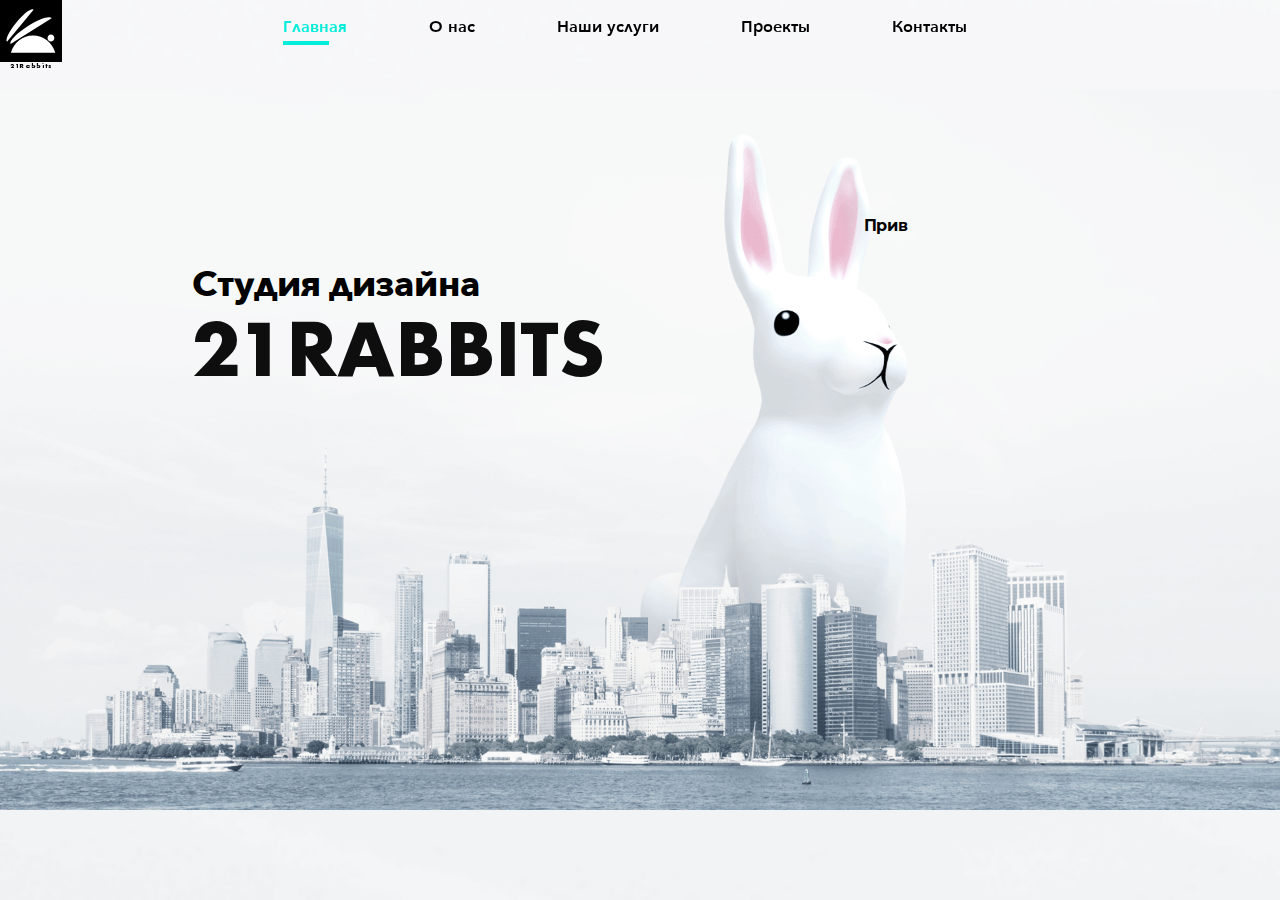
==== commit d67c1fb1: "final" ====
--- a/index.html
+++ b/index.html
@@ -27,7 +27,7 @@
          <img class="white_black_logo" src="img/logo_moble.png" alt="21Rabbits"><span>21Rabbits</span>
       </a> 
     <div class="collapse navbar-collapse main_page_navigation" id="bs-example-navbar-collapse-1">
-      <ul class="nav navbar-nav">
+      <ul id="transparent_nav" class="nav navbar-nav">
             <li class="menus">
               <a class="first_point active_page" href="index.html">Главная</a>
               <span class="underlined_menu main_page"></span>
--- a/css/style.min.css
+++ b/css/style.min.css
@@ -191,9 +191,8 @@
 -webkit-transform: scale(0.9);
 transform: scale(0.9);	
 }
-
 div.project_slider{
-margin-top: 10%;
+margin-top: 1%;
 }
 div.item.active {
 display: block;
@@ -212,9 +211,8 @@
 .navbar.navbar-default{
 max-width: 120rem;
 margin: auto;	
-
-}
-
+padding-bottom: 3.0625rem;
+}
 .logo_vertical_cover_desktop{
 font-family: 'Avenir-Heavy';
 font-size: 1.25rem;
@@ -230,7 +228,6 @@
 width: 5.375rem;
 }
 #desktop_covers_manage{
-/*margin-top:  3.4375rem;*/ 
 padding-bottom: 1rem;
 width: 82.3%;
 }
@@ -242,9 +239,6 @@
 position: relative;
 z-index: 101;
 }
-/*.navbar-nav {
-margin: 2.0625rem -15px 0 -15px;
-}*/
 .nav.navbar-nav > li > a {
 font-family: 'Avenir-Heavy';
 font-size: 1.5rem;
@@ -256,12 +250,12 @@
 cursor: pointer;
 transition: all 300ms ease-out;
 }
-
+.main_page_navigation > .nav.navbar-nav > li > a{
+padding-top: 1rem;	
+}
 ul.nav.navbar-nav{
 margin-left: 5.375rem;
 }
-
-
 .nav.navbar-nav > li > a:hover{
 opacity: 0.5;  
 }
@@ -282,26 +276,18 @@
 height: 0.25rem;
 width: 36%;
 }
-
 span.underlined_menu.main_page{
 width: 26%;	
 }
-
 span.underlined_menu.about_page{
 width: 29%;	
 }
-
 span.underlined_menu.contacts_page{
 width: 23%;	
 }
-
-
 span.underlined_menu.project_page{
 width: 23%;	
 }
-
-
-
 .nav.navbar-nav {
 float: none;
 text-align: center;
@@ -313,9 +299,6 @@
 span.mobile_menu_page{
 display: none;
 }
-/*.navbar.navbar-default.navbar-fixed-top{
-min-height: 96px;
-}*/
 .footer{
 background-color: #2f3b44;
 max-height: 8.125rem;
@@ -370,10 +353,8 @@
 border-color: #02eeda;
 }
 .nav.navbar-nav > li > a {
-
 padding-top: 2.0625rem; 
 }
-
 header{
 background-color: #fff;
 position: fixed;
@@ -381,22 +362,18 @@
 left: 0;
 top: 0;
 z-index: 99;
-
 max-width: 120rem;
 margin: auto; 
 }
 header.main_page{
 background-color:transparent;
 }
-
 #project_page header{
 background-color: #fff;
-/*min-height: 9.1875rem;*/
 }
 h1.header__activity{
 font-family: 'Avenir-Next-Bold';  
-/*margin-top: 27vh;*/
-margin-top: 11.125rem;
+margin-top: 18vh;
 font-size: 3rem;
 text-align: left;
 margin-left: 10vw;
@@ -433,8 +410,8 @@
 }
 .chat_box{
 position: absolute;
-right: 8.375rem;
-top: 11.125rem;
+right: 9.375rem;
+top: 21.125rem;
 }
 .chat_box_content{
 position: relative;
@@ -458,13 +435,9 @@
 box-sizing: border-box;
 z-index: 2;
 }
-
 .wrapper#main_page{
 min-height: 100vh;
 }
-
-
-
 #mobile_service_slider{
 min-height: 100%;
 position: relative;
@@ -476,14 +449,22 @@
 }
 /*//about us*/
 .team_block{
-background-image: url('../img/about_team.jpg');
-background-position : bottom center;
-background-repeat: no-repeat;
-background-size: cover;
-height: 46.1875rem;
-z-index: 7;
-position: relative;
-}
+position: relative;
+}
+
+.command_block{
+	display: block;
+	position: relative;
+	z-index: 5;
+	width: 100%;
+	margin:auto;
+}
+
+.command_block_mobile{
+	display: none;
+}
+
+
 .white_container{
 width: 100%;
 margin:auto;
@@ -511,10 +492,6 @@
 left: 0;
 bottom: 0;
 margin:auto;
-/*background-image: url('../img/about_grey_bg.png');   
-background-size: contain;
-background-position: bottom 41% left;
-background-repeat: no-repeat;*/
 z-index: 9;
 }
 .about_content_block{
@@ -523,6 +500,13 @@
 z-index: 9;
 width: 75.7%;
 margin: auto;  
+}
+.slogan_container{
+	position: absolute;	
+	top:56%;
+	right: 0;
+	left: 0;
+	z-index: 7;
 }
 .slogan{
 font-family: 'Avenir-Next-Bold';
@@ -535,7 +519,6 @@
 margin-bottom: 0; 
 }
 .slogan.slogan_left{
-padding-top: 35.7%;
 line-height: 3.875rem;
 }
 .slogan.slogan_right{
@@ -611,27 +594,19 @@
 position: relative;
 z-index: 4;
 }
-
 .container-fluid.logos{
 position: relative;
 z-index: 23;
-/*background-color: red;*/
-/*min-height: 200px;*/
 margin-bottom: 3rem;
-
-}
-
+}
 .logo_bg_about{
 position: absolute;
-bottom:0;
+bottom:7%;
 left: 5%;
 display: block;
 width: 85vw;
 z-index: 2;
 }
-
-
-
 .team_description_block{
 position: relative;
 z-index: 9;
@@ -751,7 +726,7 @@
 margin-bottom: 0;
 }
 .vertical-tab-menu div.list-group>a{
-/*margin-bottom: 0;*/
+margin-bottom: 3rem;
 margin-left: 1rem;
 }
 .vertical-tab-menu div.list-group>a:first-child{
@@ -1087,7 +1062,6 @@
 border-radius: 0;
 padding: 0.6rem;
 box-sizing: border-box;
-min-width: 200px;
 width: 96%;
 outline: none;
 color:#000;
@@ -1244,10 +1218,10 @@
 font-size: 1rem;
 line-height: 1.25rem;
 font-family: 'Montserrat-Light';  
--moz-transform: translateY(-3.5rem);
--ms-transform: translateY(-3.5rem);
--webkit-transform: translateY(-3.5rem);
-transform: translateY(-3.5rem);
+-moz-transform: translateY(-3rem);
+-ms-transform: translateY(-3rem);
+-webkit-transform: translateY(-3rem);
+transform: translateY(-3rem);
 transition: all 0.3s;
 max-height: 1rem;
 text-align: left;
@@ -1270,7 +1244,7 @@
 max-width: 100%;
 
 }
-label input:focus + .label-text {
+label input:valid + .label-text {
 color: #000;
 font-family: 'Montserrat-Light';  
 font-size: 13px;
@@ -1413,8 +1387,12 @@
 }
 
 .project_logo.green_case_logo{
-margin-top: 8.3125rem;
-/*margin-left: 2rem;*/
+margin-top: 0;
+margin-left: 0;
+}
+
+.logo_vertical.green_case_vertical{
+margin-left: -0.5rem;
 }
 
 .river_logo{
@@ -1451,7 +1429,7 @@
 }
 
 .project_short_description.green_short_description{
-max-width: 41.5rem;
+max-width: 58.75rem;
 }
 
 
@@ -1590,10 +1568,9 @@
 margin-bottom: 0;
 }
 
-
-
-
-
+.fluger_project_description.river_padd_desc{
+	margin-bottom: -5rem;
+}
 /*pure project*/
 .pure_first_block{
 position: relative;
@@ -1626,10 +1603,6 @@
 right: 0;
 z-index: 4;
 }
-
-
-
-
 img.pure_third_img{
 position: relative;
 z-index: 5;	
@@ -1682,7 +1655,7 @@
 img.pure_six_block_flower{
 position: absolute;
 top: -15.9375rem;
-right: 0;
+right: 3rem;
 z-index: 5;
 max-width: 22.8125rem;
 display: block;
@@ -1701,6 +1674,10 @@
 right: 0;
 z-index: 4;
 }
+
+
+
+
 .pure_seven_block>img.pure_main_block_bg{
 width: 80%;
 margin:auto;
@@ -1718,19 +1695,18 @@
 max-width: 20.5625rem;
 display: block;
 }
+
 .pure_eight_block{
 position: relative;
 margin-bottom: 9.3125rem;
-
-background: url("../img/pure/eight_left_leaf.png") left /180px no-repeat,
-url("../img/pure/eight_leaf_right.png") right /180px no-repeat;
-}
+background: url("../img/pure/eight_left_leaf.png") left /18.9375rem no-repeat,
+url("../img/pure/eight_leaf_right.png") right /21.0625rem no-repeat;
+}
+
 .pure_eight_block>div.pure_dark_grey_bg{
 top: 58%;
 height: 42%;
 }
-
-
 
 /*флюгер */
 img.fluger_logo{
@@ -1752,24 +1728,19 @@
 .fluger_second_block{
 position: relative;
 }
-
 .container.river_grey_bg{
 position: relative;
 }
-
-
-
 .fluger_grey_bg{
 position: absolute;
-height: 30%;
-min-height: 200px;
+height: 4rem;
+/*min-height: 2rem;*/
 top: 0;
 right: 0;
 left: 0;
 width: 100%;
 background-color: #f6f6f8;
 z-index: 1;
-display: none;
 }
 
 
@@ -1840,27 +1811,16 @@
 background-color: #f6f6f8;
 padding-top: 8.3125rem;
 padding-top: 3rem;
-
 }
 .green_logo {
-width: 0; 
-height: 0;
-border: 8.5rem solid transparent;
-border-bottom-color: #87985d;
-position: absolute; 
-left: 2.4375rem;
-top: 0rem;
-}
-.green_logo:after {
-content: "";
-width: 0; 
-height: 0;
-position: absolute; 
-left: -8.5rem; 
-top: 8.5rem;
-border: 8.5rem solid transparent;
-border-top-color: #87985d;
-}
+display: block;
+max-width: 15.625rem;
+position: absolute;
+top: 1.25rem;
+left: 1.4375rem;
+z-index: 2;
+}
+
 .green_second_block{
 position: relative;
 }
@@ -2228,5 +2188,3 @@
 }
 
 
-
-
--- a/css/responsive.css
+++ b/css/responsive.css
@@ -2,11 +2,25 @@
 img.projects_slides{
 max-width: 28.6875rem;
 }
+.navbar.navbar-default{
+padding-bottom: 1.875rem;
+}
 .nav.navbar-nav > li > a {
 padding-top: 1.25rem; 
 }
 .project_logo_cover_desktop{
 font-size: 4rem;	
+}
+
+
+.pure_eight_block{
+background: url("../img/pure/eight_left_leaf.png") left /14.9375rem no-repeat,
+url("../img/pure/eight_leaf_right.png") right /16.0625rem no-repeat;
+}
+
+
+.fluger_project_description.river_padd_desc{
+margin-bottom: -3rem;
 }
 img.black_white_logo{
 height: 3.875rem;
@@ -18,9 +32,9 @@
 max-width: 3.875rem;
 }
 .navbar-nav {
-margin: 0 -15px 0 -15px;
 position: relative;
 z-index: 99;
+margin-top: 0;
 }
 .nav.navbar-nav > li > a {  
 font-size: 1rem;
@@ -34,7 +48,6 @@
 margin-left: 0;
 margin-right: 0;
 margin:auto;
-/*width: 100%;*/
 }
 span.underlined_menu.main_page{
 width: 33%;
@@ -55,17 +68,13 @@
 .footer p.copywrite{
 font-size: 0.875rem;
 }
-#main_page{
+.wrapper#main_page{
 background-size:contain;
-}
-header{
-padding-bottom: 1rem;
 }
 #project_page header{
 min-height: auto;
 }
 h1.header__activity{
-margin-top: 7.625rem;
 font-size: 2.25rem;
 line-height: 3.0625rem;
 }
@@ -74,18 +83,14 @@
 line-height: 4.875rem;
 }
 .chat_box{
-top: 7.625rem;	
-right: 3%;
+top: 13.4375rem;	
+right: 4.625rem;
 }
 .rabbit_message {
 color: #000;
 font-size: 1rem;
 line-height: 1.3125rem;
 }
-.team_block{
-height: 32.8125rem;  
-background-position: bottom center;
-} 
 .container-fluid.logos{
 min-height: 200px;
 margin-bottom: 2rem;
@@ -221,10 +226,7 @@
 padding-top: 4.875rem;
 height: auto;
 }
-.project_logo.green_case_logo{
-margin-top: 5.3125rem;
-margin-left: 2rem;
-}
+
 .project_short_description.river_short_desc{
 max-width: 29.375rem;
 padding-bottom: 7.375rem;
@@ -239,9 +241,7 @@
 .slider_content_part{
 max-width: 77.625rem;
 }
-.logo_vertical.green_case_vertical{
-margin-left: 1rem;
-}
+
 .pure_first_block {   
 padding-top: 4.875rem;
 max-height: 28.375rem;    
@@ -281,7 +281,8 @@
 max-width: 36.75rem;
 }
 .project_short_description.green_short_description {
-margin-top: 15%;
+position: relative;
+margin-top: 5.875rem;
 max-width: 35.75rem;
 }
 #carousel_management.desktop_management {
@@ -517,11 +518,37 @@
 line-height: 12rem;
 }
 }
-
 @media screen and (max-width: 1024px) { 
 img.projects_slides{
 max-width: 23.75rem;
 }
+.fluger_grey_bg{
+opacity: 0;
+}
+
+.slogan_container{
+	position: absolute;	
+	top:49%;
+}
+
+
+
+.pure_eight_block{
+position: relative;
+margin-bottom: 9.3125rem;
+background: url("../img/pure/eight_left_leaf.png") left /11rem no-repeat,
+url("../img/pure/eight_leaf_right.png") right /11rem no-repeat;
+}
+
+
+.fluger_project_description.river_padd_desc{
+margin-bottom: 0;
+}
+.green_logo {
+max-width: 10.3125rem;
+top: 1.9375rem;
+left: 2rem;
+}
 img.black_white_logo{
 height: 2.9375rem;
 width: 2.9375rem;
@@ -538,6 +565,7 @@
 .nav.navbar-nav > li > a {  
 font-size: 0.875rem;
 margin-right: 1.1875rem;
+padding-top: 1.0625rem;
 }
 span.underlined_menu.main_page {
 width: 48%;
@@ -545,49 +573,44 @@
 span.underlined_menu.contacts_page {
 width: 44%;
 }
-#main_page{
+.wrapper#main_page{
 background-image: url('../img/main1024.jpg');
 background-position: bottom center;
-}
-header{
-padding-top: 1.0625rem; 
-padding-bottom: 2.3125rem;  
 }
 h1.header__activity{
 font-size: 1.875rem;
 line-height: 2.5625rem;
-margin-top: 11.875rem;
 display: inline-block;
 }
 h1.header__activity span{ 
 font-size: 3.75rem;
 line-height: 4.875rem;
-}
-.chat_box {
-top: 13.625rem; 
-right: 1%;
 }
 .rabbit_message {
 color: #000;
 font-size: 0.75rem;
 line-height: 1.125rem;
 }
+.chat_box{
+top: 16.9375rem;
+right: 2.9375rem;
+}
 .chat_box_content {
 position: relative;
 width: 14.3125rem;
 height: 2.5rem;
 }
-.team_block{
-height: 24.625rem;  
-} 
 .team_description {
 font-size: 0.875rem;
 line-height: 1.125rem;
-max-width: 18.25rem;
+width: 18.25rem;
 margin-bottom: 1rem;
+position: relative;
+z-index: 13;
+max-width: 95%;
 }
 .team_description.right_position{
-max-width: 19.875rem;
+width: 19.875rem;
 }
 span.underlined_menu.project_page {
 width: 50%;
@@ -614,7 +637,8 @@
 .team_description_text {
 font-size: 1rem;
 line-height: 1.3125rem;
-max-width: 43.875rem;
+width: 43.875rem;
+max-width: 69%;
 }
 .logo_bg_about {
 width: 95vw;
@@ -956,6 +980,32 @@
 min-height: 16rem;
 }
 }
+
+
+@media screen and (max-width: 1024px) and (orientation: portrait) { 
+div.project_slider {
+    margin-top: 30%;
+}
+.chat_box{
+top: 29.9375rem;
+right: 3rem;
+}
+h1.header__activity {
+ margin-left: 1rem;
+}
+.logo_bg_about {
+    bottom: 34%;
+}
+.vertical-tab-menu div.list-group>a {
+    margin-bottom: 1rem;
+}
+
+.project_short_description.river_short_desc {
+    padding-bottom: 0;
+}
+}
+
+
 @media screen and (max-width: 992px) { 
 img.projects_slides{
 max-width: 17rem;
@@ -963,22 +1013,10 @@
 .project_logo_cover_desktop {
 font-size: 2rem;
 }
-.chat_box {
-right: 0; 
-top: 17.625rem; 
-}
-#main_page{
+.wrapper#main_page{
 background-image: url('../img/main1024.jpg');
 background-position : center;
 background-size: cover;
-}
-h1.header__activity {
-font-size: 1.875rem;
-line-height: 2.5625rem;
-margin-left: 4rem;
-}
-.slogan.slogan_left {
-padding-top: 19%;
 }
 .text_logo_green{
 font-size: 6.6875rem;
@@ -1010,10 +1048,37 @@
 header.main_page {
 padding-top: 0;
 }
-
-
-
-
+.grey_back_cover{
+opacity: 0;
+}
+.green_logo {
+max-width: 5.6875rem;
+top: 2rem;
+left: -2rem;
+}
+.slider_content_part.green_first_block_content{
+width: 100vw;
+}
+.project_short_description.green_short_description {
+    margin-top: 1rem;
+    width: 90vw;    
+}
+.navbar.navbar-default {
+    padding-bottom: 0;
+}
+.command_block{
+	display: none;
+}
+.command_block_mobile{
+    display: block;
+	position: relative;
+	z-index: 5;
+	width: 100%;
+	margin:auto;
+}
+div.project_slider {
+    margin-top: 10%;
+}
 .navbar {
 position: relative;
 min-height: auto;   
@@ -1029,7 +1094,6 @@
 width: auto;
 height: 3rem;
 }
-
 img.black_white_logo{
 display: none;
 }
@@ -1039,14 +1103,10 @@
 width: 2.1875rem;
 margin-top: 0.5625rem;
 margin-left: 1.125rem;
-
 }
 .nav.navbar-nav > li{
 display: block;
 }
-
-
-
 .nav.navbar-nav > li > a.active_page:after {
 content: '';
 display: inline-block;
@@ -1080,7 +1140,6 @@
 position: relative;
 z-index: 89;
 background-color: #fff;
-/*padding-bottom: 2rem;*/
 }
 .main_page_navigation>ul.nav.navbar-nav{
 background-color: transparent;
@@ -1123,17 +1182,6 @@
 .chat_box{
 display: none;
 }
-
-#first_page_body{
-overflow-y: visible;
-background-image: none;
-background-color: #fff;
-}
-.team_block {
-height:auto; 
-min-height: 18rem;
-background-image: url('../img/anout_team_mobile.jpg');
-}
 .container-fluid.logos {
 min-height: 50px;
 margin-bottom: 1rem;
@@ -1189,21 +1237,33 @@
 }
 .slogan{
 font-size: 1.75rem; 
+line-height: 2.1875rem;
 }
 header#about_page_header{
 padding-top: 0;
 padding-bottom: 0;
 }
-.slogan.slogan_left {
-padding-top: 20%;
-}
-.slogan {
-font-size: 2rem;
-}
 .slogan.slogan_right {
 text-align: right;   
 margin-left: 0;
-}
+line-height: 2.1875rem;
+}
+
+.slogan.slogan_left {
+line-height: 2.1875rem;
+}
+
+.slogan_container{
+	position: absolute;	
+	top:63%;
+	right: 0;
+	left: 0;
+	left: 0;
+	z-index: 7;
+	width: 70%;
+}
+
+
 .col-md-12.team_description_block{
 width: 100vw;
 }
@@ -1286,9 +1346,11 @@
 nav.navbar.navbar-default.mobile_grey
 {
 background-color: #f8f8f8;
-}
-nav.navbar.navbar-default.mobile_grey{
-max-height: 2rem;
+min-height: 5rem!important;
+}
+header{
+	min-height: 7rem;
+	background-color: pink;
 }
 .contacts_form_submit.service_form{
 margin-top: 1rem;
@@ -1541,14 +1603,9 @@
 }
 .project_logo.green_case_logo {
 font-size: 2.25rem;
-line-height: 2.25rem;
-margin-top: 0;
-margin-left: -2rem;
-margin-top: 4rem;
-}
-.logo_vertical.green_case_vertical {
-margin-left: -1rem;
-}
+line-height: 4.9375rem;
+}
+
 .green_fifth_block {
 position: relative;
 min-height: auto;
@@ -1568,6 +1625,8 @@
 display: block;
 width: 100%;
 margin-bottom: 1rem;
+position: relative;
+z-index: 3;
 }
 img.fluger_second_img,
 img.fluger_fifth_block_img{
@@ -1692,25 +1751,6 @@
 width: 100%;
 top: 12%;
 }
-.green_logo {
-width: 0; 
-height: 0;
-border: 4.5rem solid transparent;
-border-bottom-color: #87985d;
-position: absolute; 
-left: -3rem;
-top: -4rem;
-}
-.green_logo:after {
-content: "";
-width: 0; 
-height: 0;
-position: absolute; 
-left: -4.5rem; 
-top: 4.5rem;
-border: 4.5rem solid transparent;
-border-top-color: #87985d;
-}
 .third_block_first_item{
 margin-top: 1rem;
 width: 100%;
@@ -1812,15 +1852,10 @@
 top: -1.3125rem;
 }
 .project_short_description.green_short_description {
-width: 96%;
-}
-.green_logo {
-left: -4rem;
-top: -3rem;
-}
-.logo_vertical.green_case_vertical {
-margin-left: -3rem;
-}
+width: 90%;
+margin:auto;
+}
+
 .green_fourth_block {
 position: relative;
 height: auto;
@@ -1897,18 +1932,15 @@
 margin-right: 0;
 position: relative;
 }
-
 .nav.navbar-nav > li > a.first_point{
 margin-top: 3.5rem;
 }
-
-
-
-#project_page header{
+#project_page header,
+.page_of_contacts header,
+.page_of_service header
+{
 background-color: #f8f8f8;
 }
-
-
 .nav.navbar-nav > li > a.active_page:after {
 content: '';
 display: inline-block;
@@ -1933,18 +1965,16 @@
 bottom: 0;
 left: 0;
 }
-
-.collapse.in {
-  padding-bottom: 2rem;
-  
-}
-
+ul.nav.navbar-nav {
+  margin-top: 2rem; 
+}
+#transparent_nav{
+margin-top: 0;
+}
 .nav.navbar-nav{	
 min-height: 2rem;
 height: auto;
 }
-
-
 br.breaks{
 display: block;
 }
@@ -1959,10 +1989,7 @@
 background-size: cover;
 background-position:center;
 }
-#first_page_body{
-background-image: none;
-background-color: #fff;
-}
+
 h1.header__activity{
 font-size: 3rem;
 text-align: left;
@@ -2024,7 +2051,12 @@
 background-color: transparent;
 }
 
-
+/*.team_block {
+height:auto; 
+min-height: 28.625rem;
+background-image: url('../img/anout_team_mobile.jpg');
+background-size: cover;
+}*/
 
 }
 @media screen and (max-width: 767px) and (orientation:landscape) { 
@@ -2037,9 +2069,36 @@
 button.navbar-toggle{
 display: none;
 }
+
+.slogan {
+    font-size: 2.4375rem;
+}
+
+
+
+.river_logo {
+    top: 2rem;
+}
+
+.text_logo_green {
+    font-size: 7rem;
+    letter-spacing: 0.3125rem;
+    line-height: 7.6875rem;
+}
+
+
+p.green_four_text.right {
+display: none;
+}
 .navbar-header {
 float: left;
 }
+/*.team_block {
+height:auto; 
+min-height: 24.625rem;
+background-image: url('../img/anout_team_mobile.jpg');
+background-size: cover;
+}*/
 .navbar-brand span{
 font-weight: normal;
 }
@@ -2107,9 +2166,7 @@
 span.mobile_menu_page{
 display: none;
 }
-#main_page {   
-background-position: center;    
-}
+
 img.green_main_page_img.third_block_first_item,
 img.green_main_page_img.third_block_second_item,
 img.green_main_page_img.third_block_third_item {
@@ -2128,10 +2185,10 @@
 hr.carousel_full_line.order_button_lines.left_line{
 min-width: 8rem;
 }
-#main_page{
-background-image: url("../img/main768.jpg");
+.wrapper#main_page{
+background-image: url("../img/main.jpg");
 background-repeat: no-repeat;
-background-size: cover;
+background-size: contain;
 background-position: center center;
 }
 #main_menu_mobile>ul.nav.navbar-nav > li > a 
@@ -2143,7 +2200,7 @@
 max-width: 69%;
 }
 h1.header__activity {
-margin-top: 4rem;
+/*margin-top: 4rem;*/
 font-size: 1.3rem;
 margin-left: 1rem;
 }
@@ -2187,7 +2244,7 @@
     margin-bottom: 2.5rem;
 }
 h1.header__activity{
-top: 12rem;
+/*top: 12rem;*/
 left: -12.5rem;
 display: block;
 }
@@ -2208,10 +2265,10 @@
 .footer p.copywrite{
 font-size: 0.375rem;
 }
-.team_block{
+/*.team_block{
 height: 17.9375rem;
 box-sizing: border-box; 
-} 
+} */
 .text_logo_green{
 font-size: 3.125rem;
 letter-spacing: 0.25rem;
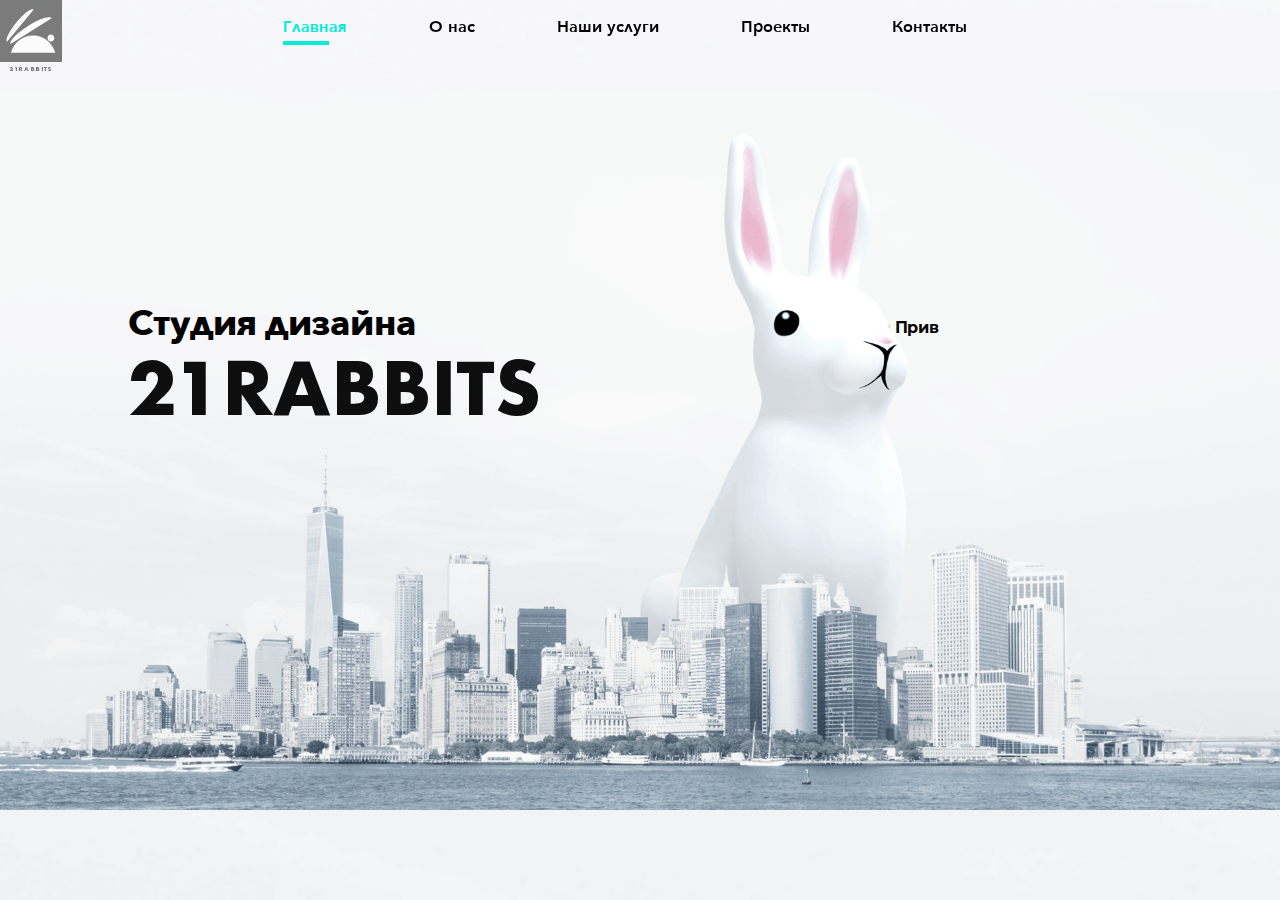
==== commit 3db5e8ff: "final" ====
--- a/index.html
+++ b/index.html
@@ -16,7 +16,7 @@
 <body id="first_page_body">
 <header class="main_page">
   <div class="container-fluid">
-    <nav class="navbar navbar-default">
+    <nav id="main_page_navigation" class="navbar navbar-default">
       
       <button type="button" class="navbar-toggle" data-toggle="collapse" data-target="#bs-example-navbar-collapse-1">
             <span id="up_panel" class="icon-bar"></span>
@@ -49,29 +49,24 @@
     </nav>
   </div>
 </header>
-<div class="wrapper" id="main_page">  
-<div class="container">
-  <div class="col-md-12">
-    <div class="col-md-6">
-      <h1 class="header__activity">Студия дизайна <br> <span>21Rabbits </span> </h1> 
-    </div>
-  </div>
-    <div class="container-fluid">
+<div id="main_page"> 
+ <div class="container-fluid"> 
+      <h1 class="header__activity">Студия дизайна <br> <span>21Rabbits </span> </h1>    
      <div class="chat_box">
       <div class="chat_box_content">
         <span class="rabbit_message" id="message"></span><br>
          <span class="rabbit_message" id="message2"> </span> 
          <a href="about.html"><span class="rabbit_message" id="message3">   </span></a>
          <span class="rabbit_message" id="message4"></span>
-     </div> <!-- content -->
-    </div> <!-- chat_box -->
-  </div> <!-- fluid -->
-</div><!-- container -->
-</div><!-- wrapper -->
-<script src="js/juery.js"></script>
-<script src="js/menu.js"></script>
-<script src="js/index.js"></script>
+      </div> <!-- content -->
+     </div> <!-- chat_box -->
+    </div> <!-- fluid -->
+  </div><!-- wrapper-->
+  <script src="js/juery.js"></script>
+  <script src="js/menu.js"></script> 
+  <script src="js/main_nav.js"></script>
+  <script src="js/index.js"></script>
 </body>
-</html>
+</html> 
 
 
--- a/css/style.min.css
+++ b/css/style.min.css
@@ -115,6 +115,7 @@
 padding: 0;
 margin:0;
 height: 100%;
+width: 100%;
 }
 ::-webkit-input-placeholder {
 color: transparent; 
@@ -180,19 +181,16 @@
 float: none;
 cursor: pointer;
 max-width: 38.6875rem;
+-webkit-transition: all 800ms ease-out;
+-o-transition: all 800ms ease-out;
 transition: all 800ms ease-out;
 position: relative;
 z-index: 2;
 }
 img.projects_slides:hover{
--o-transform: scale(0.9);
 -ms-transform: scale(0.9);
--moz-transform: scale(0.9);
 -webkit-transform: scale(0.9);
 transform: scale(0.9);	
-}
-div.project_slider{
-margin-top: 1%;
 }
 div.item.active {
 display: block;
@@ -211,7 +209,6 @@
 .navbar.navbar-default{
 max-width: 120rem;
 margin: auto;	
-padding-bottom: 3.0625rem;
 }
 .logo_vertical_cover_desktop{
 font-family: 'Avenir-Heavy';
@@ -233,11 +230,17 @@
 }
 .navbar-brand span{
 font-weight: normal;
+text-transform: uppercase;
+display: block;
+letter-spacing: 0.83px;
+line-height: 0.925rem;
+margin:auto;
 }
 .nav.navbar-nav {
 border: none;  
 position: relative;
 z-index: 101;
+padding-bottom: 2rem;
 }
 .nav.navbar-nav > li > a {
 font-family: 'Avenir-Heavy';
@@ -248,10 +251,13 @@
 color:#000!important;
 display: block;
 cursor: pointer;
+-webkit-transition: all 300ms ease-out;
+-o-transition: all 300ms ease-out;
 transition: all 300ms ease-out;
 }
 .main_page_navigation > .nav.navbar-nav > li > a{
-padding-top: 1rem;	
+padding-top: 1rem;
+
 }
 ul.nav.navbar-nav{
 margin-left: 5.375rem;
@@ -266,27 +272,11 @@
 color: #02eeda!important;
 }
 span.underlined_menu{
-display: block;
-height: 0.125rem;
-background-color: #02eeda;
+background-color: #02eeda;	
+display: block;
+height: 0.25rem;
 margin-top: 0.2rem;
-}
-span.underlined_menu{
-display: block;
-height: 0.25rem;
-width: 36%;
-}
-span.underlined_menu.main_page{
-width: 26%;	
-}
-span.underlined_menu.about_page{
-width: 29%;	
-}
-span.underlined_menu.contacts_page{
-width: 23%;	
-}
-span.underlined_menu.project_page{
-width: 23%;	
+width: 2.875rem;
 }
 .nav.navbar-nav {
 float: none;
@@ -308,8 +298,14 @@
 }
 .footer_block{
 height:8.125rem;
+display: -webkit-box;
+display: -ms-flexbox;
 display: flex;
+-webkit-box-align: center;
+-ms-flex-align: center;
 align-items: center;
+-webkit-box-pack: center;
+-ms-flex-pack: center;
 justify-content: center;
 }
 .footer p.studio,
@@ -333,8 +329,14 @@
 /*общие стили управления слайдером*/
 .manage_container{
 width: 70%;
+display: -webkit-box;
+display: -ms-flexbox;
 display: flex;
+-webkit-box-align: center;
+-ms-flex-align: center;
 align-items: center;
+-webkit-box-pack: center;
+-ms-flex-pack: center;
 justify-content: center;
 min-height: 6.25rem;
 position: relative;
@@ -373,21 +375,31 @@
 }
 h1.header__activity{
 font-family: 'Avenir-Next-Bold';  
-margin-top: 18vh;
+position: absolute;
+top: 28.8%;
+left: 10vw;
 font-size: 3rem;
 text-align: left;
-margin-left: 10vw;
+letter-spacing: 0;
+margin-top: 0;
+margin-bottom: 0;
 }
 h1.header__activity span{ 
 opacity: 0.94;
 font-family: 'Futura';
 font-size: 6.25rem;
 line-height: 8.125rem;
+letter-spacing: 0;
 text-align: center;
 color: #000;
 text-transform: uppercase;
 }
-.wrapper#main_page{
+.chat_box{
+position: absolute;
+right: 7.8vw;
+top: 31.3%;
+}
+#main_page{
 padding: 0;
 width: 100vw;
 height: 100vh;
@@ -408,22 +420,15 @@
 background-repeat: repeat;
 background-position: center;
 }
-.chat_box{
-position: absolute;
-right: 9.375rem;
-top: 21.125rem;
-}
 .chat_box_content{
 position: relative;
 width: 24rem;
-height: 100px;
 }
 .rabbit_message{
 color: #000;
 font-size: 1.25rem;
 font-family: 'Montserrat-Bold';
 line-height: 1.875rem;
-font-weight: bold;
 letter-spacing: normal;
 }
 .rabbit_message#message3{   
@@ -432,8 +437,10 @@
 .wrapper {
 min-height: calc(100vh - 8.125rem);	
 position: relative;
+-webkit-box-sizing: border-box;
 box-sizing: border-box;
 z-index: 2;
+
 }
 .wrapper#main_page{
 min-height: 100vh;
@@ -451,20 +458,16 @@
 .team_block{
 position: relative;
 }
-
 .command_block{
-	display: block;
-	position: relative;
-	z-index: 5;
-	width: 100%;
-	margin:auto;
-}
-
+display: block;
+position: relative;
+z-index: 5;
+width: 100%;
+margin:auto;
+}
 .command_block_mobile{
-	display: none;
-}
-
-
+display: none;
+}
 .white_container{
 width: 100%;
 margin:auto;
@@ -473,7 +476,7 @@
 }
 .grey_bg{
 height: 100%;
-max-width: 1748px;
+max-width: 109.25rem;
 background-color: #fafafa;
 position: absolute;
 width: 90%;
@@ -502,11 +505,11 @@
 margin: auto;  
 }
 .slogan_container{
-	position: absolute;	
-	top:56%;
-	right: 0;
-	left: 0;
-	z-index: 7;
+position: absolute;	
+top:56%;
+right: 0;
+left: 0;
+z-index: 7;
 }
 .slogan{
 font-family: 'Avenir-Next-Bold';
@@ -517,13 +520,13 @@
 display: block;
 margin-top: 0; 
 margin-bottom: 0; 
+letter-spacing: 0;
 }
 .slogan.slogan_left{
 line-height: 3.875rem;
 }
 .slogan.slogan_right{
-text-align: center;
-margin-left: 4vw;
+text-align: right;
 line-height: 8.5625rem;
 }
 .team_name{
@@ -537,7 +540,7 @@
 }
 .team_position, .team_short{
 font-family: 'Avenir-Next-Bold';
-font-size: 20px; 
+font-size: 1.25rem; 
 color: #000;
 text-align: left;
 display: block; 
@@ -557,7 +560,9 @@
 font-size: 1.25rem;
 line-height: 1.5rem;
 margin-bottom: 1.125rem; 
-color: #000;   
+letter-spacing: 0;
+color: #000;  
+min-height: 3.375rem; 
 }
 .team_description{
 font-family: 'Montserrat-Light';
@@ -570,7 +575,6 @@
 text-align: center;
 position: relative;
 letter-spacing: 0;
-
 }
 .team_description_text{
 font-family: 'Montserrat-Light';
@@ -584,10 +588,10 @@
 .text_logo_green{
 font-family: 'Futura';
 font-size: 18.125rem;
-line-height: 20rem;
+line-height: 18.125rem;
 letter-spacing: 1.75rem;
 text-transform: uppercase;
-margin-left: -120px;
+margin-left: -7.5rem;
 color: #02eeda;
 margin:auto;
 text-align: center;
@@ -601,7 +605,7 @@
 }
 .logo_bg_about{
 position: absolute;
-bottom:7%;
+bottom:8%;
 left: 5%;
 display: block;
 width: 85vw;
@@ -619,6 +623,7 @@
 font-family: 'Avenir-Next-Bold';
 font-size: 3rem;
 line-height: 3.6875rem;
+letter-spacing: 0;
 color: #000;  
 text-align: center; 
 width: 69%;
@@ -651,17 +656,15 @@
 font-weight: bold; 
 color: #000;
 cursor: pointer;
+-webkit-transition: all 300ms ease-out;
+-o-transition: all 300ms ease-out;
 transition: all 300ms ease-out;
+letter-spacing: 0;
 }
 a.link_to_projects:hover{
 color: #02eeda;
 text-decoration: underline;
 }
-
-
-
-
-
 /*service page */
 #desktop_service
 {
@@ -675,14 +678,14 @@
 }
 #service_slider_manage_block{
 position: relative;
-min-height: 60px;
+min-height: 3.75rem;
 }
 .service_mark {
 float: left; 
 text-align: center;
 display:inline;
 font-family:'Montserrat-Bold';
-font-size: 24px; 
+font-size: 1.5rem; 
 padding-right: 1rem;
 color: #02eeda;
 }
@@ -714,6 +717,7 @@
 }
 .vertical-tab{
 padding-left: 1rem;
+-webkit-box-sizing: border-box;
 box-sizing: border-box;
 }
 .vertical-tab-container{
@@ -721,13 +725,14 @@
 margin: auto;
 display: block;
 width: 80%;
+min-height: 20rem;
 }
 .vertical-tab-menu div.list-group{
 margin-bottom: 0;
 }
 .vertical-tab-menu div.list-group>a{
-margin-bottom: 3rem;
 margin-left: 1rem;
+margin-bottom: 1.2rem;
 }
 .vertical-tab-menu div.list-group>a:first-child{
 border-top-right-radius: 0;
@@ -744,8 +749,21 @@
 color: #02eeda;
 text-decoration: none;
 }
+.vertical-tab div.vertical-tab-content{
+position: absolute;
+left: 0;
+}
 .vertical-tab div.vertical-tab-content:not(.active){
 display: none;
+overflow: hidden;
+z-index: 1;
+} 
+.vertical-tab div.vertical-tab-content.active{
+display: block;
+margin-top: 0;
+z-index: 4;
+top:0;
+height: 100%;
 } 
 a.list-group-item{
 color: #000;
@@ -755,18 +773,19 @@
 font-size: 3rem;
 font-family: 'Avenir-Heavy';
 letter-spacing: normal;
+-webkit-transition: all 300ms ease-out;
+-o-transition: all 300ms ease-out;
 transition: all 300ms ease-out;
 }
 a.list-group-item:hover{
 opacity: 0.5;
 }
-
 .service_description{
 margin-top: 2.0625rem;	
 }
-
 ul.service_list{
 padding-top: 1rem;
+padding-left: 0;
 }
 .service_description,
 ul.service_list li{
@@ -832,16 +851,17 @@
 font-size: 21rem;
 color: transparent;
 -webkit-text-stroke: 5px #f5f5f6;
-margin-right: -80px;
-margin-left: -80px;
+margin-right: -5rem;
+margin-left: -5rem;
 line-height: 20rem;
 }
 button.service_form {
+-webkit-box-shadow: inset 0 0 0 2px #000;
 box-shadow: inset 0 0 0 2px #000;
 display: block;
 background-color: transparent;
-font-size: 20px;
-letter-spacing: 3px;
+font-size: 1.25rem;
+letter-spacing: 0.1875rem;
 font-family: 'Avenir-Heavy';
 text-transform: uppercase;
 color: #000;
@@ -851,11 +871,14 @@
 position: relative;
 max-height: 3rem;
 cursor: pointer;
+-webkit-transition: all 300ms ease;
+-o-transition: all 300ms ease;
 transition: all 300ms ease;
-width: 350px;
-height: 60px;
+width: 21.875rem;
+height: 3.75rem;
 }
 button::before, button::after {
+-webkit-box-sizing: inherit;
 box-sizing: inherit;
 content: '';
 position: absolute;
@@ -864,6 +887,8 @@
 }
 .draw {
 -webkit-transition: color 0.25s;
+-webkit-transition: color 0.15s;
+-o-transition: color 0.15s;
 transition: color 0.15s;
 }
 .draw::before,
@@ -890,12 +915,14 @@
 border-top-color: #02eeda;
 border-right-color:#02eeda;
 -webkit-transition: width 0.25s ease-out, height 0.25s ease-out 0.25s;
+-o-transition: width 0.25s ease-out, height 0.25s ease-out 0.25s;
 transition: width 0.25s ease-out, height 0.25s ease-out 0.25s;
 }
 .draw:hover::after {
 border-bottom-color: #02eeda;
 border-left-color: #02eeda;
 -webkit-transition: border-color 0s ease-out 0.5s, width 0.25s ease-out 0.5s, height 0.25s ease-out 0.75s;
+-o-transition: border-color 0s ease-out 0.5s, width 0.25s ease-out 0.5s, height 0.25s ease-out 0.75s;
 transition: border-color 0s ease-out 0.5s, width 0.25s ease-out 0.5s, height 0.25s ease-out 0.75s;
 }
 .maker:hover {
@@ -913,6 +940,7 @@
 border-bottom-color: #02eeda;
 border-left-color: #02eeda;
 -webkit-transition: height 0.25s ease-out, width 0.25s ease-out 0.25s;
+-o-transition: height 0.25s ease-out, width 0.25s ease-out 0.25s;
 transition: height 0.25s ease-out, width 0.25s ease-out 0.25s;
 }
 button.service_form:focus,
@@ -926,9 +954,13 @@
 position: relative;
 background-color: #f9f9fa;
 }
+#send_letter.sent_letter{
+background-color:#02eeda;
+color:#fff;	
+}
 p.service_stage_title{
 font-family: 'Montserrat-Bold';
-font-size: 20px;
+font-size: 1.25rem;
 text-align: center;   
 }
 .stage.first_stage>p.service_stage_title{
@@ -936,7 +968,7 @@
 }
 p.service_stage_description{
 font-family: 'Montserrat-Light';
-font-size: 20px;
+font-size: 1.25rem;
 text-align: center; 
 letter-spacing: 0; 
 }
@@ -946,7 +978,9 @@
 color: #000;
 background: #000;
 margin: 0; 
-margin-top: 20px;
+margin-top: 1.25rem;
+-webkit-transition: all 300ms ease-out;
+-o-transition: all 300ms ease-out;
 transition: all 300ms ease-out;
 float: left; 
 width: 69%;
@@ -956,46 +990,37 @@
 margin-right: 8rem;
 margin-top: 3rem;
 }
-
 hr.order_button_lines.left_line{
 margin-left: 8rem;
 margin-top: 3rem;
 }
-
 hr.order_button_lines.right_line.contacts_lines{
 margin-top: 1rem;
 margin-right: 0;
 width: 90%;
 }
-
-
 hr.order_button_lines.left_line.contacts_lines{
 margin-top: 1rem;
 margin-left: 0;
 width: 90%;
 }
-
 hr.carousel_full_line.order_button_lines.right_line{
 margin-right: 0;
 }
-
 hr.carousel_full_line.order_button_lines.left_line{
 margin-left: 0;
 }
-
 #send_order{
 margin-top: 2rem;
 }
-
-
 .order_block{
 position: absolute;
 top:33%;
 left: 0;
 right: 0;
 bottom: 0;
-min-height: 80px;
-max-height: 120px;
+min-height: 5rem;
+max-height: 7.5rem;
 }
 .service_container_content2 {
 padding-left: 11.8%;  
@@ -1012,11 +1037,14 @@
 padding-bottom: 4.625rem;
 margin-bottom: 5.25rem;
 background-color: #f8f8f8;
+position: relative;
+
 }
 #sent_message{
-font-size: 1.3rem;
+font-family: 'Avenir-Heavy';	
+font-size: 2rem;
 text-align: center;
-color:#02eeda;
+color:#000;
 display: none;
 }
 h2.page_headline{
@@ -1032,13 +1060,13 @@
 font-family: 'Avenir-Heavy';
 margin-bottom: 6.375rem;
 font-weight: bold;
-
 }
 h2.page_headline.mobile_design{
 display: none;
 }
 .page_headline.jobs_stages{
 padding-top: 0;   
+letter-spacing: 0;
 }
 h2.page_headline.centered{
 text-align: center;
@@ -1048,7 +1076,7 @@
 display: block;
 margin:auto;
 width: 48.8%;
-max-width: 854px;
+max-width: 53.375rem;
 }
 input.contacts_input{
 font-family: 'Montserrat-Light';	
@@ -1061,6 +1089,7 @@
 margin:auto;
 border-radius: 0;
 padding: 0.6rem;
+-webkit-box-sizing: border-box;
 box-sizing: border-box;
 width: 96%;
 outline: none;
@@ -1082,7 +1111,6 @@
 line-height: 1.8125rem;
 margin-bottom: 2rem; 
 }
-
 p.contacts_title_left{
 text-align: left;
 }
@@ -1093,14 +1121,11 @@
 p.contacts_data_left,
 a.contacts_data_right{
 font-family: 'Avenir-Heavy';
-line-height: 32px;
+line-height: 2rem;
 font-size: 1.5rem;
 display: inline-block;
 color:#000;
 }
-
-
-
 a.contacts_data_right:hover;
 a.contacts_data_right:focus,
 a.contacts_data_right:active{
@@ -1116,33 +1141,21 @@
 color: #000;
 background-color: #000;
 }
-
 hr.contact_data_line_left{
 float: right;
 }
-
 hr.contact_data_line_right{
 float: left;
 }
-
 hr.contact_data_line_right.invisible_line, 
 hr.contact_data_line_left.invisible_line{
 display: none;
 }
-
 .information_block{
 text-align: center;
 width: 75.4%;
 margin: auto;
 }
-
-
-/*hr.contact_data_line_left{
-margin-right: 42px;
-}
-hr.contact_data_line_right{
-margin-left: 42px;
-}*/
 .social_media_block{
 margin-bottom: 6.75rem;
 }
@@ -1155,18 +1168,16 @@
 display: block;
 text-align: right;
 }
-
 p.contacts_data_left{
 text-align: left;
 display: block;
 }
-
-
 .contacts_form_submit.service_form{
 margin-top: 2.4375rem;
 }
-
 div.social_icons_block{
+display: -webkit-box;
+display: -ms-flexbox;
 display: flex;
 }
 .contacts_social_media{
@@ -1180,6 +1191,7 @@
 text-align: center;
 }
 .social_icons_block{
+-ms-flex-pack: distribute;
 justify-content: space-around;
 }
 a.social_icon{
@@ -1189,6 +1201,8 @@
 background-position: center;
 background-repeat: no-repeat;
 background-size: contain;
+-webkit-transition: all 400ms ease-out;
+-o-transition: all 400ms ease-out;
 transition: all 400ms ease-out;
 }
 a.social_icon:hover{
@@ -1206,7 +1220,6 @@
 a.social_icon.dribble{
 background-image: url('../img/icons-dribble.jpg');
 }
-
 label {
 display: block;
 text-align: center;
@@ -1217,11 +1230,12 @@
 padding-bottom: 1rem;  
 font-size: 1rem;
 line-height: 1.25rem;
-font-family: 'Montserrat-Light';  
--moz-transform: translateY(-3rem);
+font-family: 'Montserrat-Light';
 -ms-transform: translateY(-3rem);
 -webkit-transform: translateY(-3rem);
 transform: translateY(-3rem);
+-webkit-transition: all 0.3s;
+-o-transition: all 0.3s;
 transition: all 0.3s;
 max-height: 1rem;
 text-align: left;
@@ -1237,38 +1251,33 @@
 outline: 0;
 padding: 5px 20px;
 text-align: left;
+-webkit-transition: all 0.3s;
+-o-transition: all 0.3s;
 transition: all 0.3s;
-width: 200px;
+width: 12.5rem;
 }
 label input:focus {
 max-width: 100%;
-
 }
 label input:valid + .label-text {
 color: #000;
 font-family: 'Montserrat-Light';  
-font-size: 13px;
--moz-transform: translateY(-4.5rem);
+font-size: 0.8125rem;
 -ms-transform: translateY(-4.5rem);
 -webkit-transform: translateY(-4.5rem);
 transform: translateY(-4.5rem);
 }
 label input:focus + .label-text {
-font-size: 13px;
--moz-transform: translateY(-4rem);
+font-size: 0.8125rem;
 -ms-transform: translateY(-4rem);
 -webkit-transform: translateY(-4rem);
 transform: translateY(-4rem);
 }
-
 .social_icons_block{
 margin:auto;
 max-width: 26.5625rem;
 }
-
-
 /*project*/
-
 p.close_full_slider,
 .button_full_slider{
 font-size: 1.25rem;
@@ -1284,6 +1293,8 @@
 position: relative;
 top: 0;
 right: 0;
+-webkit-transition: all 300ms ease-out;
+-o-transition: all 300ms ease-out;
 transition: all 300ms ease-out;
 }
 .button_full_slider:hover{
@@ -1302,6 +1313,13 @@
 }
 .desktop_cover_wrapper{
 display: block;
+height: 100%;
+width: 100%;
+display:table;
+}
+div.project_slider{
+display:table-cell!important;
+vertical-align:middle;
 }
 #slider_wrapper{
 position: relative;
@@ -1315,7 +1333,6 @@
 position: absolute;
 right: 0;
 left: 0;
-
 }
 .item.opened_slider{
 display: block;
@@ -1323,11 +1340,11 @@
 .disappear_covers {
 opacity: 0;
 visibility: hidden;
--o-transform: scale(1);
 -ms-transform: scale(1);
--moz-transform: scale(1);
 -webkit-transform: scale(1);
 transform: scale(1);
+-webkit-transition: opacity 1.5s, visibility 0s linear 1.5s;
+-o-transition: opacity 1.5s, visibility 0s linear 1.5s;
 transition: opacity 1.5s, visibility 0s linear 1.5s;
 }
 .slider_content_part{
@@ -1337,13 +1354,13 @@
 margin:auto;
 display: block;
 }
-
 .slider_content_part.green_first_block_content{
 width: 79.9%;	
 max-width: 87.3125rem;	
 }
-
-
+img.pale_green_second_leaf{
+display: none;
+}
 .slider_content_part.slider_content_part_bigger{
 width: 79.9%;	
 max-width: 87.3125rem;	
@@ -1356,12 +1373,17 @@
 margin:auto;
 }
 #carousel_management{
+display: -webkit-box;
+display: -ms-flexbox;
 display: flex;
 position: relative;
+-webkit-box-pack: center;
+-ms-flex-pack: center;
 justify-content: center;
+-webkit-box-align: center;
+-ms-flex-align: center;
 align-items: center;
 }
-
 #carousel_management.desktop_management{
 width: 86%;
 margin: auto;	
@@ -1385,16 +1407,10 @@
 position: relative;
 z-index:5;
 }
-
 .project_logo.green_case_logo{
 margin-top: 0;
 margin-left: 0;
 }
-
-.logo_vertical.green_case_vertical{
-margin-left: -0.5rem;
-}
-
 .river_logo{
 position: absolute;
 z-index: 1;
@@ -1410,14 +1426,14 @@
 -ms-transform: rotate(-90deg);
 transform: rotate(-90deg);
 margin-top: 2rem;
-margin-left: -2rem;
+margin-left: -1rem;
 z-index: 5;
 position: relative;
-}
-.logo_vertical.fluger_vertical{
-margin-left: -0.6rem;
-}
-
+letter-spacing: 0;
+}
+.river_vertical_logo{
+margin-left: -2rem;	
+}
 .project_short_description{
 font-family: 'Montserrat-Light';
 font-size: 1.25rem;
@@ -1427,15 +1443,11 @@
 line-height: 1.875rem;
 width: 76%;
 }
-
 .project_short_description.green_short_description{
 max-width: 58.75rem;
 }
-
-
 .animated {
 -webkit-animation-duration: 3000ms;
--moz-animation-duration: 3000ms;
 animation-duration: 3000ms;
 }
 #river_case_fluid{
@@ -1456,6 +1468,7 @@
 }
 .river_first_block{
 padding-top: 8.3125rem;
+-webkit-box-sizing: border-box;
 box-sizing: border-box;
 position: relative;
 z-index: 2;
@@ -1463,8 +1476,8 @@
 }
 p.river_project_description{
 font-family: 'Montserrat-Light';
-font-size: 48px;
-line-height: 48px;
+font-size: 3rem;
+line-height: 3rem;
 text-align: center; 
 letter-spacing: 0; 
 width: 70%;
@@ -1562,14 +1575,12 @@
 margin-bottom: 0;
 width: 90%;
 }
-
 .project_short_description.river_short_desc{
 max-width: 29.375rem;
 margin-bottom: 0;
 }
-
 .fluger_project_description.river_padd_desc{
-	margin-bottom: -5rem;
+margin-bottom: -5rem;
 }
 /*pure project*/
 .pure_first_block{
@@ -1674,10 +1685,6 @@
 right: 0;
 z-index: 4;
 }
-
-
-
-
 .pure_seven_block>img.pure_main_block_bg{
 width: 80%;
 margin:auto;
@@ -1695,19 +1702,16 @@
 max-width: 20.5625rem;
 display: block;
 }
-
 .pure_eight_block{
 position: relative;
 margin-bottom: 9.3125rem;
 background: url("../img/pure/eight_left_leaf.png") left /18.9375rem no-repeat,
 url("../img/pure/eight_leaf_right.png") right /21.0625rem no-repeat;
 }
-
 .pure_eight_block>div.pure_dark_grey_bg{
 top: 58%;
 height: 42%;
 }
-
 /*флюгер */
 img.fluger_logo{
 display: block;
@@ -1722,6 +1726,7 @@
 position: relative;
 height: 35.6875rem;
 padding-top: 8.3125rem;
+-webkit-box-sizing: border-box;
 box-sizing: border-box;
 background-color: #f6f6f8;
 }
@@ -1733,8 +1738,7 @@
 }
 .fluger_grey_bg{
 position: absolute;
-height: 4rem;
-/*min-height: 2rem;*/
+height: 8rem;
 top: 0;
 right: 0;
 left: 0;
@@ -1742,11 +1746,6 @@
 background-color: #f6f6f8;
 z-index: 1;
 }
-
-
-
-
-
 img.fluger_second_img{
 display: block;
 width: 100%;
@@ -1798,45 +1797,39 @@
 img.fluger_fifth_block_img_mobile{
 display: none;
 }
-
 img.fluger_second_img,
 img.fluger_fifth_block_img{
 display: block;
 }
-
-
 /*green_case */
 .green_first_block{
 position: relative;	
 background-color: #f6f6f8;
-padding-top: 8.3125rem;
 padding-top: 3rem;
 }
 .green_logo {
 display: block;
 max-width: 15.625rem;
 position: absolute;
-top: 1.25rem;
-left: 1.4375rem;
+top: -3rem;
+left: -7.312rem;
 z-index: 2;
 }
-
 .green_second_block{
 position: relative;
 }
 .green_third_block{
 position: relative;
 background-color: #eff7e5;
-margin-bottom: 3rem;
-}
-
+padding-bottom: 4rem;
+z-index: 1;
+}
 img.pale_bg{
 position: absolute;
 top: 31.5%;
 left: -5rem;
 display: block;
 width: 32.875rem;
-
 z-index: 2;
 }
 img.pale_bg2{
@@ -1847,21 +1840,17 @@
 width: 30rem;
 z-index: 2;
 }
-
 img.pale_bg3{
 position: absolute;	
 top: 55%;
 left: 31%;
 display: block;	
-width: 22.5rem;
+width: 23.8rem;
 z-index: 2;
 }
-
 img.pale_bg4{
 display: none;
 }
-
-
 .green_block_squares{
 width: 59.25rem;
 position: absolute;
@@ -1873,7 +1862,7 @@
 display: none;  
 }
 .white_half{
-height: 490px;
+height: 30.625rem;
 position: absolute;
 background-color: #fff;
 bottom:0;
@@ -1888,7 +1877,8 @@
 line-height: 1.875rem;
 width:32.4375rem;
 position: relative;
-z-index: 4;
+z-index: 7;
+/*margin-top: -8rem;*/
 }
 .pale_green_third_leaf{
 display: block;	
@@ -1897,7 +1887,7 @@
 }
 .white_half_text_block{
 padding-top: 10rem;	
-height: 400px;
+height: 25rem;
 }
 .pale_green_first_leaf{
 display: block;
@@ -1911,9 +1901,13 @@
 display: block;
 position: absolute;
 right: 19.5%;
-top: 32%;
+top: 10%;
 z-index: 7;
 }
+img.pale_green_second_leaf_mobile{
+display: none;
+}
+
 img.four_items{
 display: block;
 width: 59.25rem;
@@ -1922,24 +1916,19 @@
 img.green_main_page_img{
 display: block;
 width: 90.9375rem;
-
 clear:both;
 position: relative;
 z-index: 8;
 }
-
 img.green_main_page_img.third_block_third_item{
 margin-right: 5.375rem;
 display: block;
 width:96rem;
 }
-
 img.green_main_page_img.third_block_first_item{
 width:98.9375rem;
 margin-left: 10.5625rem;;
 }
-
-
 .third_block_first_item{
 margin-top: 8rem;
 width: 100%;
@@ -1947,7 +1936,6 @@
 .third_block_second_item,
 .third_block_third_item{
 width: 100%;
-
 }
 .third_block_third_item{
 margin-top:5.0625rem;	
@@ -1955,16 +1943,10 @@
 .third_block_second_item{
 margin-top:13.3125rem;	
 }
-
-
-
-
 .green_main_page_img.third_block_second_item{
 margin-left: 5.375rem;
 width: 98rem;
 }
-
-
 .third_block_third_item{
 float: right;
 position: relative;
@@ -2015,7 +1997,6 @@
 left:0;
 z-index: 1;
 }
-
 img.green_fifth_block_grid2{
 display: none;
 }
@@ -2030,61 +2011,52 @@
 z-index: 2;
 position: relative;
 }
-.white_half_text_mobile{
-display: none;
-}
-
 p.green_four_text {    
 font-size: 1.25rem;
 line-height: 1.875rem;
 font-family:"Montserrat-Light";
 }
-
 p.green_four_text.left {    
 max-width: 31.4375rem;
 width: 67%;
 margin-left: 0;
 }
-
 p.green_four_text.right {    
 max-width: 34.375rem;
-margin-top: 2rem;
 margin-right: 0;
 }
-
 img.pale_bg4{
 opacity: 0;
 }
-
-
 /*обложки проектов в мобильной версии*/
 img.mobile_slider_covers{
 display: block;
 margin: auto;
 }
 #carousel_cases_mobile_inner{
-min-height: 800px;
+min-height: 50rem;
 }
 #up_panel,
 #down_panel{
 -webkit-transition: all .5s;
+-webkit-transition: all 1s;
+-o-transition: all 1s;
 transition: all 1s; 
 } 
 #up_panel.open_menu
 {
 width: 1.5625rem;	
 -webkit-transform: rotate(45deg) translate(2px, 5px);
+-ms-transform: rotate(45deg) translate(2px, 5px);
 transform: rotate(45deg) translate(2px, 5px);
 }
 #down_panel.open_menu
 {
 width: 1.5625rem;
 -webkit-transform: rotate(-45deg) translate(0, -3px);
+-ms-transform: rotate(-45deg) translate(0, -3px);
 transform: rotate(-45deg) translate(0, -3px);
 }
-
-
-
 .product-slider {
 width: 90%;
 padding-left: 1rem;
@@ -2097,7 +2069,6 @@
 {
 min-height: 27.25rem;
 }
-
 .product-slider #thumbcarousel {
 margin: 12px 0 0;
 width: 100%;
@@ -2119,10 +2090,10 @@
 .carousel-control {
 text-align: center;
 text-shadow: none;
-font-size: 30px;
-width: 30px;
-height: 30px;
-line-height: 20px;
+font-size: 1.875rem;
+width: 1.875rem;
+height: 1.875rem;
+line-height: 1.25rem;
 top: 23%;
 }
 .carousel-control:hover,
@@ -2132,7 +2103,7 @@
 }
 .carousel-control {
 bottom: auto;
-font-size: 20px;
+font-size: 1.25rem;
 left: 0;
 position: absolute;
 top: 30%;
@@ -2141,8 +2112,18 @@
 .carousel-control.right,
 .carousel-control.left {
 background-image: none;
-}
-
+background-position: center;
+background-size: contain;
+background-repeat: no-repeat;
+background-size: 0.5rem;
+padding: 0.5rem;
+}
+.carousel-control.right{
+background-image: url("../img/arrow_right.png");
+}
+.carousel-control.left{
+background-image: url("../img/arrow_left.png");
+}
 .col-xs-4.item_block{
 position: relative;
 height: 100%;
@@ -2178,13 +2159,61 @@
 z-index: 3;
 }
 .multi-item-carousel> div.carousel-inner{
-margin-top: 13.3125rem;
-min-height: 25rem;
+min-height: 20rem;
+}
+.multi-item-carousel> div.carousel-inner>.item.active{
+-webkit-transition: all 10ms ease-in-out ;
+-o-transition: all 10ms ease-in-out ;
+transition: all 10ms ease-in-out ;	
+}
+.multi-item-carousel> div.carousel-inner>.item:not(.active){
+-webkit-transition: all 1000ms ease-in-out ;
+-o-transition: all 1000ms ease-in-out ;
+transition: all 1000ms ease-in-out ;	
+}
+#closed_mobile_cover.carousel-inner> .item{
+-webkit-transition: all 1200ms ease-in-out ;
+-o-transition: all 1200ms ease-in-out ;
+transition: all 1200ms ease-in-out ;		
 }
 #project_page{
 overflow: hidden;
 position: relative;
 z-index: 22;
 }
-
-
+.two_parts_text{
+display: -webkit-box;
+display: -ms-flexbox;
+display: flex;
+-webkit-box-align: end;
+-ms-flex-align: end;
+align-items: flex-end;
+}
+img.onion_image{
+display: block;
+max-width: 1.25rem;
+margin: auto;
+margin-bottom: 0.5rem;
+}
+img.green_leaf_third{
+display: none;
+}
+.white_text_container {
+position: relative;
+width: 100%;
+margin-top: -8rem;
+z-index: 22;
+}
+#service_form_block.service_form_block{
+min-height: 6rem; 
+background-color: rgb(248, 248, 248);
+margin-top:0;
+}
+.green_logo {
+display: block;
+max-width: 15.625rem;
+position: absolute;
+top: -1.5rem;
+left: -7.312rem;
+z-index: 2;
+}--- a/css/responsive.css
+++ b/css/responsive.css
@@ -2,23 +2,19 @@
 img.projects_slides{
 max-width: 28.6875rem;
 }
-.navbar.navbar-default{
-padding-bottom: 1.875rem;
-}
 .nav.navbar-nav > li > a {
 padding-top: 1.25rem; 
 }
 .project_logo_cover_desktop{
 font-size: 4rem;	
 }
-
-
+.green_logo {
+    top: -3rem;
+}
 .pure_eight_block{
 background: url("../img/pure/eight_left_leaf.png") left /14.9375rem no-repeat,
 url("../img/pure/eight_leaf_right.png") right /16.0625rem no-repeat;
 }
-
-
 .fluger_project_description.river_padd_desc{
 margin-bottom: -3rem;
 }
@@ -26,6 +22,7 @@
 height: 3.875rem;
 width: 3.875rem;
 }
+
 .navbar-brand> span { 
 font-size: 0.375rem;
 letter-spacing: 0.0425rem;
@@ -49,32 +46,18 @@
 margin-right: 0;
 margin:auto;
 }
-span.underlined_menu.main_page{
-width: 33%;
-}
-span.underlined_menu.service_page{
-width: 19%;
-}
-span.underlined_menu.about_page{
-width: 35%;
-}
-span.underlined_menu.contacts_page{
-width: 21%;
-}
-span.underlined_menu.service_page{
-width: 47%;	
-}
 .footer p.studio,
 .footer p.copywrite{
 font-size: 0.875rem;
 }
-.wrapper#main_page{
+#main_page{
 background-size:contain;
 }
 #project_page header{
 min-height: auto;
 }
 h1.header__activity{
+top: 33.2%;	
 font-size: 2.25rem;
 line-height: 3.0625rem;
 }
@@ -83,8 +66,11 @@
 line-height: 4.875rem;
 }
 .chat_box{
-top: 13.4375rem;	
-right: 4.625rem;
+top: 35.2%;	
+right: 5.4vw;
+}
+.chat_box_content{
+width: 19.75rem;	
 }
 .rabbit_message {
 color: #000;
@@ -108,9 +94,10 @@
 line-height: 1;
 margin-bottom: 0.75rem;
 letter-spacing: normal;
+min-height:2.75rem;
 }
 .slogan{
-font-size: 4.5rem;
+font-size: 5.5rem;
 }
 .team_description {
 font-size: 1rem;
@@ -119,6 +106,7 @@
 }
 .text_logo_green{
 font-size: 13.125rem;
+line-height: 13.125rem;
 }
 .link_to_projects{
 padding-top: 4rem;
@@ -226,7 +214,6 @@
 padding-top: 4.875rem;
 height: auto;
 }
-
 .project_short_description.river_short_desc{
 max-width: 29.375rem;
 padding-bottom: 7.375rem;
@@ -241,7 +228,6 @@
 .slider_content_part{
 max-width: 77.625rem;
 }
-
 .pure_first_block {   
 padding-top: 4.875rem;
 max-height: 28.375rem;    
@@ -285,6 +271,11 @@
 margin-top: 5.875rem;
 max-width: 35.75rem;
 }
+.white_text_container {
+margin-top: 0;
+}
+
+
 #carousel_management.desktop_management {
 min-height: 10rem;
 width: 84%;
@@ -341,10 +332,14 @@
 .pale_green_second_leaf {
 display: block;
 position: absolute;
-right: 20%;
-top: 97%;    
+right: 10%;
+top: -2rem;    
 z-index: 7;
 max-height: 7.1875rem;
+}
+.green_third_block {
+padding-bottom: 2rem;
+z-index: 1;
 }
 .third_block_first_item {
 margin-top: 3.3125rem;
@@ -360,6 +355,11 @@
 position: relative;
 z-index: 8;
 }
+
+img.pale_green_second_leaf{
+display: block;
+}
+
 .green_main_page_img.third_block_second_item {
 margin-left: 3.875rem;
 max-width: 68.1875rem;
@@ -466,8 +466,7 @@
 left: 0;
 }
 .multi-item-carousel> div.carousel-inner{
-margin-top: 2rem;
-min-height: 20rem;
+z-index: 107;
 }
 .col-xs-4.item_block:first-child>img {
 left: -60%;
@@ -482,21 +481,30 @@
 top: 6.125rem;
 }
 }
+@media screen and (max-width: 1700px) {
+img.pale_bg4{
+top: 32%;
+width: 15.5rem;
+}
+}
 @media screen and (max-width: 1400px) { 
-.chat_box{
-right: 2rem;
-}
 .text_logo_green{
 font-size: 11.125rem;
-}
-.slogan.slogan_right {
-text-align: center;
-margin-left: 2vw;
-}
+line-height: 11.125rem;
+}
+
+.logo_bg_about {
+    bottom: 15%;
+
+}
+
 .marked_text {
 font-size: 14rem;
 line-height: 14rem;
 }
+.slogan{
+font-size: 5rem;
+}
 }
 @media screen and (max-width: 1300px) { 
 img.projects_slides{
@@ -504,10 +512,14 @@
 }
 .text_logo_green{
 font-size: 11.3rem;
+line-height: 11.3rem;
 }
 .container-fluid.logos {
 min-height: 150px;
 margin-bottom: 1rem;
+}
+.slogan{
+font-size: 4.5rem;
 }
 }
 @media screen and (max-width: 1200px) { 
@@ -519,35 +531,40 @@
 }
 }
 @media screen and (max-width: 1024px) { 
+.vertical-tab-container{
+min-height: 22rem;
+}
 img.projects_slides{
 max-width: 23.75rem;
 }
-.fluger_grey_bg{
-opacity: 0;
-}
-
+.logo_vertical{
+font-size: 0.875rem;
+margin-top: 1rem;
+}
+.nav.navbar-nav {
+padding-bottom: 1.5rem;
+}
+
+span.underlined_menu{
+width: 2.125rem;
+}
 .slogan_container{
-	position: absolute;	
-	top:49%;
-}
-
-
-
+position: absolute;	
+top:49%;
+}
 .pure_eight_block{
 position: relative;
 margin-bottom: 9.3125rem;
 background: url("../img/pure/eight_left_leaf.png") left /11rem no-repeat,
 url("../img/pure/eight_leaf_right.png") right /11rem no-repeat;
 }
-
-
 .fluger_project_description.river_padd_desc{
 margin-bottom: 0;
 }
 .green_logo {
 max-width: 10.3125rem;
-top: 1.9375rem;
-left: 2rem;
+top: -1rem;
+left: -5.15625rem;
 }
 img.black_white_logo{
 height: 2.9375rem;
@@ -567,13 +584,7 @@
 margin-right: 1.1875rem;
 padding-top: 1.0625rem;
 }
-span.underlined_menu.main_page {
-width: 48%;
-}
-span.underlined_menu.contacts_page {
-width: 44%;
-}
-.wrapper#main_page{
+#main_page{
 background-image: url('../img/main1024.jpg');
 background-position: bottom center;
 }
@@ -591,14 +602,15 @@
 font-size: 0.75rem;
 line-height: 1.125rem;
 }
+h1.header__activity{
+top: 16.9375rem;
+}
 .chat_box{
 top: 16.9375rem;
-right: 2.9375rem;
-}
-.chat_box_content {
-position: relative;
-width: 14.3125rem;
-height: 2.5rem;
+right: 4.6vw;
+}
+.chat_box_content{
+width: 14.3125rem;	
 }
 .team_description {
 font-size: 0.875rem;
@@ -612,9 +624,6 @@
 .team_description.right_position{
 width: 19.875rem;
 }
-span.underlined_menu.project_page {
-width: 50%;
-}
 .slogan{
 font-size: 3.4375rem; 
 }
@@ -643,16 +652,19 @@
 .logo_bg_about {
 width: 95vw;
 }
-span.underlined_menu.about_page {
-width: 57%;
-}
 .slogan.slogan_right {
-text-align: center;
+text-align: right;
 margin-left: 4vw;
 line-height: 3.4375rem;
 }
-.schema_block {
-height: 27rem;
+.stage.six_stage{
+float: right;
+margin-top: 3.625rem;
+margin-right: 6.9vw;
+}
+.stage.seven_stage{
+float: right;
+margin-right: 0;
 }
 a.list-group-item{
 margin-bottom: 0;
@@ -671,12 +683,12 @@
 width: 95%;
 }
 p.sub_text{
-
 width: auto; 
 }
 .service_page_headline {
 font-size: 2.25rem;
 line-height: 2.5625rem;
+letter-spacing: 0;
 }
 p.service_stage_title {
 font-size: 0.75rem;
@@ -778,6 +790,8 @@
 }
 p.close_full_slider {
 font-size: 1.125rem;
+top: 6rem;
+right: 2.6875rem;
 }
 .river_third_text {
 font-size: 0.875rem;
@@ -914,7 +928,7 @@
 }
 .pale_green_second_leaf {
 right: 10%;
-top: 94%;
+top: 0;
 max-height: 5.375rem;
 }
 .container.order_block.slider_down_container{
@@ -934,11 +948,12 @@
 img.green_main_page_img.third_block_third_item {
 margin-right: 2.875rem;
 margin-top: 3.3125rem;
+margin-bottom: 1rem;
 max-width: 51rem;
 width: 100%;
 }
 img.pale_bg4 {
-top: 29.5%;
+top: 24.5%;
 width: 11.9375rem;
 }
 p.green_four_text, .white_half_text {
@@ -947,7 +962,7 @@
 width: 23.25rem;
 }
 .white_half {
-width: 100%;
+display: inline-block;
 }
 img.green_fourth_block_bg {
 max-width: 58.0625rem;
@@ -976,44 +991,59 @@
 width: 5.6875rem;
 }
 .multi-item-carousel> div.carousel-inner {
-margin-top: 4rem;
-min-height: 16rem;
-}
-}
-
-
+}
+}
 @media screen and (max-width: 1024px) and (orientation: portrait) { 
-div.project_slider {
-    margin-top: 30%;
+.schema_block {
+height: 22rem;
+background-size: 70%;
+background-position: center center;
+}
+.list-group-item.text-center.double_line{
+line-height: 1.5rem;	
+}
+
+br.about_team_break{
+display: none;
+}
+h2.page_headline.take_design {
+font-size: 2.15rem;
+line-height: 2.4625rem;
+}
+.design_sell{
+display: none;
 }
 .chat_box{
 top: 29.9375rem;
-right: 3rem;
 }
 h1.header__activity {
- margin-left: 1rem;
+margin-left: 1rem;
 }
 .logo_bg_about {
-    bottom: 34%;
+bottom: 34%;
 }
 .vertical-tab-menu div.list-group>a {
-    margin-bottom: 1rem;
-}
-
+margin-bottom: 1rem;
+}
 .project_short_description.river_short_desc {
-    padding-bottom: 0;
-}
-}
-
-
+padding-bottom: 0;
+}
+}
+@media screen and (max-width: 1024px) and (orientation: landscape) { 
+.schema_block {
+height: 32rem;
+background-size: 85%;
+background-position: top center;
+}
+}
 @media screen and (max-width: 992px) { 
 img.projects_slides{
-max-width: 17rem;
+max-width: 20rem;
 }
 .project_logo_cover_desktop {
 font-size: 2rem;
 }
-.wrapper#main_page{
+#main_page{
 background-image: url('../img/main1024.jpg');
 background-position : center;
 background-size: cover;
@@ -1048,6 +1078,31 @@
 header.main_page {
 padding-top: 0;
 }
+.nav.navbar-nav {
+padding-bottom: 0;
+}
+
+.fluger_grey_bg {
+    height: 4rem;
+}
+
+
+
+#river_case_grey.container.river_grey_bg{
+width: 100%;
+min-height: 1rem;
+}
+.service_form_block{
+	margin-top: 3rem;
+}
+.green_fourth_block{
+position: relative;
+margin-top: 1.5rem;
+margin-bottom: 1.5rem;
+}
+#sent_message{
+font-size: 1.5rem;
+}
 .grey_back_cover{
 opacity: 0;
 }
@@ -1060,24 +1115,21 @@
 width: 100vw;
 }
 .project_short_description.green_short_description {
-    margin-top: 1rem;
-    width: 90vw;    
+margin-top: 1rem;
+width: 90vw;    
 }
 .navbar.navbar-default {
-    padding-bottom: 0;
+padding-bottom: 0;
 }
 .command_block{
-	display: none;
+display: none;
 }
 .command_block_mobile{
-    display: block;
-	position: relative;
-	z-index: 5;
-	width: 100%;
-	margin:auto;
-}
-div.project_slider {
-    margin-top: 10%;
+display: block;
+position: relative;
+z-index: 5;
+width: 100%;
+margin:auto;
 }
 .navbar {
 position: relative;
@@ -1151,7 +1203,7 @@
 padding-left: 0;
 }
 ul.navbar-nav.transparent_menu{
-background-color: transparent;!important;	
+background-color: transparent!important;	
 }
 span.underlined_menu{
 display: none;
@@ -1197,12 +1249,12 @@
 background-color: #f6f6f8;
 }
 .about_content_block{
-width: 82%;
+width: 92%;
 }
 .text_logo_green{
 font-size: 3.625rem;
 letter-spacing: 0.3125rem;
-line-height: 4.6875rem;
+line-height: 3.625rem;
 }
 h2.team_special {
 font-family: 'Avenir-Next-Bold';
@@ -1232,9 +1284,6 @@
 font-size: 0.8rem; 
 margin-bottom: 1.3125rem;
 }
-.empty_slogan{
-display: none;
-}
 .slogan{
 font-size: 1.75rem; 
 line-height: 2.1875rem;
@@ -1248,28 +1297,25 @@
 margin-left: 0;
 line-height: 2.1875rem;
 }
-
 .slogan.slogan_left {
 line-height: 2.1875rem;
 }
-
 .slogan_container{
-	position: absolute;	
-	top:63%;
-	right: 0;
-	left: 0;
-	left: 0;
-	z-index: 7;
-	width: 70%;
-}
-
-
+position: absolute;	
+top:59%;
+right: 0;
+left: 0;
+left: 0;
+z-index: 7;
+width: 70%;
+}
 .col-md-12.team_description_block{
 width: 100vw;
 }
 img.logo_bg_about{
 max-height: 160px;
 left: 0;
+bottom: 1%;
 }
 .link_to_projects{
 padding-top: 3.5rem;
@@ -1290,7 +1336,6 @@
 {
 display: none;
 }
-
 hr.order_button_lines{
 width: 80%;
 }
@@ -1348,10 +1393,6 @@
 background-color: #f8f8f8;
 min-height: 5rem!important;
 }
-header{
-	min-height: 7rem;
-	background-color: pink;
-}
 .contacts_form_submit.service_form{
 margin-top: 1rem;
 }
@@ -1397,14 +1438,16 @@
 }
 .contacts_information{
 min-height: 60px;
-box-sizing: border-box;
+-webkit-box-sizing: border-box;
+        box-sizing: border-box;
 }
 hr.contact_data_line_right,
 hr.contact_data_line_left {
 display: inline-block;
 width: 2rem;
 height: 2px;    
-box-sizing: border-box;    
+-webkit-box-sizing: border-box;    
+        box-sizing: border-box;    
 }
 hr.contact_data_line_right,
 hr.contact_data_line_left{
@@ -1514,7 +1557,6 @@
 .river_fourth_block{
 margin-bottom: 0;
 }
-
 img.pure_logo{
 max-height:13.1875rem;	
 }
@@ -1556,10 +1598,6 @@
 }
 .col-md-4.col-xs-5.service_sends{
 width: 100%;
-}
-.service_form_block{
-min-height: 3rem;
-margin-bottom: 3rem;
 }
 #service_mobile_tabs{
 width: 90%;
@@ -1605,7 +1643,6 @@
 font-size: 2.25rem;
 line-height: 4.9375rem;
 }
-
 .green_fifth_block {
 position: relative;
 min-height: auto;
@@ -1659,6 +1696,7 @@
 .manage_container.mobile_cover_manage{
 width: 50%;
 min-height: 3rem;
+margin-top: 3rem;
 margin-bottom: 3rem;
 }
 #mobile_cover_footer{
@@ -1742,7 +1780,7 @@
 top: -2rem;
 }
 img.pale_bg4 {
-opacity: 0;
+display: none;
 }
 img.green_fifth_block_grid2 {
 display: none;
@@ -1774,9 +1812,6 @@
 .white_bg_block{
 position: relative;
 background-color: #eff7e5;
-}
-.white_half_text {
-display: none;
 }
 hr.carousel_full_line.order_button_lines.right_line,
 hr.carousel_full_line.order_button_lines.left_line
@@ -1827,8 +1862,7 @@
 background-position: right top;
 background-repeat: no-repeat;
 }
-.white_half_text_mobile {
-display: block;
+.white_half_text {
 font-family:"Montserrat-Light";
 color: #000;
 font-size: 1rem;
@@ -1854,12 +1888,13 @@
 .project_short_description.green_short_description {
 width: 90%;
 margin:auto;
-}
-
+margin-bottom: 0.5rem;
+}
 .green_fourth_block {
 position: relative;
 height: auto;
 margin-bottom: 1rem;
+background-color: #fff; 
 }
 .green_fifth_block {
 position: relative;
@@ -1879,7 +1914,11 @@
 z-index: 1;
 }
 .container.order_block.slider_down_container {
-margin-top: 3rem;
+background-color: #f9f9fa;
+display: flex;
+align-items: center;
+min-height: 6rem;
+position: relative;
 }
 img.green_fifth_block_grid{
 display: none;
@@ -1918,13 +1957,54 @@
 left: 0.125rem;
 z-index: 105;
 }
+.white_half_text,
+p.green_four_text.left{
+display: block;
+    font-family: "Montserrat-Light";
+    color: #000;
+    font-size: 1rem;
+    line-height: 1.3125rem;
+    max-width: 21.25rem;
+    margin-top: 2.125rem;
+    margin-bottom: 2rem;
+    margin-left: 1rem;	
+    position: relative;
+    z-index: 7;
+}
+p.green_four_text.left{
+	margin-top: 0;
+	width: 95vw;
+}
+.white_half_text{
+max-width: 88%;
+margin-left: 0;
+margin-top: 0;
+}
+img.pale_green_second_leaf_mobile{
+display: block;
+position: absolute;
+top:0;
+right: 0;
+max-width: 3.1875rem;
+z-index: 1;
+}
+img.pale_green_second_leaf{
+display: none;
+}
+.container.river_first_block,
+.container.fluger_first_block,
+.container.green_first_block {
+padding: 0;
+margin:0;
+width: 100vw;
+}
+
 }
 @media screen and (max-width: 767px) and (orientation: portrait) { 
 .footer p.studio,
 .footer p.copywrite{
 font-size: 0.375rem;
 }
-
 .nav.navbar-nav > li > a{
 font-size: 1.5rem;
 line-height:2.0625rem;
@@ -1966,7 +2046,7 @@
 left: 0;
 }
 ul.nav.navbar-nav {
-  margin-top: 2rem; 
+margin-top: 2rem; 
 }
 #transparent_nav{
 margin-top: 0;
@@ -1984,12 +2064,11 @@
 .footer p.studio{
 margin-left: 0.2rem;
 }
-.wrapper#main_page{
+#main_page{
 background-image: url('../img/main768.jpg');
 background-size: cover;
 background-position:center;
 }
-
 h1.header__activity{
 font-size: 3rem;
 text-align: left;
@@ -2001,10 +2080,10 @@
 -webkit-transform: rotate(-90deg);
 -ms-transform: rotate(-90deg);
 transform: rotate(-90deg);
-margin-top: 0;
-top: 15rem;
+margin: 0;
+padding: 0;
 min-width: 28.75rem;
-right: 0rem;
+left: -8rem;
 display: block;
 }
 h1.header__activity span{
@@ -2021,9 +2100,15 @@
 }
 .text_logo_green{
 font-size: 3.125rem;
+line-height: 3.125rem;
 }
 .slogan.slogan_left {
 padding-top: 0;
+padding-left: 1rem;
+}
+.slogan.slogan_right {
+padding-top: 0;
+padding-right: 1rem;
 }
 .container.river_first_block,
 .container.fluger_first_block,
@@ -2051,13 +2136,6 @@
 background-color: transparent;
 }
 
-/*.team_block {
-height:auto; 
-min-height: 28.625rem;
-background-image: url('../img/anout_team_mobile.jpg');
-background-size: cover;
-}*/
-
 }
 @media screen and (max-width: 767px) and (orientation:landscape) { 
 .navbar-collapse.collapse {
@@ -2070,35 +2148,76 @@
 display: none;
 }
 
-.slogan {
-    font-size: 2.4375rem;
-}
-
+.mobile_cover_title {
+    top: 0;
+    left: 8%;
+    padding-left: 8%;
+}
+
+.pure_eight_block {
+    position: relative;
+    background: url(../img/pure/eight_left_leaf.png) left /110px no-repeat,
+ url(../img/pure/eight_leaf_right.png) right /110px no-repeat;
+}
+
+
+.command_block_mobile{
+display: block;
+position: relative;
+z-index: 5;
+width: 100%;
+margin:auto;
+}
+.command_block{
+display: none;
+}
+
+
+.mobile_slider_covers {
+display: block;
+position: relative;
+z-index: 1;
+max-width: 70%!important;
+float: right;
+height: 7rem;
+}
+span.underlined_menu{
+display: block;
+width: 2rem;
+}
+.main_page_navigation > .nav.navbar-nav > li > a {
+padding-top: 0.5rem;
+}
+.slogan.slogan_right,
+.slogan.slogan_left {
+font-size: 2.8rem;
+line-height: 3rem;
+}
+
+
+img.fluger_second_img_mobile {
+    display: none;
+}
+
+img.fluger_second_img {
+    display: block;
+}
 
 
 .river_logo {
-    top: 2rem;
-}
-
+top: 2rem;
+}
 .text_logo_green {
-    font-size: 7rem;
-    letter-spacing: 0.3125rem;
-    line-height: 7.6875rem;
-}
-
-
+font-size: 5.5rem;
+letter-spacing: 0.3125rem;
+line-height: 5.5rem;
+}
 p.green_four_text.right {
 display: none;
 }
 .navbar-header {
 float: left;
 }
-/*.team_block {
-height:auto; 
-min-height: 24.625rem;
-background-image: url('../img/anout_team_mobile.jpg');
-background-size: cover;
-}*/
 .navbar-brand span{
 font-weight: normal;
 }
@@ -2128,29 +2247,6 @@
 .nav.navbar-nav > li > a.active_page{
 color: #02eeda!important;
 }
-span.underlined_menu{
-display: block;
-height: 0.125rem;
-background-color: #02eeda;
-margin-top: 0.2rem;
-}
-span.underlined_menu{
-display: block;
-height: 0.25rem;
-width: 36%;
-}
-span.underlined_menu.main_page{
-width: 26%;	
-}
-span.underlined_menu.about_page{
-width: 29%;	
-}
-span.underlined_menu.contacts_page{
-width: 23%;	
-}
-span.underlined_menu.project_page{
-width: 23%;	
-}
 .nav.navbar-nav{	
 min-height: 60px;
 max-height: 30px;
@@ -2166,7 +2262,6 @@
 span.mobile_menu_page{
 display: none;
 }
-
 img.green_main_page_img.third_block_first_item,
 img.green_main_page_img.third_block_second_item,
 img.green_main_page_img.third_block_third_item {
@@ -2185,7 +2280,7 @@
 hr.carousel_full_line.order_button_lines.left_line{
 min-width: 8rem;
 }
-.wrapper#main_page{
+#main_page{
 background-image: url("../img/main.jpg");
 background-repeat: no-repeat;
 background-size: contain;
@@ -2200,7 +2295,7 @@
 max-width: 69%;
 }
 h1.header__activity {
-/*margin-top: 4rem;*/
+top: 8rem;
 font-size: 1.3rem;
 margin-left: 1rem;
 }
@@ -2213,21 +2308,37 @@
 #carousel_management.desktop_management {
 width: 96%;   
 }
+.about_content_block{
+width: 96%;
+
+}
+
+
+
 }
 @media screen and (max-width: 380px) { 
 p.preview_text{
 font-size: 0.5rem; 
 }
-
 }
 @media screen and (max-width: 321px) {
+
+img.pale_green_second_leaf_mobile{
+display: none;
+}
+
+.white_half_text{
+max-width: 100%;
+}
+
+
 body, html,.wrapper{
 overflow-x: visible;
 overflow-y: visible;
 min-width: 20rem;
 min-height: 35.5rem;
 }
-.wrapper#main_page {
+#main_page {
 background-image: url('../img/main_xs.jpg');	
 background-repeat: no-repeat;
 background-size: cover;
@@ -2238,13 +2349,10 @@
 button.navbar-toggle{
 display: block!important;
 }
-
-
 .nav.navbar-nav > li > a {
-    margin-bottom: 2.5rem;
+margin-bottom: 2.5rem;
 }
 h1.header__activity{
-/*top: 12rem;*/
 left: -12.5rem;
 display: block;
 }
@@ -2255,7 +2363,6 @@
 height: 2.4375rem;
 width: 2.4375rem;
 margin-left: 1rem;
-
 }
 .mobile_menu_page{
 font-family:"Avenir-Heavy";	
@@ -2265,16 +2372,9 @@
 .footer p.copywrite{
 font-size: 0.375rem;
 }
-/*.team_block{
-height: 17.9375rem;
-box-sizing: border-box; 
-} */
-.text_logo_green{
-font-size: 3.125rem;
-letter-spacing: 0.25rem;
-}
 .text_logo_green {
 font-size: 3rem;
+line-height: 3rem;
 letter-spacing: 0.1rem;
 }
 #carousel_management.desktop_management {
